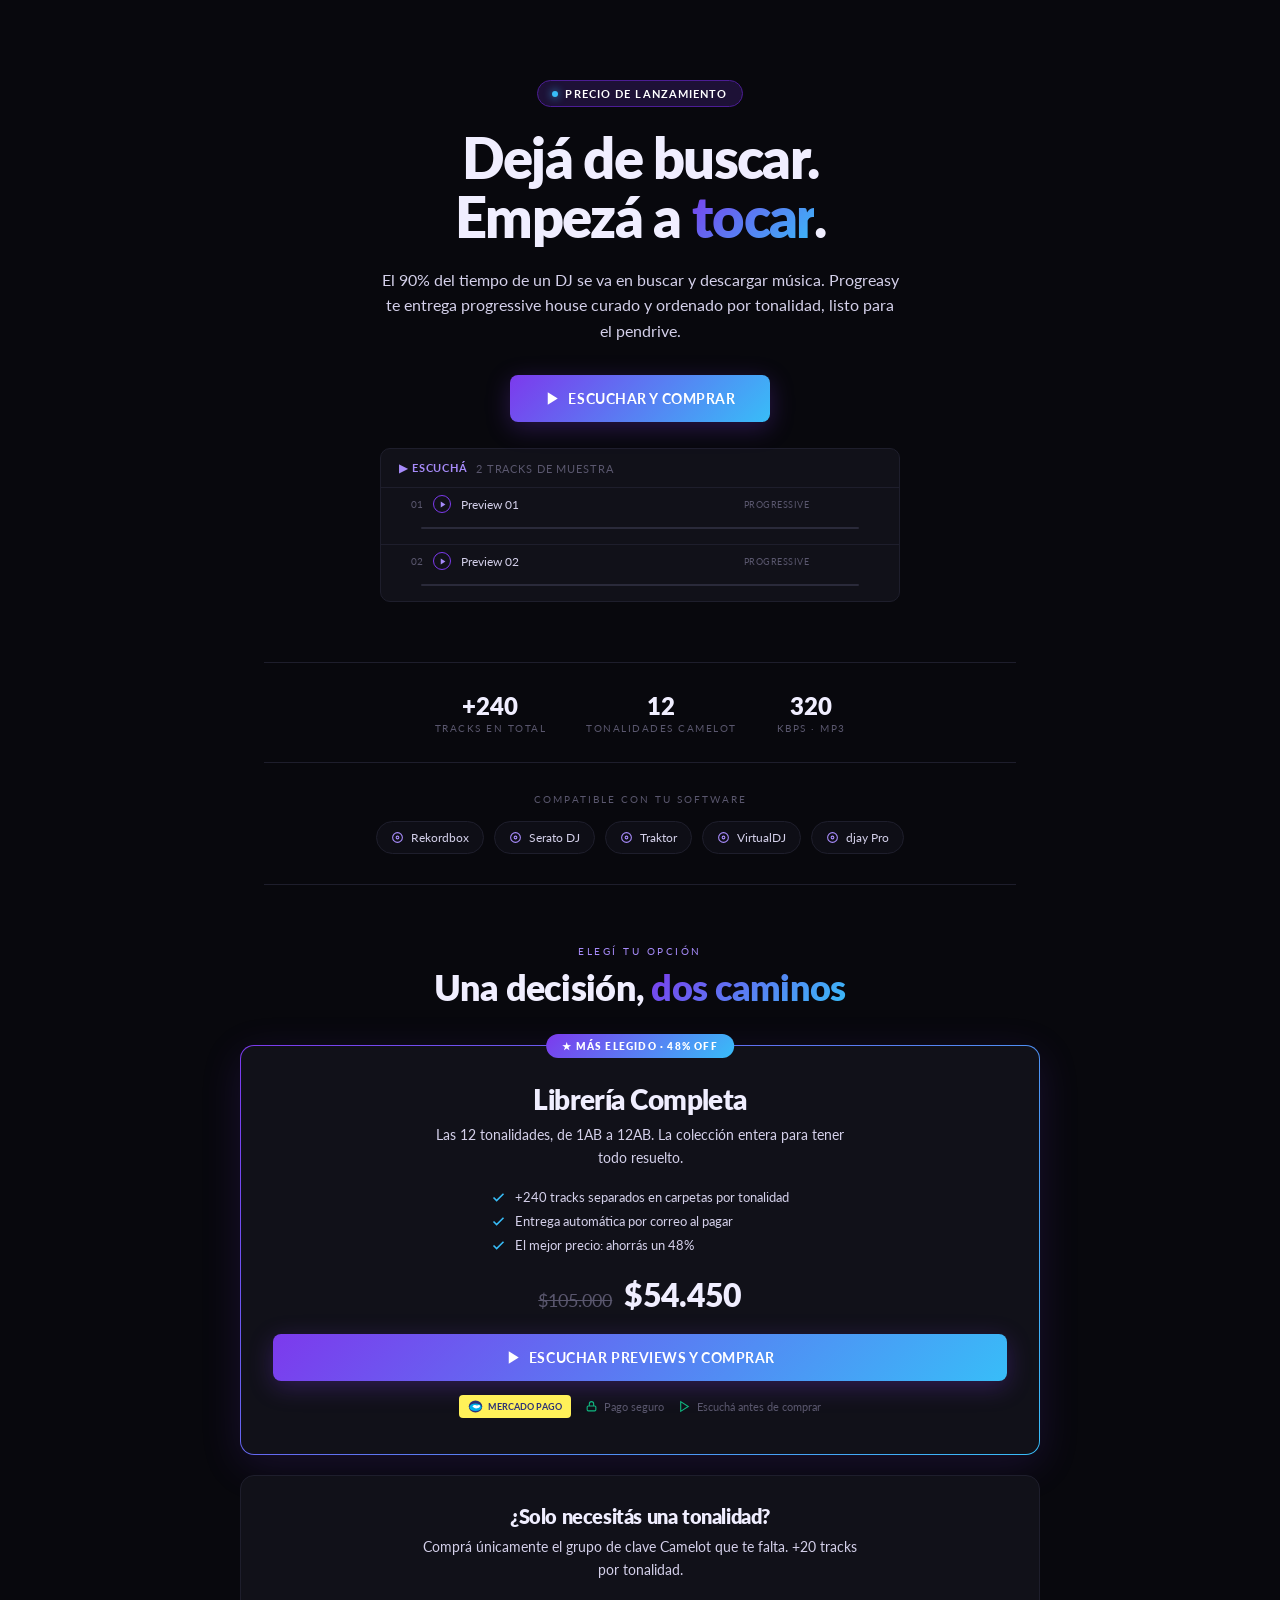
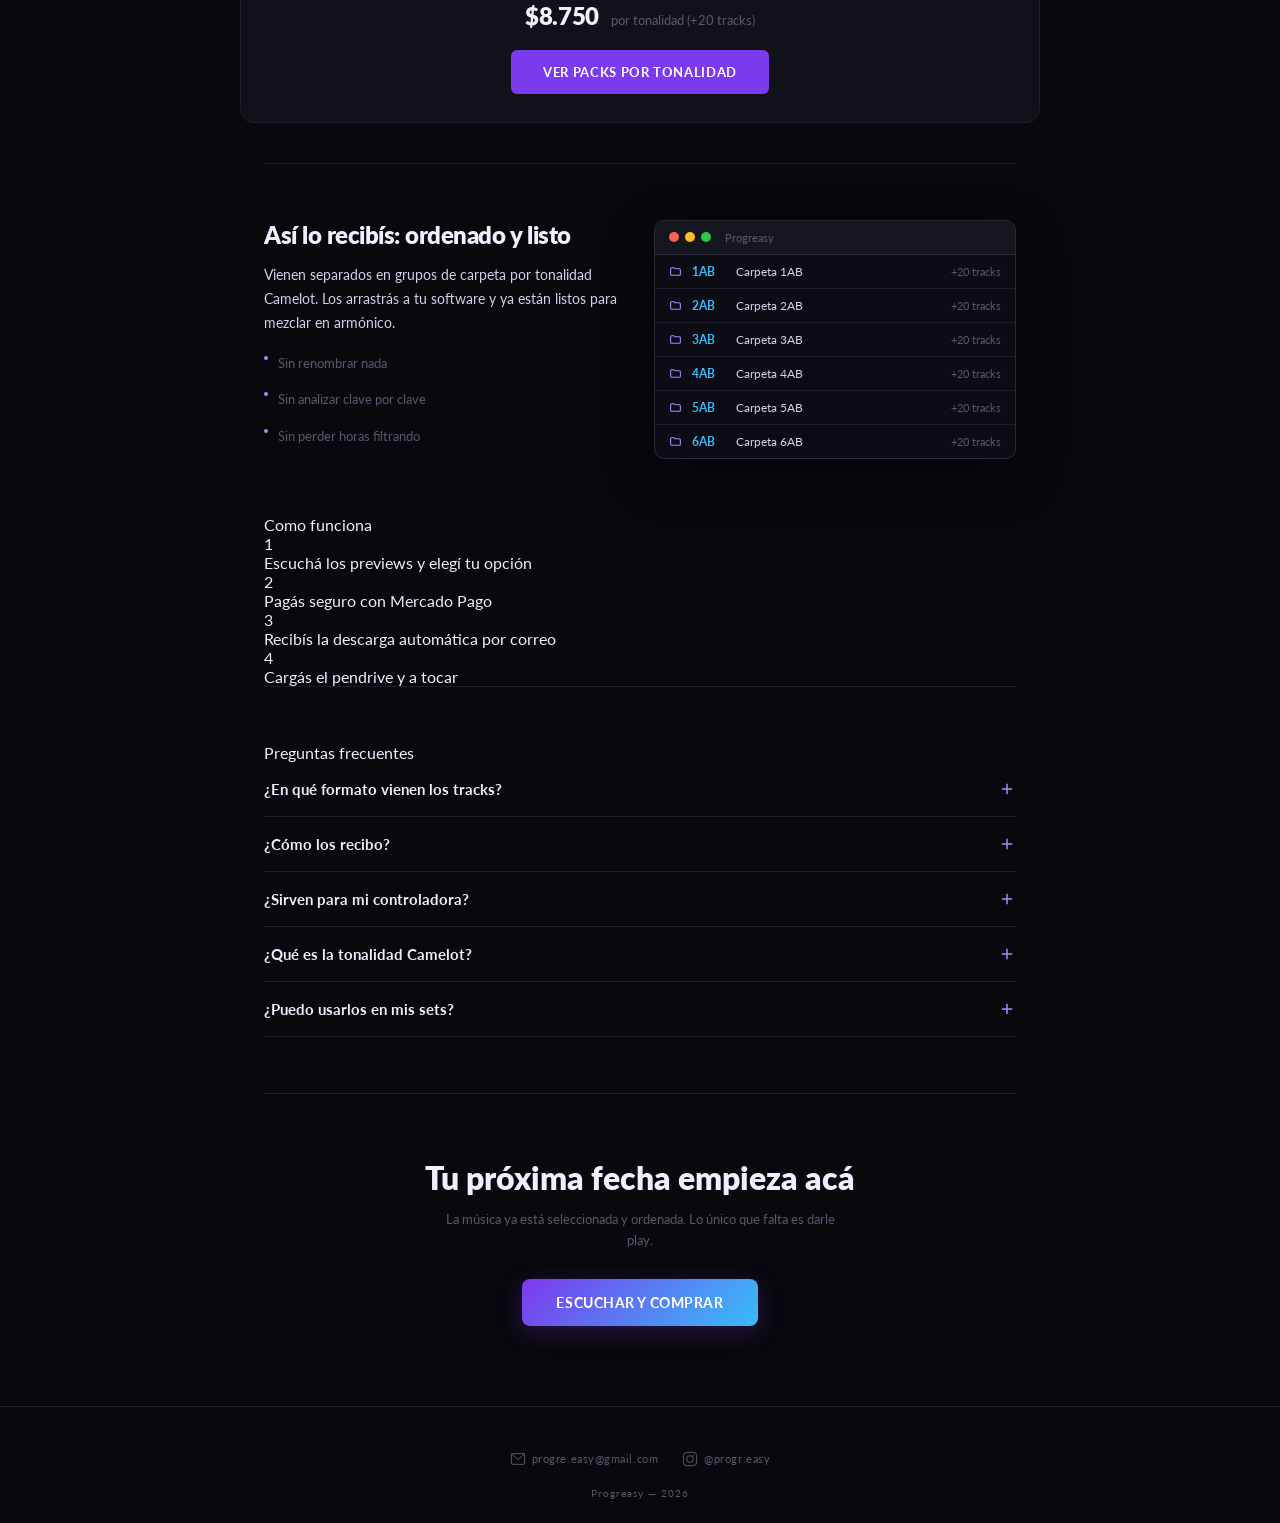
==== index.html @ 5d477d8e "Add files via upload" ====
<!DOCTYPE html>
<html lang="es">
<head>
<meta charset="UTF-8">
<meta name="viewport" content="width=device-width, initial-scale=1.0">
<title>Progreasy · Progressive House listo para tocar</title>
<meta name="description" content="Packs de progressive house curados y ordenados por tonalidad Camelot. Descargá, cargá el pendrive y tocá. Dejá de perder horas buscando música.">

<link rel="preconnect" href="https://fonts.googleapis.com">
<link rel="preconnect" href="https://fonts.gstatic.com" crossorigin>
<link rel="preconnect" href="https://w.soundcloud.com">
<link href="https://fonts.googleapis.com/css2?family=Lato:wght@300;400;700;900&display=swap" rel="stylesheet">
<link rel="stylesheet" href="styles.css">

<!-- Meta Pixel Code -->
<script>
!function(f,b,e,v,n,t,s)
{if(f.fbq)return;n=f.fbq=function(){n.callMethod?
n.callMethod.apply(n,arguments):n.queue.push(arguments)};
if(!f._fbq)f._fbq=n;n.push=n;n.loaded=!0;n.version='2.0';
n.queue=[];t=b.createElement(e);t.async=!0;
t.src=v;s=b.getElementsByTagName(e)[0];
s.parentNode.insertBefore(t,s)}(window, document,'script',
'https://connect.facebook.net/en_US/fbevents.js');
fbq('init', 'YOUR_PIXEL_ID');
fbq('track', 'PageView');
</script>
<noscript><img height="1" width="1" style="display:none"
src="https://www.facebook.com/tr?id=YOUR_PIXEL_ID&ev=PageView&noscript=1"/></noscript>
<!-- End Meta Pixel Code -->
</head>
<body>

<!-- STICKY BUY (mobile) -->
<div class="sticky-buy">
  <div class="sb-info">
    <div class="sb-label">Librería completa</div>
    <div class="sb-price">$54.450 <span class="sb-old">$105.000</span></div>
  </div>
  <a href="libreria.html" class="btn-primary" onclick="fbTrack('InitiateCheckout')">Escuchar y comprar</a>
</div>

<!-- HERO -->
<div class="inner">
  <div class="hero">
    <span class="badge-launch"><span class="dot"></span>Precio de lanzamiento</span>
    <h1>Dejá de buscar.<br>Empezá a <span class="grad">tocar</span>.</h1>
    <p class="hero-sub">El 90% del tiempo de un DJ se va en buscar y descargar música. Progreasy te entrega progressive house curado y ordenado por tonalidad, listo para el pendrive.</p>
    <div class="hero-cta">
      <a href="#oferta" class="btn-primary">
        <svg viewBox="0 0 12 12" fill="currentColor"><polygon points="3,1 11,6 3,11"/></svg>
        Escuchar y comprar
      </a>
    </div>
    <div class="hero-preview-card">
      <div class="hero-preview-head"><span class="lp">&#9654; Escuchá</span> 2 tracks de muestra</div>
      <div class="pack-tracks" id="hero-previews"></div>
    </div>
  </div>
</div>

<!-- TRUST -->
<div class="inner">
  <div class="trust-bar">
    <div class="trust-row">
      <div class="trust-item"><div class="trust-num">+240</div><div class="trust-label">Tracks en total</div></div>
      <div class="trust-item"><div class="trust-num">12</div><div class="trust-label">Tonalidades Camelot</div></div>
      <div class="trust-item"><div class="trust-num">320</div><div class="trust-label">kbps · MP3</div></div>
    </div>
  </div>
</div>

<!-- COMPATIBILIDAD -->
<div class="inner">
  <div class="compat">
    <div class="compat-title">Compatible con tu software</div>
    <div class="compat-row">
      <span class="compat-pill"><svg viewBox="0 0 24 24" fill="none" stroke="currentColor" stroke-width="2"><circle cx="12" cy="12" r="9"/><circle cx="12" cy="12" r="2.5"/></svg>Rekordbox</span>
      <span class="compat-pill"><svg viewBox="0 0 24 24" fill="none" stroke="currentColor" stroke-width="2"><circle cx="12" cy="12" r="9"/><circle cx="12" cy="12" r="2.5"/></svg>Serato DJ</span>
      <span class="compat-pill"><svg viewBox="0 0 24 24" fill="none" stroke="currentColor" stroke-width="2"><circle cx="12" cy="12" r="9"/><circle cx="12" cy="12" r="2.5"/></svg>Traktor</span>
      <span class="compat-pill"><svg viewBox="0 0 24 24" fill="none" stroke="currentColor" stroke-width="2"><circle cx="12" cy="12" r="9"/><circle cx="12" cy="12" r="2.5"/></svg>VirtualDJ</span>
      <span class="compat-pill"><svg viewBox="0 0 24 24" fill="none" stroke="currentColor" stroke-width="2"><circle cx="12" cy="12" r="9"/><circle cx="12" cy="12" r="2.5"/></svg>djay Pro</span>
    </div>
  </div>
</div>

<!-- OFERTA -->
<div class="inner offer" id="oferta">
  <div class="section-kicker">Elegí tu opción</div>
  <h2 class="section-title">Una decisión, <span class="grad">dos caminos</span></h2>

  <!-- Librería completa (recomendada) -->
  <div class="offer-card featured">
    <span class="offer-tag">★ Más elegido · 48% OFF</span>
    <h3>Librería Completa</h3>
    <p class="lead">Las 12 tonalidades, de 1AB a 12AB. La colección entera para tener todo resuelto.</p>
    <ul class="offer-feats">
      <li><svg viewBox="0 0 24 24" fill="none" stroke="currentColor" stroke-width="2.5"><path d="M20 6L9 17l-5-5"/></svg>+240 tracks separados en carpetas por tonalidad</li>
      <li><svg viewBox="0 0 24 24" fill="none" stroke="currentColor" stroke-width="2.5"><path d="M20 6L9 17l-5-5"/></svg>Entrega automática por correo al pagar</li>
      <li><svg viewBox="0 0 24 24" fill="none" stroke="currentColor" stroke-width="2.5"><path d="M20 6L9 17l-5-5"/></svg>El mejor precio: ahorrás un 48%</li>
    </ul>
    <div class="offer-price">
      <span class="price-old">$105.000</span>
      <span class="price-new">$54.450</span>
    </div>
    <a href="libreria.html" class="btn-primary btn-block" onclick="fbTrack('InitiateCheckout')">
      <svg viewBox="0 0 12 12" fill="currentColor"><polygon points="3,1 11,6 3,11"/></svg>
      Escuchar previews y comprar
    </a>
    <div class="secure-row">
      <span class="mp-pill">
        <svg viewBox="0 0 40 40" fill="none"><ellipse cx="20" cy="20" rx="18" ry="16" fill="#2d3277"/><ellipse cx="20" cy="22" rx="16" ry="10" fill="#00b1ea"/><path d="M12 20c2-3 4-4 7-4 2 0 3 1 5 1 2 0 4-1 5-1 2 0 3 1 3 3s-2 4-5 5c-2 1-4 1-5 1-2 0-4-1-6-2-2-1-4-2-4-3z" fill="white"/></svg>
        <span>Mercado Pago</span>
      </span>
      <span class="secure-item"><svg viewBox="0 0 24 24" fill="none" stroke="currentColor" stroke-width="2"><rect x="4" y="11" width="16" height="9" rx="2"/><path d="M8 11V7a4 4 0 0 1 8 0v4"/></svg>Pago seguro</span>
      <span class="secure-item"><svg viewBox="0 0 24 24" fill="none" stroke="currentColor" stroke-width="2"><polygon points="5,3 19,12 5,21"/></svg>Escuchá antes de comprar</span>
    </div>
  </div>

  <!-- Por tonalidad (secundaria) -->
  <div class="offer-card secondary">
    <h3>¿Solo necesitás una tonalidad?</h3>
    <p class="lead">Comprá únicamente el grupo de clave Camelot que te falta. +20 tracks por tonalidad.</p>
    <div class="offer-price">
      <span class="price-new" style="font-size:24px;">$8.750</span>
      <span style="font-size:13px;color:var(--muted);">por tonalidad (+20 tracks)</span>
    </div>
    <a href="tonalidades.html" class="cta" onclick="fbTrack('ViewContent')">Ver packs por tonalidad</a>
  </div>
</div>

<!-- MOSTRAR PRODUCTO -->
<div class="inner">
  <div class="product-show">
    <div class="show-grid">
      <div class="show-text">
        <h3>Así lo recibís: ordenado y listo</h3>
        <p>Vienen separados en grupos de carpeta por tonalidad Camelot. Los arrastrás a tu software y ya están listos para mezclar en armónico.</p>
        <div class="hero-hook">
          <div class="hook-line"><div class="hook-dot"></div>Sin renombrar nada</div>
          <div class="hook-line"><div class="hook-dot"></div>Sin analizar clave por clave</div>
          <div class="hook-line"><div class="hook-dot"></div>Sin perder horas filtrando</div>
        </div>
      </div>
      <div class="file-mock">
        <div class="file-mock-bar"><span class="d r"></span><span class="d y"></span><span class="d g"></span><span class="ttl">Progreasy</span></div>
        <div class="file-row"><svg viewBox="0 0 24 24" fill="none" stroke="currentColor" stroke-width="2"><path d="M3 7a2 2 0 0 1 2-2h4l2 2h8a2 2 0 0 1 2 2v8a2 2 0 0 1-2 2H5a2 2 0 0 1-2-2z"/></svg><span class="fkey">1AB</span><span class="fname">Carpeta 1AB</span><span class="fbpm">+20 tracks</span></div>
        <div class="file-row"><svg viewBox="0 0 24 24" fill="none" stroke="currentColor" stroke-width="2"><path d="M3 7a2 2 0 0 1 2-2h4l2 2h8a2 2 0 0 1 2 2v8a2 2 0 0 1-2 2H5a2 2 0 0 1-2-2z"/></svg><span class="fkey">2AB</span><span class="fname">Carpeta 2AB</span><span class="fbpm">+20 tracks</span></div>
        <div class="file-row"><svg viewBox="0 0 24 24" fill="none" stroke="currentColor" stroke-width="2"><path d="M3 7a2 2 0 0 1 2-2h4l2 2h8a2 2 0 0 1 2 2v8a2 2 0 0 1-2 2H5a2 2 0 0 1-2-2z"/></svg><span class="fkey">3AB</span><span class="fname">Carpeta 3AB</span><span class="fbpm">+20 tracks</span></div>
        <div class="file-row"><svg viewBox="0 0 24 24" fill="none" stroke="currentColor" stroke-width="2"><path d="M3 7a2 2 0 0 1 2-2h4l2 2h8a2 2 0 0 1 2 2v8a2 2 0 0 1-2 2H5a2 2 0 0 1-2-2z"/></svg><span class="fkey">4AB</span><span class="fname">Carpeta 4AB</span><span class="fbpm">+20 tracks</span></div>
        <div class="file-row"><svg viewBox="0 0 24 24" fill="none" stroke="currentColor" stroke-width="2"><path d="M3 7a2 2 0 0 1 2-2h4l2 2h8a2 2 0 0 1 2 2v8a2 2 0 0 1-2 2H5a2 2 0 0 1-2-2z"/></svg><span class="fkey">5AB</span><span class="fname">Carpeta 5AB</span><span class="fbpm">+20 tracks</span></div>
        <div class="file-row"><svg viewBox="0 0 24 24" fill="none" stroke="currentColor" stroke-width="2"><path d="M3 7a2 2 0 0 1 2-2h4l2 2h8a2 2 0 0 1 2 2v8a2 2 0 0 1-2 2H5a2 2 0 0 1-2-2z"/></svg><span class="fkey">6AB</span><span class="fname">Carpeta 6AB</span><span class="fbpm">+20 tracks</span></div>
      </div>
    </div>
  </div>
</div>

<!-- COMO FUNCIONA -->
<div class="inner">
  <div class="how">
    <div class="how-title">Como funciona</div>
    <div class="how-steps">
      <div class="step"><div class="step-n">1</div><div class="step-text">Escuchá los previews y elegí tu opción</div></div>
      <div class="step"><div class="step-n">2</div><div class="step-text">Pagás seguro con Mercado Pago</div></div>
      <div class="step"><div class="step-n">3</div><div class="step-text">Recibís la descarga automática por correo</div></div>
      <div class="step"><div class="step-n">4</div><div class="step-text">Cargás el pendrive y a tocar</div></div>
    </div>
  </div>
</div>

<!-- FAQ -->
<div class="inner">
  <div class="faq">
    <div class="how-title">Preguntas frecuentes</div>
    <details class="faq-item"><summary>¿En qué formato vienen los tracks?<svg class="ic" viewBox="0 0 24 24" fill="none" stroke="currentColor" stroke-width="2"><path d="M12 5v14M5 12h14"/></svg></summary><div class="faq-a">MP3 a 320 kbps, la máxima calidad del formato. Compatibles con cualquier software o controladora.</div></details>
    <details class="faq-item"><summary>¿Cómo los recibo?<svg class="ic" viewBox="0 0 24 24" fill="none" stroke="currentColor" stroke-width="2"><path d="M12 5v14M5 12h14"/></svg></summary><div class="faq-a">Apenas se confirma el pago, recibís un correo con el link de descarga de forma automática. No hay que esperar nada manual.</div></details>
    <details class="faq-item"><summary>¿Sirven para mi controladora?<svg class="ic" viewBox="0 0 24 24" fill="none" stroke="currentColor" stroke-width="2"><path d="M12 5v14M5 12h14"/></svg></summary><div class="faq-a">Sí. Son archivos MP3 estándar que funcionan en Rekordbox, Serato, Traktor, VirtualDJ, djay y cualquier reproductor o CDJ.</div></details>
    <details class="faq-item"><summary>¿Qué es la tonalidad Camelot?<svg class="ic" viewBox="0 0 24 24" fill="none" stroke="currentColor" stroke-width="2"><path d="M12 5v14M5 12h14"/></svg></summary><div class="faq-a">Es el sistema que usan los DJs para mezclar en armónico. Los tracks están separados en carpetas por tonalidad para que combines temas que suenan bien juntos sin esfuerzo.</div></details>
    <details class="faq-item"><summary>¿Puedo usarlos en mis sets?<svg class="ic" viewBox="0 0 24 24" fill="none" stroke="currentColor" stroke-width="2"><path d="M12 5v14M5 12h14"/></svg></summary><div class="faq-a">Sí, son para que los toques en tus sets y eventos. La selección está pensada para pista de progressive house.</div></details>
  </div>
</div>

<!-- BOTTOM CTA -->
<div class="inner">
  <div class="bottom-cta">
    <h2>Tu próxima fecha empieza acá</h2>
    <p>La música ya está seleccionada y ordenada. Lo único que falta es darle play.</p>
    <a href="libreria.html" class="btn-primary" onclick="fbTrack('InitiateCheckout')">Escuchar y comprar</a>
  </div>
</div>

<footer>
  <div class="inner">
    <div class="contact-bar">
      <a href="mailto:progre.easy@gmail.com" class="contact-link">
        <svg viewBox="0 0 24 24" fill="none" stroke="currentColor" stroke-width="1.5"><rect x="2" y="4" width="20" height="16" rx="2"/><path d="M22 4L12 13 2 4"/></svg>
        progre.easy@gmail.com
      </a>
      <a href="https://www.instagram.com/progr.easy/" target="_blank" class="contact-link">
        <svg viewBox="0 0 24 24" fill="none" stroke="currentColor" stroke-width="1.5"><rect x="2" y="2" width="20" height="20" rx="5"/><circle cx="12" cy="12" r="5"/><circle cx="17.5" cy="6.5" r="1" fill="currentColor" stroke="none"/></svg>
        @progr.easy
      </a>
    </div>
    <p>Progreasy &mdash; 2026</p>
  </div>
</footer>

<script src="https://w.soundcloud.com/player/api.js"></script>
<script src="player.js"></script>
<script>
function fbTrack(ev){ try { if (window.fbq) fbq('track', ev); } catch(e){} }

// Previews reproducibles en el hero
const HERO_PREVIEWS = [
  { name: "Preview 01", sc: "https://soundcloud.com/progreasy/5a-alexis-ludd-vivid-dreams" },
  { name: "Preview 02", sc: "https://soundcloud.com/progreasy/9a-chris-cargo-chemical-dreams" },
];
const hp = document.getElementById('hero-previews');
HERO_PREVIEWS.forEach((t, i) => hp.appendChild(createTrack(t, i + 1, 'hero-' + i)));
</script>
</body>
</html>
---- styles.css ----
*, *::before, *::after { box-sizing: border-box; margin: 0; padding: 0; }

:root {
  --bg: #08080d;
  --bg2: #0e0e16;
  --bg3: #16161f;
  --bg-card: #111119;
  --violet: #7c3aed;
  --violet-light: #a78bfa;
  --violet-dim: #4c1d95;
  --violet-glow: rgba(124, 58, 237, 0.08);
  --green: #10b981;
  --green-hover: #059669;
  --white: #f0eeff;
  --white2: #d4d0ea;
  --muted: #5a576e;
  --border: #1e1e2c;
  --border2: #2a2a3a;
}

body {
  background: var(--bg);
  color: var(--white);
  font-family: 'Lato', sans-serif;
  font-weight: 400;
  min-height: 100vh;
  -webkit-font-smoothing: antialiased;
}

.inner { max-width: 800px; margin: 0 auto; padding: 0 24px; }

a { color: inherit; }

/* ---- TOP NAV (paginas internas) ---- */
.topnav {
  display: flex;
  align-items: center;
  justify-content: space-between;
  padding: 22px 0;
  border-bottom: 1px solid var(--border);
}

.back-link {
  display: inline-flex;
  align-items: center;
  gap: 7px;
  color: var(--muted);
  text-decoration: none;
  font-size: 12px;
  letter-spacing: 0.05em;
  transition: color 0.15s;
}

.back-link:hover { color: var(--violet-light); }
.back-link svg { width: 14px; height: 14px; }

.brand {
  font-weight: 800;
  font-size: 18px;
  letter-spacing: -0.02em;
  color: var(--white);
  text-decoration: none;
}

.brand em { font-style: normal; color: var(--violet-light); }

/* ---- HERO ---- */
.hero {
  padding: 80px 0 60px;
  border-bottom: 1px solid var(--border);
  text-align: center;
}

.hero h1 {
  font-weight: 800;
  font-size: clamp(32px, 6vw, 56px);
  letter-spacing: -0.03em;
  color: var(--white);
  line-height: 1.05;
  margin-bottom: 20px;
}

.hero h1 em { font-style: normal; color: var(--violet-light); }

.hero-sub {
  font-size: 16px;
  color: var(--white2);
  line-height: 1.6;
  max-width: 520px;
  margin: 0 auto 32px;
}

.hero-hook {
  font-size: 12px;
  color: var(--muted);
  line-height: 2.2;
  text-align: left;
  max-width: 520px;
  margin: 0 auto;
}

.hero-hook .hook-line { display: flex; align-items: flex-start; gap: 10px; }

.hook-dot {
  width: 4px; height: 4px; min-width: 4px;
  border-radius: 50%;
  background: var(--violet-light);
  margin-top: 7px;
}

/* ---- CONTACT ---- */
.contact-bar {
  display: flex;
  justify-content: center;
  align-items: center;
  gap: 24px;
  padding: 20px 0;
}

.contact-link {
  display: flex;
  align-items: center;
  gap: 6px;
  color: var(--muted);
  text-decoration: none;
  font-size: 11px;
  letter-spacing: 0.05em;
  transition: color 0.15s;
}

.contact-link:hover { color: var(--violet-light); }
.contact-link svg { width: 16px; height: 16px; flex-shrink: 0; }

/* ---- TRUST BAR ---- */
.trust-bar { border-bottom: 1px solid var(--border); padding: 28px 0; }
.trust-row { display: flex; justify-content: center; gap: 40px; flex-wrap: wrap; }
.trust-item { text-align: center; }
.trust-num { font-weight: 800; font-size: 24px; color: var(--white); }
.trust-label { font-size: 10px; letter-spacing: 0.15em; text-transform: uppercase; color: var(--muted); margin-top: 2px; }

/* ---- PROMO CARDS (pagina 1) ---- */
.promos { padding: 56px 0 20px; }

.promo-section-title {
  font-size: 10px;
  letter-spacing: 0.25em;
  text-transform: uppercase;
  color: var(--muted);
  text-align: center;
  margin-bottom: 8px;
}

.promo {
  position: relative;
  margin-top: 24px;
  background: var(--bg-card);
  border: 1px solid var(--border);
  border-radius: 12px;
  padding: 36px 32px;
  text-align: center;
  overflow: hidden;
}

.promo.featured { border-color: var(--violet-dim); background: linear-gradient(180deg, rgba(124,58,237,0.06), var(--bg-card)); }

.promo-badge {
  display: inline-block;
  font-size: 10px;
  font-weight: 700;
  letter-spacing: 0.12em;
  text-transform: uppercase;
  color: #fff;
  background: var(--violet);
  padding: 5px 12px;
  border-radius: 20px;
  margin-bottom: 16px;
}

.promo h3 {
  font-weight: 800;
  font-size: clamp(22px, 4vw, 30px);
  letter-spacing: -0.02em;
  color: var(--white);
  margin-bottom: 12px;
}

.promo p {
  font-size: 14px;
  color: var(--white2);
  line-height: 1.6;
  max-width: 460px;
  margin: 0 auto 24px;
}

.promo-price {
  display: flex;
  align-items: baseline;
  justify-content: center;
  gap: 12px;
  margin-bottom: 24px;
}

.price-old {
  text-decoration: line-through;
  color: var(--muted);
  font-size: 18px;
}

.price-new {
  font-weight: 800;
  font-size: 32px;
  color: var(--white);
  letter-spacing: -0.02em;
}

.price-tag {
  font-weight: 800;
  font-size: 28px;
  color: var(--white);
  letter-spacing: -0.02em;
  margin-bottom: 24px;
}

.cta {
  display: inline-flex;
  align-items: center;
  gap: 8px;
  font-size: 13px;
  font-weight: 700;
  letter-spacing: 0.05em;
  text-transform: uppercase;
  color: #fff;
  background: var(--violet);
  border: none;
  border-radius: 6px;
  padding: 14px 32px;
  cursor: pointer;
  text-decoration: none;
  transition: background 0.15s, transform 0.1s;
}

.cta:hover { background: #6d28d9; }
.cta:active { transform: scale(0.98); }
.cta svg { width: 14px; height: 14px; }

.cta.buy { background: var(--green); }
.cta.buy:hover { background: var(--green-hover); }

/* ---- PAGE HEAD (paginas 2 y 3) ---- */
.page-head { padding: 48px 0 8px; text-align: center; }

.page-head h1 {
  font-weight: 800;
  font-size: clamp(26px, 5vw, 40px);
  letter-spacing: -0.02em;
  color: var(--white);
  line-height: 1.1;
  margin-bottom: 14px;
}

.page-head h1 em { font-style: normal; color: var(--violet-light); }

.page-head p {
  font-size: 14px;
  color: var(--white2);
  line-height: 1.6;
  max-width: 480px;
  margin: 0 auto;
}

/* ---- PACK / GROUP CARD ---- */
.packs { padding: 32px 0 40px; }

.pack {
  margin-top: 24px;
  background: var(--bg-card);
  border: 1px solid var(--border);
  border-radius: 8px;
  overflow: hidden;
}

.pack-header {
  display: flex;
  align-items: center;
  justify-content: space-between;
  padding: 16px 20px;
  border-bottom: 1px solid var(--border);
}

.pack-left { display: flex; align-items: center; gap: 12px; }
.pack-label { font-weight: 700; font-size: 16px; color: var(--white); }

.pack-count {
  font-size: 10px;
  color: var(--muted);
  letter-spacing: 0.08em;
  background: var(--bg3);
  padding: 3px 8px;
  border-radius: 3px;
}

.pack-right { display: flex; align-items: center; gap: 12px; }
.pack-price { font-size: 13px; color: var(--white2); font-weight: 700; }

.buy-btn {
  font-size: 11px;
  font-weight: 700;
  letter-spacing: 0.08em;
  text-transform: uppercase;
  color: #fff;
  background: var(--green);
  border: none;
  border-radius: 4px;
  padding: 8px 18px;
  cursor: pointer;
  white-space: nowrap;
  transition: background 0.15s, transform 0.1s;
}

.buy-btn:hover { background: var(--green-hover); }
.buy-btn:active { transform: scale(0.97); }

/* ---- TRACKS ---- */
.pack-tracks { padding: 0; }

.track { border-bottom: 1px solid var(--border); padding: 0 20px; transition: background 0.15s; }
.track:last-child { border-bottom: none; }
.track.has-audio { cursor: pointer; }
.track.has-audio:hover { background: var(--violet-glow); }
.track.playing { background: var(--violet-glow); }
.track.locked { opacity: 0.45; }

.track-row { display: flex; align-items: center; gap: 10px; height: 32px; }

.track-num {
  font-size: 10px;
  color: var(--muted);
  width: 22px;
  text-align: right;
  flex-shrink: 0;
}

.play-btn {
  width: 18px; height: 18px;
  border-radius: 50%;
  border: 1px solid var(--violet);
  background: transparent;
  color: var(--violet-light);
  cursor: pointer;
  display: flex; align-items: center; justify-content: center;
  flex-shrink: 0;
  transition: background 0.15s, color 0.15s;
  padding: 0;
}

.play-btn:hover, .track.playing .play-btn { background: var(--violet); color: var(--white); }
.play-btn svg { width: 7px; height: 7px; }

.track-name { font-size: 12px; color: var(--white2); flex: 1; }

.track-genre {
  font-size: 9px;
  color: var(--muted);
  letter-spacing: 0.05em;
  text-transform: uppercase;
  flex-shrink: 0;
}

.track-status {
  font-size: 9px;
  color: var(--muted);
  flex-shrink: 0;
  min-width: 60px;
  text-align: right;
}

.track.playing .track-status { color: var(--violet-light); }

.lock-btn {
  width: 18px; height: 18px;
  border-radius: 50%;
  border: 1px solid var(--border2);
  background: transparent;
  display: flex; align-items: center; justify-content: center;
  flex-shrink: 0;
}

.lock-btn svg { width: 8px; height: 8px; color: var(--muted); }

.more-row {
  text-align: center;
  padding: 14px;
  color: var(--violet-light);
  font-size: 12px;
  font-weight: 700;
  letter-spacing: 0.05em;
  background: var(--bg2);
}

/* ---- PROGRESS BAR ---- */
.progress-row { padding: 0 20px 8px; }

.progress-wrap {
  width: 100%; height: 16px;
  background: transparent;
  cursor: pointer;
  position: relative;
  display: flex;
  align-items: center;
}

.progress-track {
  width: 100%; height: 2px;
  background: var(--border2);
  border-radius: 2px;
  position: relative;
  overflow: visible;
}

.progress-bar {
  height: 100%; width: 0%;
  background: var(--violet-light);
  border-radius: 2px;
  pointer-events: none;
  position: relative;
}

.progress-thumb {
  position: absolute;
  right: -5px; top: 50%;
  transform: translateY(-50%);
  width: 10px; height: 10px;
  border-radius: 50%;
  background: var(--violet-light);
  opacity: 0;
  transition: opacity 0.15s;
  pointer-events: none;
}

.progress-wrap:hover .progress-thumb,
.progress-wrap.dragging .progress-thumb { opacity: 1; }
.progress-wrap:hover .progress-track,
.progress-wrap.dragging .progress-track { height: 3px; }

.sc-iframe {
  position: absolute;
  width: 1px; height: 1px;
  opacity: 0;
  pointer-events: none;
  top: -9999px;
}

/* ---- BUY BLOCK (paginas 2 y 3) ---- */
.buy-block {
  margin-top: 40px;
  background: linear-gradient(180deg, rgba(124,58,237,0.08), var(--bg-card));
  border: 1px solid var(--violet-dim);
  border-radius: 12px;
  padding: 32px;
  text-align: center;
}

.buy-block h3 {
  font-weight: 800;
  font-size: 22px;
  color: var(--white);
  margin-bottom: 8px;
}

.buy-block p { font-size: 13px; color: var(--muted); margin-bottom: 20px; }

/* ---- BOTTOM CTA ---- */
.bottom-cta { text-align: center; padding: 64px 0 80px; border-top: 1px solid var(--border); }
.bottom-cta h2 { font-weight: 800; font-size: clamp(20px, 4vw, 32px); color: var(--white); margin-bottom: 12px; }
.bottom-cta p { font-size: 13px; color: var(--muted); max-width: 400px; margin: 0 auto 28px; line-height: 1.6; }

/* ---- FOOTER ---- */
footer { border-top: 1px solid var(--border); padding: 24px 0; text-align: center; }
footer p { font-size: 10px; color: var(--muted); letter-spacing: 0.1em; }

/* ---- RESPONSIVE ---- */
@media (max-width: 640px) {
  .inner { padding: 0 16px; }
  .hero { padding: 44px 0 36px; }
  .hero-sub { font-size: 14px; }
  .hero-hook { font-size: 12px; line-height: 1.6; }
  .hero-hook .hook-line { margin-bottom: 10px; }
  .contact-bar { flex-direction: column; gap: 12px; }
  .contact-link { font-size: 12px; }
  .trust-row { gap: 20px; }
  .trust-num { font-size: 20px; }
  .promo { padding: 28px 20px; }
  .pack-header { flex-direction: column; gap: 12px; align-items: flex-start; }
  .pack-right { width: 100%; justify-content: space-between; }
  .track-genre { display: none; }
  .track-row { gap: 8px; }
  .track-name { font-size: 11px; }
  .track-num { width: 18px; }
  .buy-block { padding: 24px 18px; }
}

/* ============================================================
   CRO LANDING — componentes nuevos
   ============================================================ */

:root {
  --blue: #38bdf8;
  --grad: linear-gradient(135deg, #7c3aed 0%, #38bdf8 100%);
  --grad-soft: linear-gradient(135deg, rgba(124,58,237,0.14), rgba(56,189,248,0.10));
}

/* Badge de lanzamiento / urgencia */
.badge-launch {
  display: inline-flex;
  align-items: center;
  gap: 7px;
  font-size: 11px;
  font-weight: 700;
  letter-spacing: 0.1em;
  text-transform: uppercase;
  color: #fff;
  background: rgba(124,58,237,0.18);
  border: 1px solid var(--violet-dim);
  padding: 6px 14px;
  border-radius: 30px;
  margin-bottom: 22px;
}
.badge-launch .dot {
  width: 6px; height: 6px; border-radius: 50%;
  background: var(--blue);
  box-shadow: 0 0 8px var(--blue);
  animation: pulse 1.6s infinite;
}
@keyframes pulse { 0%,100%{opacity:1;} 50%{opacity:.35;} }

/* Botones primarios con gradiente */
.btn-primary {
  display: inline-flex;
  align-items: center;
  justify-content: center;
  gap: 9px;
  font-family: 'Lato', sans-serif;
  font-size: 14px;
  font-weight: 700;
  letter-spacing: 0.04em;
  text-transform: uppercase;
  color: #fff;
  background: var(--grad);
  border: none;
  border-radius: 8px;
  padding: 15px 34px;
  cursor: pointer;
  text-decoration: none;
  transition: transform 0.12s, box-shadow 0.2s, filter 0.15s;
  box-shadow: 0 6px 24px rgba(124,58,237,0.28);
}
.btn-primary:hover { transform: translateY(-1px); filter: brightness(1.06); box-shadow: 0 10px 30px rgba(56,189,248,0.3); }
.btn-primary:active { transform: scale(0.98); }
.btn-primary svg { width: 15px; height: 15px; }
.btn-block { display: flex; width: 100%; }

/* Hero rework */
.hero h1 .grad {
  background: var(--grad);
  -webkit-background-clip: text; background-clip: text;
  -webkit-text-fill-color: transparent;
}
.hero-cta { margin: 4px 0 26px; }

/* Preview card en hero */
.hero-preview-card {
  max-width: 520px;
  margin: 0 auto;
  background: var(--bg-card);
  border: 1px solid var(--border);
  border-radius: 10px;
  overflow: hidden;
  text-align: left;
}
.hero-preview-head {
  display: flex; align-items: center; gap: 8px;
  padding: 12px 18px;
  border-bottom: 1px solid var(--border);
  font-size: 11px; letter-spacing: 0.08em; text-transform: uppercase; color: var(--muted);
}
.hero-preview-head .lp { color: var(--violet-light); font-weight: 700; }

/* Ecualizador animado (cuando suena) */
.eq { display: none; align-items: flex-end; gap: 2px; height: 12px; margin-left: 4px; flex-shrink: 0; }
.track.playing .eq { display: inline-flex; }
.eq i { width: 2px; background: var(--violet-light); border-radius: 1px; animation: eqbar 0.9s ease-in-out infinite; }
.eq i:nth-child(1){ animation-delay: 0s; } .eq i:nth-child(2){ animation-delay: .2s; } .eq i:nth-child(3){ animation-delay: .4s; } .eq i:nth-child(4){ animation-delay: .15s; }
@keyframes eqbar { 0%,100%{ height: 3px; } 50%{ height: 12px; } }

/* Compatibilidad */
.compat { padding: 30px 0; border-bottom: 1px solid var(--border); text-align: center; }
.compat-title { font-size: 10px; letter-spacing: 0.2em; text-transform: uppercase; color: var(--muted); margin-bottom: 16px; }
.compat-row { display: flex; flex-wrap: wrap; justify-content: center; gap: 10px; }
.compat-pill {
  display: inline-flex; align-items: center; gap: 7px;
  font-size: 12px; color: var(--white2);
  background: var(--bg2); border: 1px solid var(--border);
  padding: 8px 14px; border-radius: 30px;
}
.compat-pill svg { width: 13px; height: 13px; color: var(--violet-light); }

/* OFERTA */
.offer { padding: 60px 0 20px; }
.section-kicker { font-size: 10px; letter-spacing: 0.25em; text-transform: uppercase; color: var(--violet-light); text-align: center; margin-bottom: 8px; }
.section-title { font-weight: 800; font-size: clamp(24px, 4.5vw, 36px); letter-spacing: -0.02em; color: var(--white); text-align: center; margin-bottom: 36px; }
.section-title em { font-style: normal; }
.section-title .grad { background: var(--grad); -webkit-background-clip: text; background-clip: text; -webkit-text-fill-color: transparent; }

.offer-card {
  position: relative;
  background: var(--bg-card);
  border: 1px solid var(--border);
  border-radius: 14px;
  padding: 36px 32px;
  text-align: center;
  margin-bottom: 20px;
}
.offer-card.featured {
  border: 1.5px solid transparent;
  background:
    linear-gradient(var(--bg-card), var(--bg-card)) padding-box,
    var(--grad) border-box;
  box-shadow: 0 10px 40px rgba(124,58,237,0.15);
}
.offer-tag {
  position: absolute; top: -12px; left: 50%; transform: translateX(-50%);
  font-size: 10px; font-weight: 800; letter-spacing: 0.12em; text-transform: uppercase;
  color: #fff; background: var(--grad); padding: 6px 16px; border-radius: 20px;
  white-space: nowrap;
}
.offer-card h3 { font-weight: 800; font-size: clamp(22px, 4vw, 28px); letter-spacing: -0.02em; margin-bottom: 8px; }
.offer-card .lead { font-size: 14px; color: var(--white2); line-height: 1.6; max-width: 440px; margin: 0 auto 20px; }
.offer-feats { list-style: none; display: inline-flex; flex-direction: column; gap: 8px; text-align: left; margin: 0 auto 22px; }
.offer-feats li { display: flex; align-items: flex-start; gap: 9px; font-size: 13px; color: var(--white2); }
.offer-feats svg { width: 15px; height: 15px; color: var(--blue); flex-shrink: 0; margin-top: 1px; }
.offer-price { display: flex; align-items: baseline; justify-content: center; gap: 12px; margin-bottom: 20px; }
.offer-card.secondary { padding: 28px; }
.offer-card.secondary h3 { font-size: 20px; }

.secure-row { display: flex; align-items: center; justify-content: center; gap: 14px; margin-top: 14px; flex-wrap: wrap; }
.secure-item { display: inline-flex; align-items: center; gap: 6px; font-size: 11px; color: var(--muted); }
.secure-item svg { width: 13px; height: 13px; color: var(--green); }
.mp-pill { display: inline-flex; align-items: center; gap: 5px; background: #fff159; border-radius: 4px; padding: 4px 9px; }
.mp-pill svg { width: 15px; height: 15px; }
.mp-pill span { font-size: 9px; font-weight: 700; color: #2d3277; text-transform: uppercase; line-height: 1; }

/* MOSTRAR PRODUCTO */
.product-show { padding: 56px 0; border-top: 1px solid var(--border); }
.show-grid { display: grid; grid-template-columns: 1fr 1fr; gap: 28px; align-items: center; }
.show-text h3 { font-weight: 800; font-size: 24px; letter-spacing: -0.02em; margin-bottom: 14px; }
.show-text p { font-size: 14px; color: var(--white2); line-height: 1.7; margin-bottom: 14px; }
.show-text .hook-line { font-size: 13px; margin-bottom: 8px; }

.file-mock {
  background: #0c0c14; border: 1px solid var(--border2); border-radius: 10px; overflow: hidden;
  font-family: 'Lato', sans-serif;
  box-shadow: 0 16px 50px rgba(0,0,0,0.4);
}
.file-mock-bar { display: flex; align-items: center; gap: 6px; padding: 10px 14px; background: var(--bg3); border-bottom: 1px solid var(--border2); }
.file-mock-bar .d { width: 10px; height: 10px; border-radius: 50%; }
.file-mock-bar .d.r{background:#ff5f57;} .file-mock-bar .d.y{background:#febc2e;} .file-mock-bar .d.g{background:#28c840;}
.file-mock-bar .ttl { margin-left: 8px; font-size: 11px; color: var(--muted); }
.file-row { display: flex; align-items: center; gap: 10px; padding: 9px 14px; border-bottom: 1px solid var(--border); font-size: 12px; }
.file-row:last-child { border-bottom: none; }
.file-row svg { width: 13px; height: 13px; color: var(--violet-light); flex-shrink: 0; }
.file-row .fkey { color: var(--blue); font-weight: 700; min-width: 34px; }
.file-row .fname { color: var(--white2); flex: 1; }
.file-row .fbpm { color: var(--muted); font-size: 11px; }

/* TESTIMONIOS */
.testimonials { padding: 56px 0; border-top: 1px solid var(--border); }
.tgrid { display: grid; grid-template-columns: repeat(3, 1fr); gap: 16px; }
.tcard { background: var(--bg-card); border: 1px solid var(--border); border-radius: 10px; padding: 22px; }
.stars { display: flex; gap: 2px; margin-bottom: 12px; }
.stars svg { width: 14px; height: 14px; color: #fbbf24; }
.tcard p { font-size: 13px; color: var(--white2); line-height: 1.6; margin-bottom: 14px; }
.tcard-who { display: flex; align-items: center; gap: 10px; }
.tcard-av { width: 30px; height: 30px; border-radius: 50%; background: var(--grad); display: flex; align-items: center; justify-content: center; font-weight: 800; font-size: 12px; color: #fff; flex-shrink: 0; }
.tcard-name { font-size: 12px; font-weight: 700; color: var(--white); }
.tcard-role { font-size: 10px; color: var(--muted); text-transform: uppercase; letter-spacing: 0.08em; }

/* FAQ */
.faq { padding: 56px 0; border-top: 1px solid var(--border); }
.faq-item { border-bottom: 1px solid var(--border); }
.faq-item summary {
  list-style: none; cursor: pointer; padding: 18px 0;
  display: flex; align-items: center; justify-content: space-between; gap: 16px;
  font-size: 15px; font-weight: 700; color: var(--white);
}
.faq-item summary::-webkit-details-marker { display: none; }
.faq-item summary .ic { width: 18px; height: 18px; flex-shrink: 0; color: var(--violet-light); transition: transform 0.2s; }
.faq-item[open] summary .ic { transform: rotate(45deg); }
.faq-item .faq-a { font-size: 13px; color: var(--white2); line-height: 1.7; padding: 0 0 18px; max-width: 640px; }

/* STICKY BUY (mobile) */
.sticky-buy {
  display: none;
  position: fixed; bottom: 0; left: 0; right: 0; z-index: 50;
  background: rgba(10,10,15,0.95);
  backdrop-filter: blur(10px);
  border-top: 1px solid var(--border2);
  padding: 10px 16px;
  align-items: center; justify-content: space-between; gap: 12px;
}
.sticky-buy .sb-info { line-height: 1.1; }
.sticky-buy .sb-label { font-size: 10px; color: var(--muted); text-transform: uppercase; letter-spacing: 0.06em; }
.sticky-buy .sb-price { font-size: 16px; font-weight: 800; color: var(--white); }
.sticky-buy .sb-old { font-size: 11px; color: var(--muted); text-decoration: line-through; margin-left: 5px; }
.sticky-buy .btn-primary { padding: 12px 22px; font-size: 12px; box-shadow: none; }

@media (max-width: 640px) {
  .show-grid { grid-template-columns: 1fr; gap: 20px; }
  .tgrid { grid-template-columns: 1fr; }
  .sticky-buy { display: flex; }
  body { padding-bottom: 68px; }
}
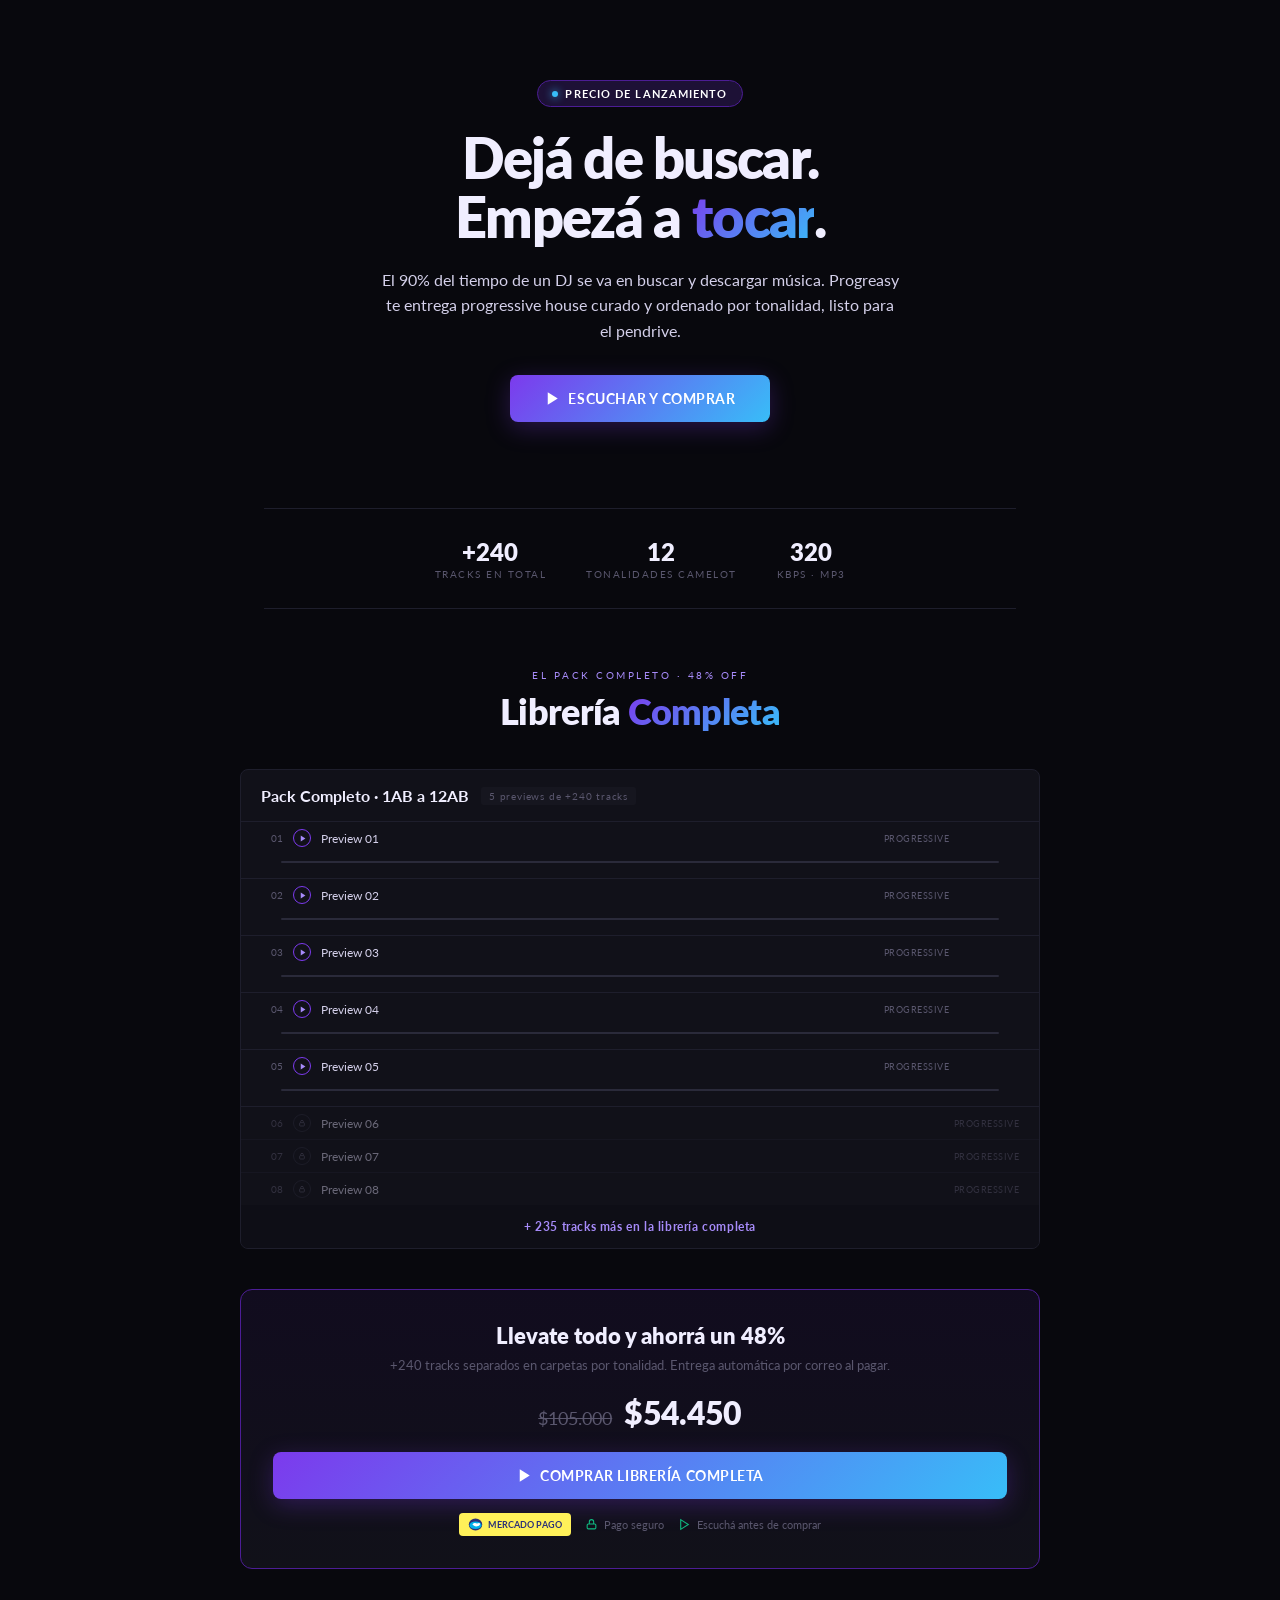
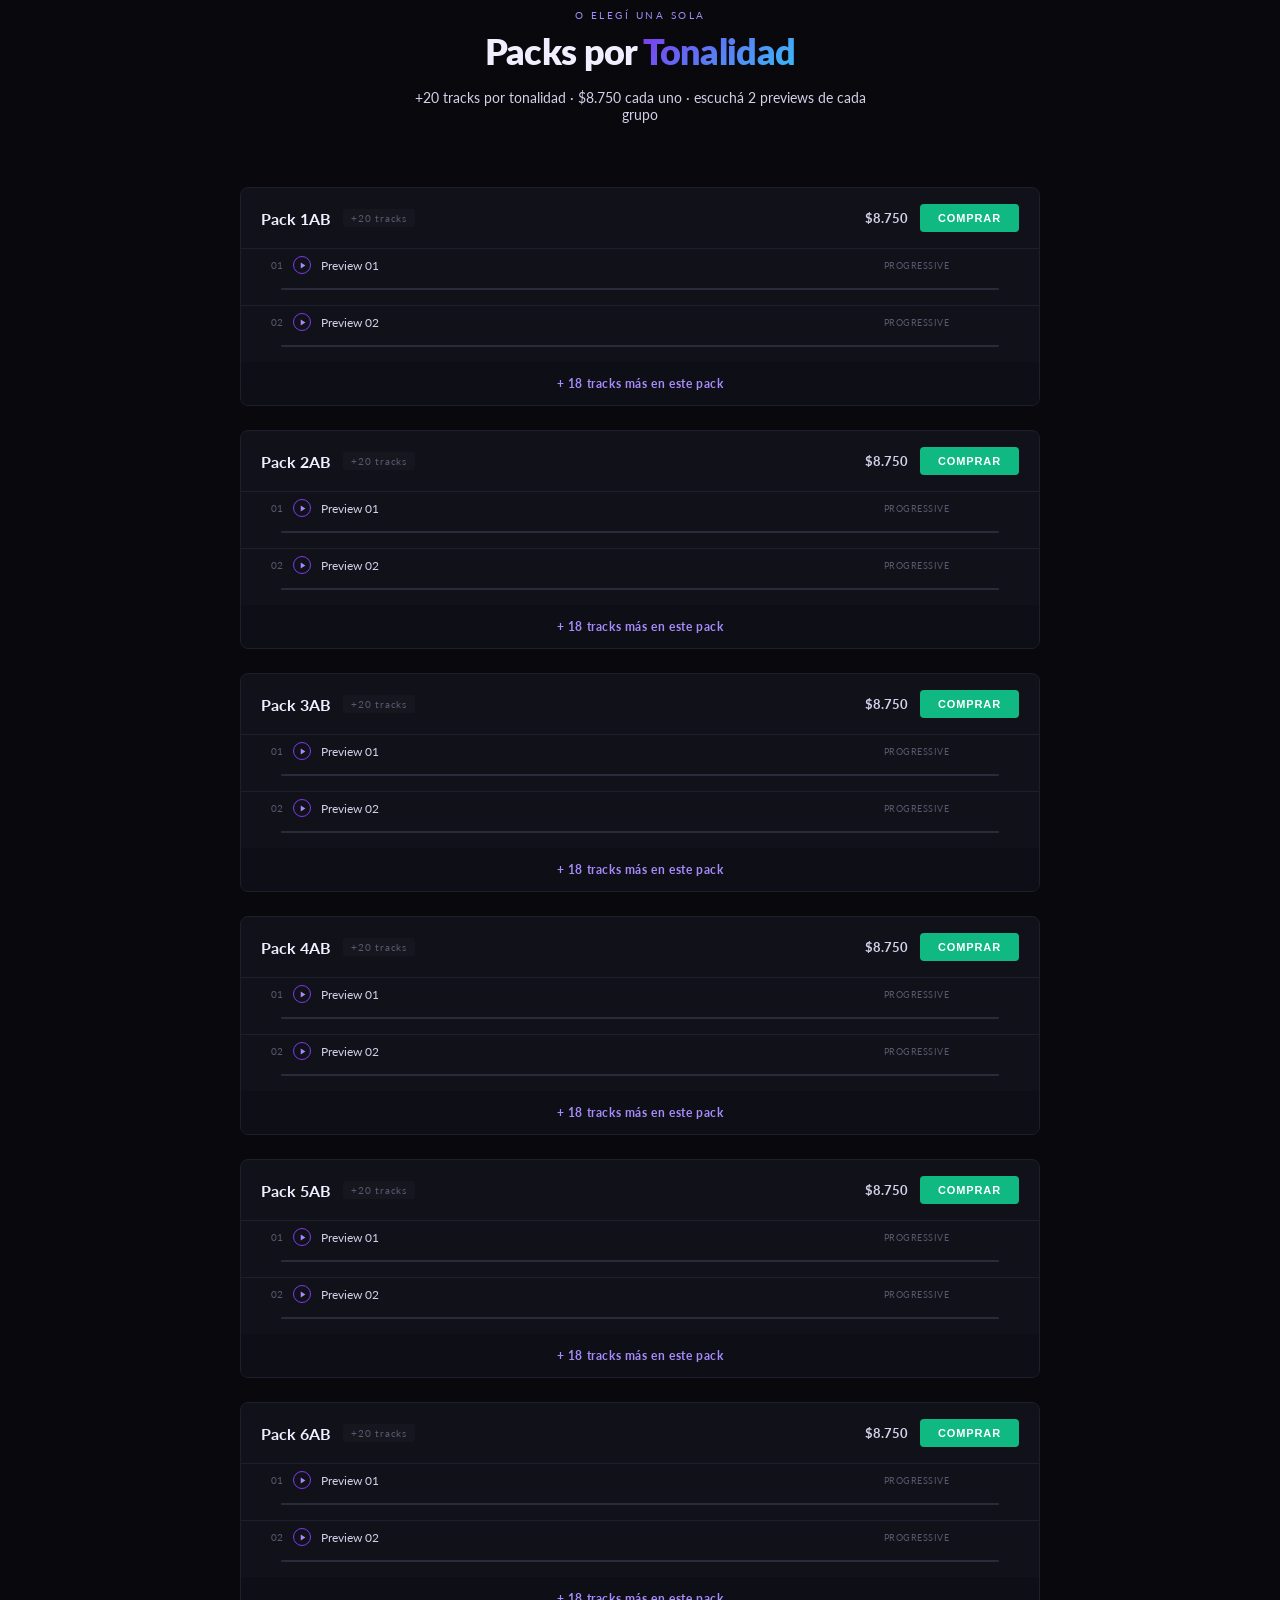
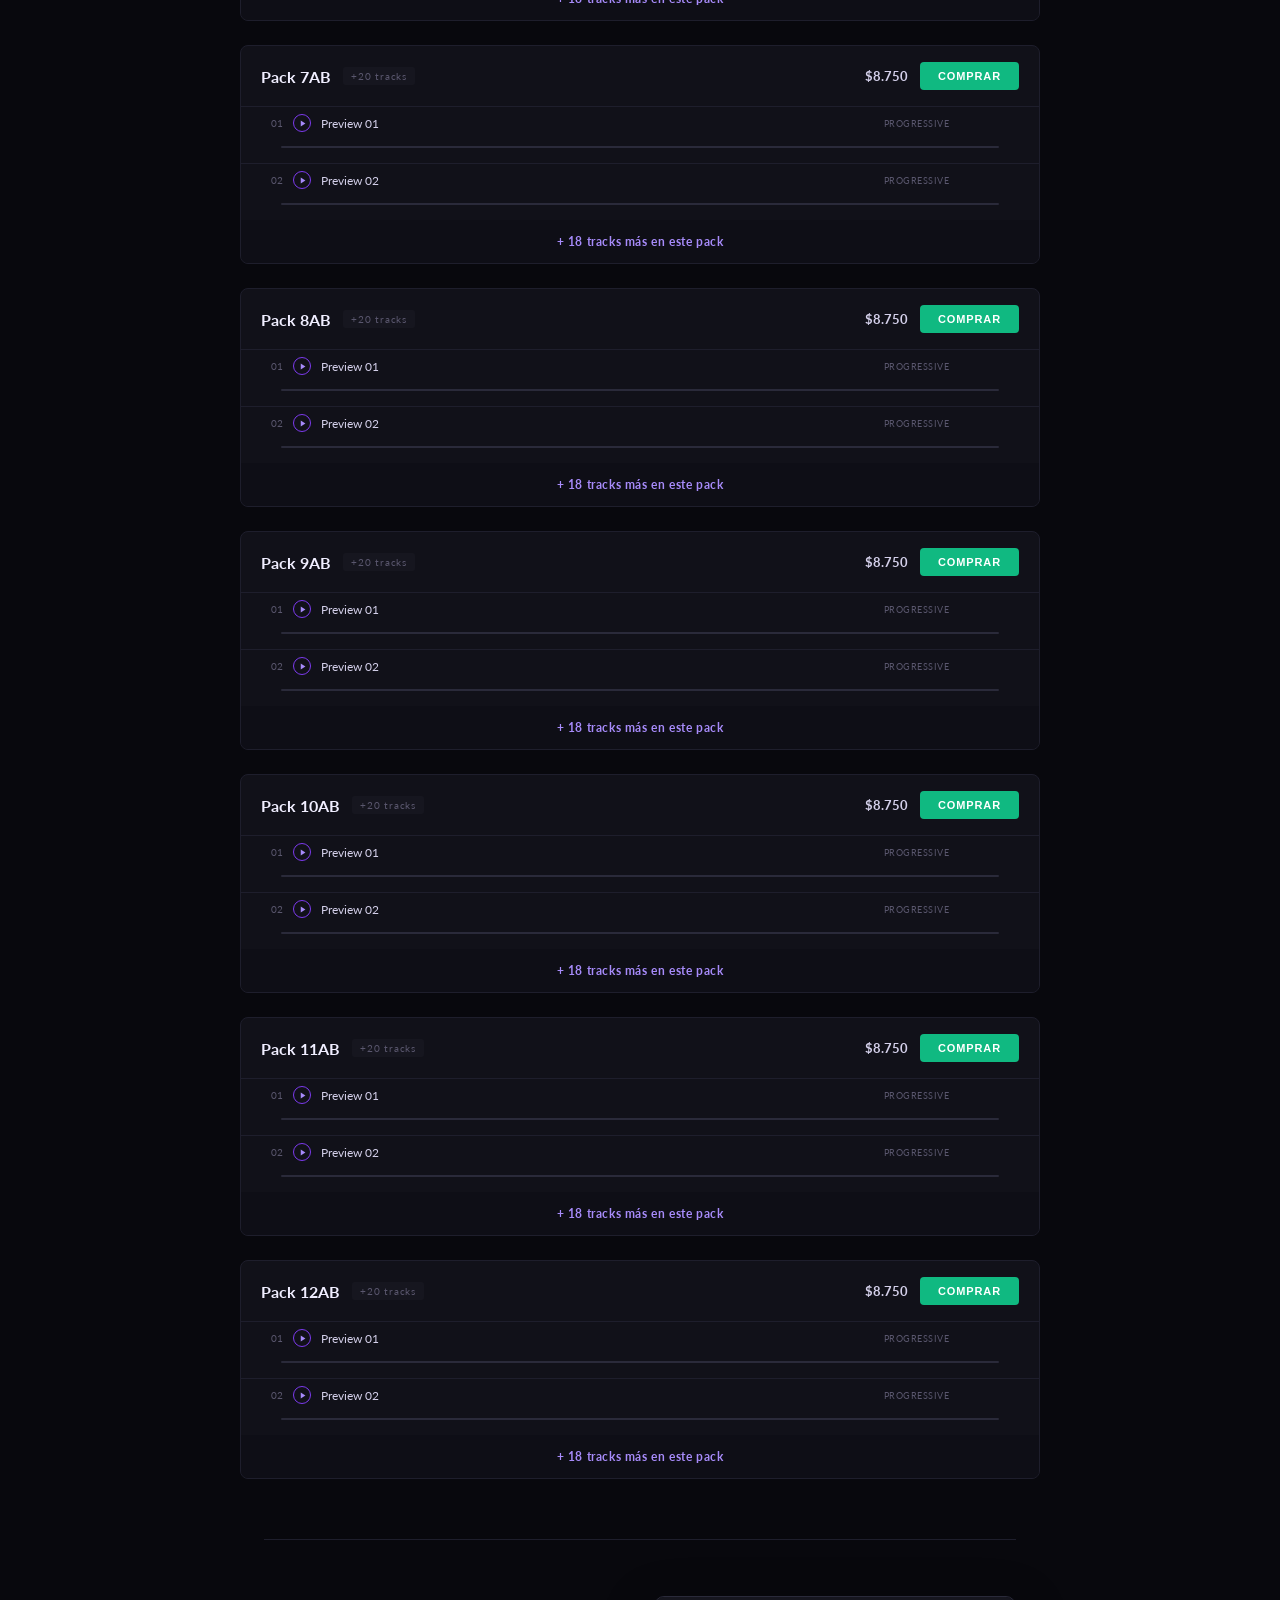
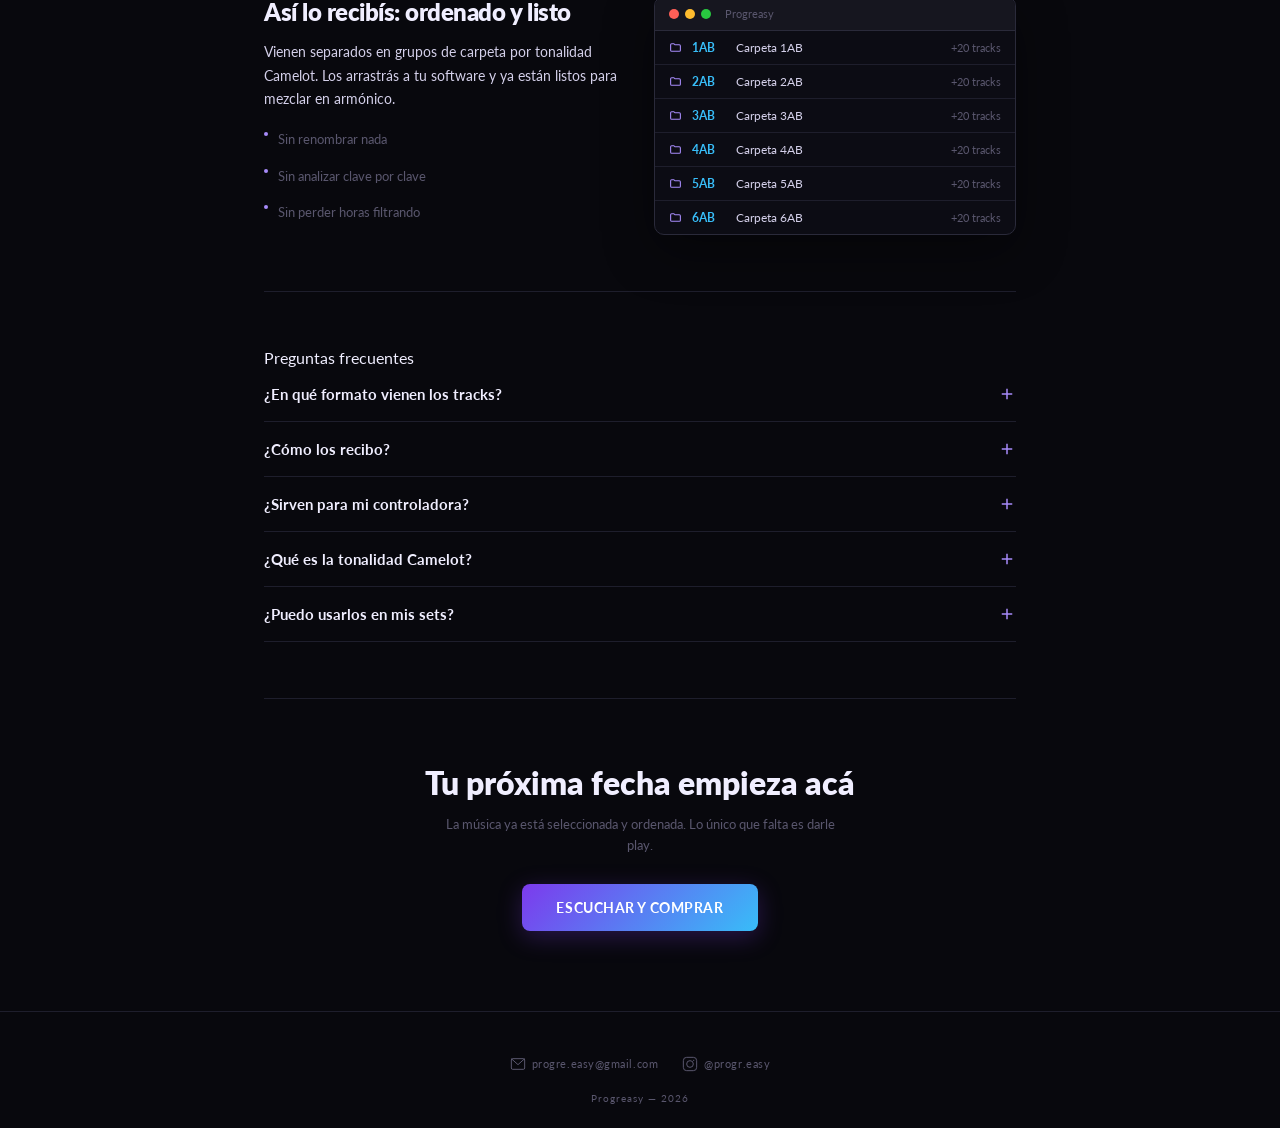
==== commit 0a15a753: "Add files via upload" ====
--- a/index.html
+++ b/index.html
@@ -37,7 +37,7 @@
     <div class="sb-label">Librería completa</div>
     <div class="sb-price">$54.450 <span class="sb-old">$105.000</span></div>
   </div>
-  <a href="libreria.html" class="btn-primary" onclick="fbTrack('InitiateCheckout')">Escuchar y comprar</a>
+  <a href="#pack-completo" class="btn-primary">Ver y comprar</a>
 </div>
 
 <!-- HERO -->
@@ -47,14 +47,10 @@
     <h1>Dejá de buscar.<br>Empezá a <span class="grad">tocar</span>.</h1>
     <p class="hero-sub">El 90% del tiempo de un DJ se va en buscar y descargar música. Progreasy te entrega progressive house curado y ordenado por tonalidad, listo para el pendrive.</p>
     <div class="hero-cta">
-      <a href="#oferta" class="btn-primary">
+      <a href="#pack-completo" class="btn-primary">
         <svg viewBox="0 0 12 12" fill="currentColor"><polygon points="3,1 11,6 3,11"/></svg>
         Escuchar y comprar
       </a>
-    </div>
-    <div class="hero-preview-card">
-      <div class="hero-preview-head"><span class="lp">&#9654; Escuchá</span> 2 tracks de muestra</div>
-      <div class="pack-tracks" id="hero-previews"></div>
     </div>
   </div>
 </div>
@@ -70,42 +66,32 @@
   </div>
 </div>
 
-<!-- COMPATIBILIDAD -->
-<div class="inner">
-  <div class="compat">
-    <div class="compat-title">Compatible con tu software</div>
-    <div class="compat-row">
-      <span class="compat-pill"><svg viewBox="0 0 24 24" fill="none" stroke="currentColor" stroke-width="2"><circle cx="12" cy="12" r="9"/><circle cx="12" cy="12" r="2.5"/></svg>Rekordbox</span>
-      <span class="compat-pill"><svg viewBox="0 0 24 24" fill="none" stroke="currentColor" stroke-width="2"><circle cx="12" cy="12" r="9"/><circle cx="12" cy="12" r="2.5"/></svg>Serato DJ</span>
-      <span class="compat-pill"><svg viewBox="0 0 24 24" fill="none" stroke="currentColor" stroke-width="2"><circle cx="12" cy="12" r="9"/><circle cx="12" cy="12" r="2.5"/></svg>Traktor</span>
-      <span class="compat-pill"><svg viewBox="0 0 24 24" fill="none" stroke="currentColor" stroke-width="2"><circle cx="12" cy="12" r="9"/><circle cx="12" cy="12" r="2.5"/></svg>VirtualDJ</span>
-      <span class="compat-pill"><svg viewBox="0 0 24 24" fill="none" stroke="currentColor" stroke-width="2"><circle cx="12" cy="12" r="9"/><circle cx="12" cy="12" r="2.5"/></svg>djay Pro</span>
-    </div>
-  </div>
-</div>
-
-<!-- OFERTA -->
-<div class="inner offer" id="oferta">
-  <div class="section-kicker">Elegí tu opción</div>
-  <h2 class="section-title">Una decisión, <span class="grad">dos caminos</span></h2>
-
-  <!-- Librería completa (recomendada) -->
-  <div class="offer-card featured">
-    <span class="offer-tag">★ Más elegido · 48% OFF</span>
-    <h3>Librería Completa</h3>
-    <p class="lead">Las 12 tonalidades, de 1AB a 12AB. La colección entera para tener todo resuelto.</p>
-    <ul class="offer-feats">
-      <li><svg viewBox="0 0 24 24" fill="none" stroke="currentColor" stroke-width="2.5"><path d="M20 6L9 17l-5-5"/></svg>+240 tracks separados en carpetas por tonalidad</li>
-      <li><svg viewBox="0 0 24 24" fill="none" stroke="currentColor" stroke-width="2.5"><path d="M20 6L9 17l-5-5"/></svg>Entrega automática por correo al pagar</li>
-      <li><svg viewBox="0 0 24 24" fill="none" stroke="currentColor" stroke-width="2.5"><path d="M20 6L9 17l-5-5"/></svg>El mejor precio: ahorrás un 48%</li>
-    </ul>
+<!-- PACK COMPLETO -->
+<div class="inner offer" id="pack-completo">
+  <div class="section-kicker">El pack completo · 48% OFF</div>
+  <h2 class="section-title">Librería <span class="grad">Completa</span></h2>
+
+  <div class="pack">
+    <div class="pack-header">
+      <div class="pack-left">
+        <span class="pack-label">Pack Completo · 1AB a 12AB</span>
+        <span class="pack-count">5 previews de +240 tracks</span>
+      </div>
+    </div>
+    <div class="pack-tracks" id="full-previews"></div>
+    <div class="more-row" id="full-more"></div>
+  </div>
+
+  <div class="buy-block">
+    <h3>Llevate todo y ahorrá un 48%</h3>
+    <p>+240 tracks separados en carpetas por tonalidad. Entrega automática por correo al pagar.</p>
     <div class="offer-price">
       <span class="price-old">$105.000</span>
       <span class="price-new">$54.450</span>
     </div>
-    <a href="libreria.html" class="btn-primary btn-block" onclick="fbTrack('InitiateCheckout')">
+    <a href="https://progreasy.myshopify.com/" target="_blank" class="btn-primary btn-block" onclick="fbTrack('InitiateCheckout')">
       <svg viewBox="0 0 12 12" fill="currentColor"><polygon points="3,1 11,6 3,11"/></svg>
-      Escuchar previews y comprar
+      Comprar librería completa
     </a>
     <div class="secure-row">
       <span class="mp-pill">
@@ -116,17 +102,14 @@
       <span class="secure-item"><svg viewBox="0 0 24 24" fill="none" stroke="currentColor" stroke-width="2"><polygon points="5,3 19,12 5,21"/></svg>Escuchá antes de comprar</span>
     </div>
   </div>
-
-  <!-- Por tonalidad (secundaria) -->
-  <div class="offer-card secondary">
-    <h3>¿Solo necesitás una tonalidad?</h3>
-    <p class="lead">Comprá únicamente el grupo de clave Camelot que te falta. +20 tracks por tonalidad.</p>
-    <div class="offer-price">
-      <span class="price-new" style="font-size:24px;">$8.750</span>
-      <span style="font-size:13px;color:var(--muted);">por tonalidad (+20 tracks)</span>
-    </div>
-    <a href="tonalidades.html" class="cta" onclick="fbTrack('ViewContent')">Ver packs por tonalidad</a>
-  </div>
+</div>
+
+<!-- PACKS POR TONALIDAD -->
+<div class="inner offer" id="tonalidades" style="padding-top:20px;">
+  <div class="section-kicker">O elegí una sola</div>
+  <h2 class="section-title">Packs por <span class="grad">Tonalidad</span></h2>
+  <p style="text-align:center;font-size:14px;color:var(--white2);max-width:480px;margin:-20px auto 8px;">+20 tracks por tonalidad · $8.750 cada uno · escuchá 2 previews de cada grupo</p>
+  <div class="packs" id="tonalidades-container"></div>
 </div>
 
 <!-- MOSTRAR PRODUCTO -->
@@ -155,19 +138,6 @@
   </div>
 </div>
 
-<!-- COMO FUNCIONA -->
-<div class="inner">
-  <div class="how">
-    <div class="how-title">Como funciona</div>
-    <div class="how-steps">
-      <div class="step"><div class="step-n">1</div><div class="step-text">Escuchá los previews y elegí tu opción</div></div>
-      <div class="step"><div class="step-n">2</div><div class="step-text">Pagás seguro con Mercado Pago</div></div>
-      <div class="step"><div class="step-n">3</div><div class="step-text">Recibís la descarga automática por correo</div></div>
-      <div class="step"><div class="step-n">4</div><div class="step-text">Cargás el pendrive y a tocar</div></div>
-    </div>
-  </div>
-</div>
-
 <!-- FAQ -->
 <div class="inner">
   <div class="faq">
@@ -185,7 +155,7 @@
   <div class="bottom-cta">
     <h2>Tu próxima fecha empieza acá</h2>
     <p>La música ya está seleccionada y ordenada. Lo único que falta es darle play.</p>
-    <a href="libreria.html" class="btn-primary" onclick="fbTrack('InitiateCheckout')">Escuchar y comprar</a>
+    <a href="#pack-completo" class="btn-primary">Escuchar y comprar</a>
   </div>
 </div>
 
@@ -210,13 +180,112 @@
 <script>
 function fbTrack(ev){ try { if (window.fbq) fbq('track', ev); } catch(e){} }
 
-// Previews reproducibles en el hero
-const HERO_PREVIEWS = [
-  { name: "Preview 01", sc: "https://soundcloud.com/progreasy/5a-alexis-ludd-vivid-dreams" },
-  { name: "Preview 02", sc: "https://soundcloud.com/progreasy/9a-chris-cargo-chemical-dreams" },
+const SHOPIFY_URL = 'https://progreasy.myshopify.com/';
+const PRICE = '$8.750';
+
+// ---- Pack completo: 5 previews + bloqueados ----
+const FULL_PREVIEWS = [
+  { name: "Preview 01", sc: "https://soundcloud.com/progreasy/4a-siaah-ava-irandoost-now-is" },
+  { name: "Preview 02", sc: "https://soundcloud.com/progreasy/5a-alexis-ludd-vivid-dreams" },
+  { name: "Preview 03", sc: "https://soundcloud.com/progreasy/10a-dmitry-molosh-color" },
+  { name: "Preview 04", sc: "https://soundcloud.com/progreasy/8a-golan-zocher-intervals" },
+  { name: "Preview 05", sc: "https://soundcloud.com/progreasy/9a-chris-cargo-chemical-dreams" },
 ];
-const hp = document.getElementById('hero-previews');
-HERO_PREVIEWS.forEach((t, i) => hp.appendChild(createTrack(t, i + 1, 'hero-' + i)));
+const FULL_LOCKED = [
+  { name: "Preview 06", locked: true },
+  { name: "Preview 07", locked: true },
+  { name: "Preview 08", locked: true },
+];
+(function(){
+  const c = document.getElementById('full-previews');
+  let n = 1;
+  FULL_PREVIEWS.forEach((t, i) => c.appendChild(createTrack(t, n++, 'full-' + i)));
+  FULL_LOCKED.forEach((t, i) => c.appendChild(createTrack(t, n++, 'full-locked-' + i)));
+  document.getElementById('full-more').textContent = '+ 235 tracks más en la librería completa';
+})();
+
+// ---- Packs por tonalidad: 12 grupos ----
+const TONALIDADES = [
+  { key: "1AB",  previews: [
+      { name: "Preview 01", sc: "https://soundcloud.com/progreasy/1a-low-era-kebin-van-reeken" },
+      { name: "Preview 02", sc: "https://soundcloud.com/progreasy/1a-122-togni-veda-haft" },
+  ]},
+  { key: "2AB",  previews: [
+      { name: "Preview 01", sc: "https://soundcloud.com/progreasy/2a-kenan-savrun-subtle" },
+      { name: "Preview 02", sc: "https://soundcloud.com/progreasy/2a-dj-zombi-guy-maayan" },
+  ]},
+  { key: "3AB",  previews: [
+      { name: "Preview 01", sc: "https://soundcloud.com/progreasy/3a-digital-mess-astral-base" },
+      { name: "Preview 02", sc: "https://soundcloud.com/progreasy/3a-elemental-original-mix" },
+  ]},
+  { key: "4AB",  previews: [
+      { name: "Preview 01", sc: "https://soundcloud.com/progreasy/4a-haft-driftor-original-mix" },
+      { name: "Preview 02", sc: "https://soundcloud.com/progreasy/4a-siaah-ava-irandoost-now-is" },
+  ]},
+  { key: "5AB",  previews: [
+      { name: "Preview 01", sc: "https://soundcloud.com/progreasy/5a-alexis-ludd-vivid-dreams" },
+      { name: "Preview 02", sc: "https://soundcloud.com/progreasy/5a-jp-mantero-shallow-original" },
+  ]},
+  { key: "6AB",  previews: [
+      { name: "Preview 01", sc: "https://soundcloud.com/progreasy/6a-gmj-matter-apex-original" },
+      { name: "Preview 02", sc: "https://soundcloud.com/progreasy/6a-gowzer-sand-of-time" },
+  ]},
+  { key: "7AB",  previews: [
+      { name: "Preview 01", sc: "https://soundcloud.com/progreasy/7a-golan-zocher-frequencies" },
+      { name: "Preview 02", sc: "https://soundcloud.com/progreasy/7a-jamie-stevens-meeting-molly" },
+  ]},
+  { key: "8AB",  previews: [
+      { name: "Preview 01", sc: "https://soundcloud.com/progreasy/8a-golan-zocher-intervals" },
+      { name: "Preview 02", sc: "https://soundcloud.com/progreasy/8a-gai-barone-fractals-haft" },
+  ]},
+  { key: "9AB",  previews: [
+      { name: "Preview 01", sc: "https://soundcloud.com/progreasy/9a-haft-magenta-extended-mix" },
+      { name: "Preview 02", sc: "https://soundcloud.com/progreasy/9a-chris-cargo-chemical-dreams" },
+  ]},
+  { key: "10AB", previews: [
+      { name: "Preview 01", sc: "https://soundcloud.com/progreasy/10a-dmitry-molosh-color" },
+      { name: "Preview 02", sc: "https://soundcloud.com/progreasy/10a-1-03-space-keys-haft-remix" },
+  ]},
+  { key: "11AB", previews: [
+      { name: "Preview 01", sc: "https://soundcloud.com/progreasy/11a-agustin-pietrocola-wild-uv" },
+      { name: "Preview 02", sc: "https://soundcloud.com/progreasy/11a-andrey-djackonda-do-you" },
+  ]},
+  { key: "12AB", previews: [
+      { name: "Preview 01", sc: "https://soundcloud.com/progreasy/12a-maze-28-deceptions-emphi" },
+      { name: "Preview 02", sc: "https://soundcloud.com/progreasy/12a-molac-vanta-black-original" },
+  ]},
+];
+
+(function(){
+  const container = document.getElementById('tonalidades-container');
+  TONALIDADES.forEach((g, gi) => {
+    const pack = document.createElement('div');
+    pack.className = 'pack';
+    const header = document.createElement('div');
+    header.className = 'pack-header';
+    header.innerHTML = `
+      <div class="pack-left">
+        <span class="pack-label">Pack ${g.key}</span>
+        <span class="pack-count">+20 tracks</span>
+      </div>
+      <div class="pack-right">
+        <span class="pack-price">${PRICE}</span>
+        <button class="buy-btn" onclick="fbTrack('InitiateCheckout');window.open(SHOPIFY_URL, '_blank')">Comprar</button>
+      </div>
+    `;
+    pack.appendChild(header);
+    const tracksDiv = document.createElement('div');
+    tracksDiv.className = 'pack-tracks';
+    let n = 1;
+    g.previews.forEach((t, ti) => tracksDiv.appendChild(createTrack(t, n++, `g${gi}-t${ti}`)));
+    pack.appendChild(tracksDiv);
+    const more = document.createElement('div');
+    more.className = 'more-row';
+    more.textContent = '+ 18 tracks más en este pack';
+    pack.appendChild(more);
+    container.appendChild(pack);
+  });
+})();
 </script>
 </body>
 </html>
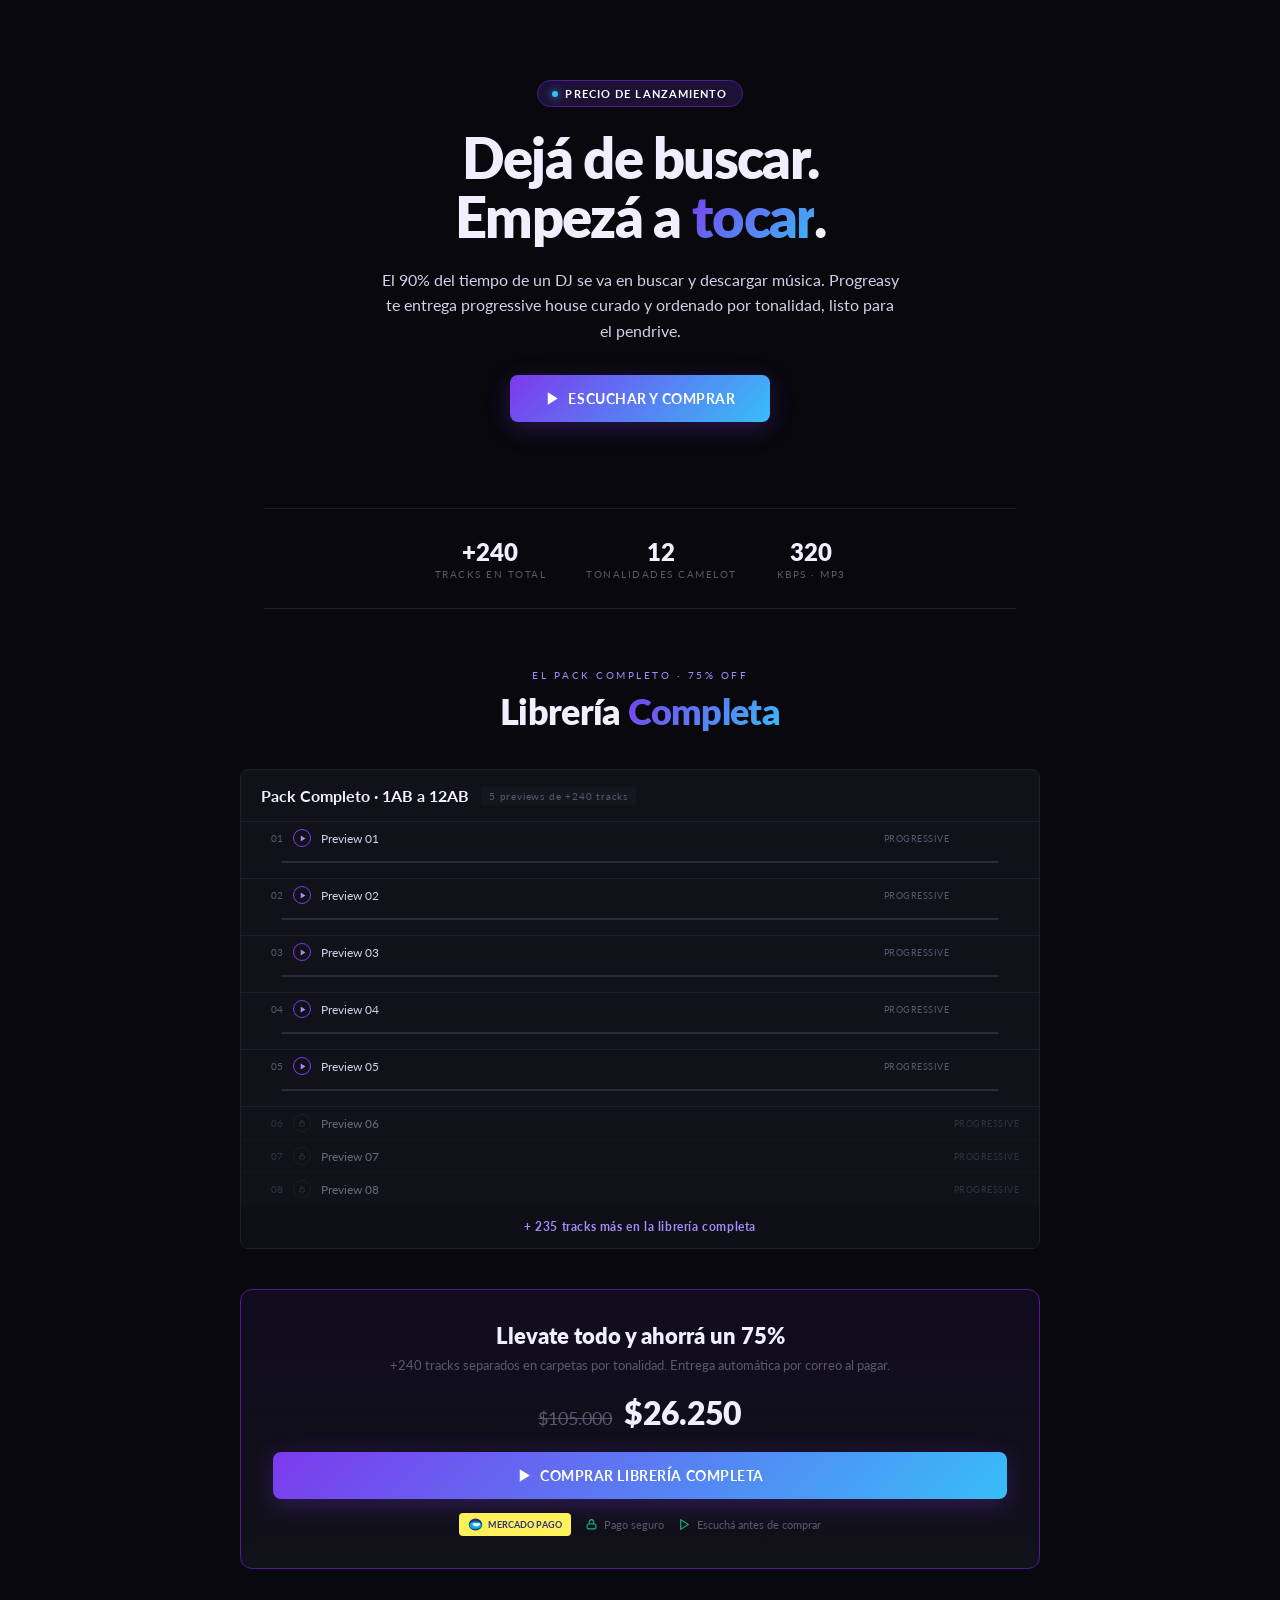
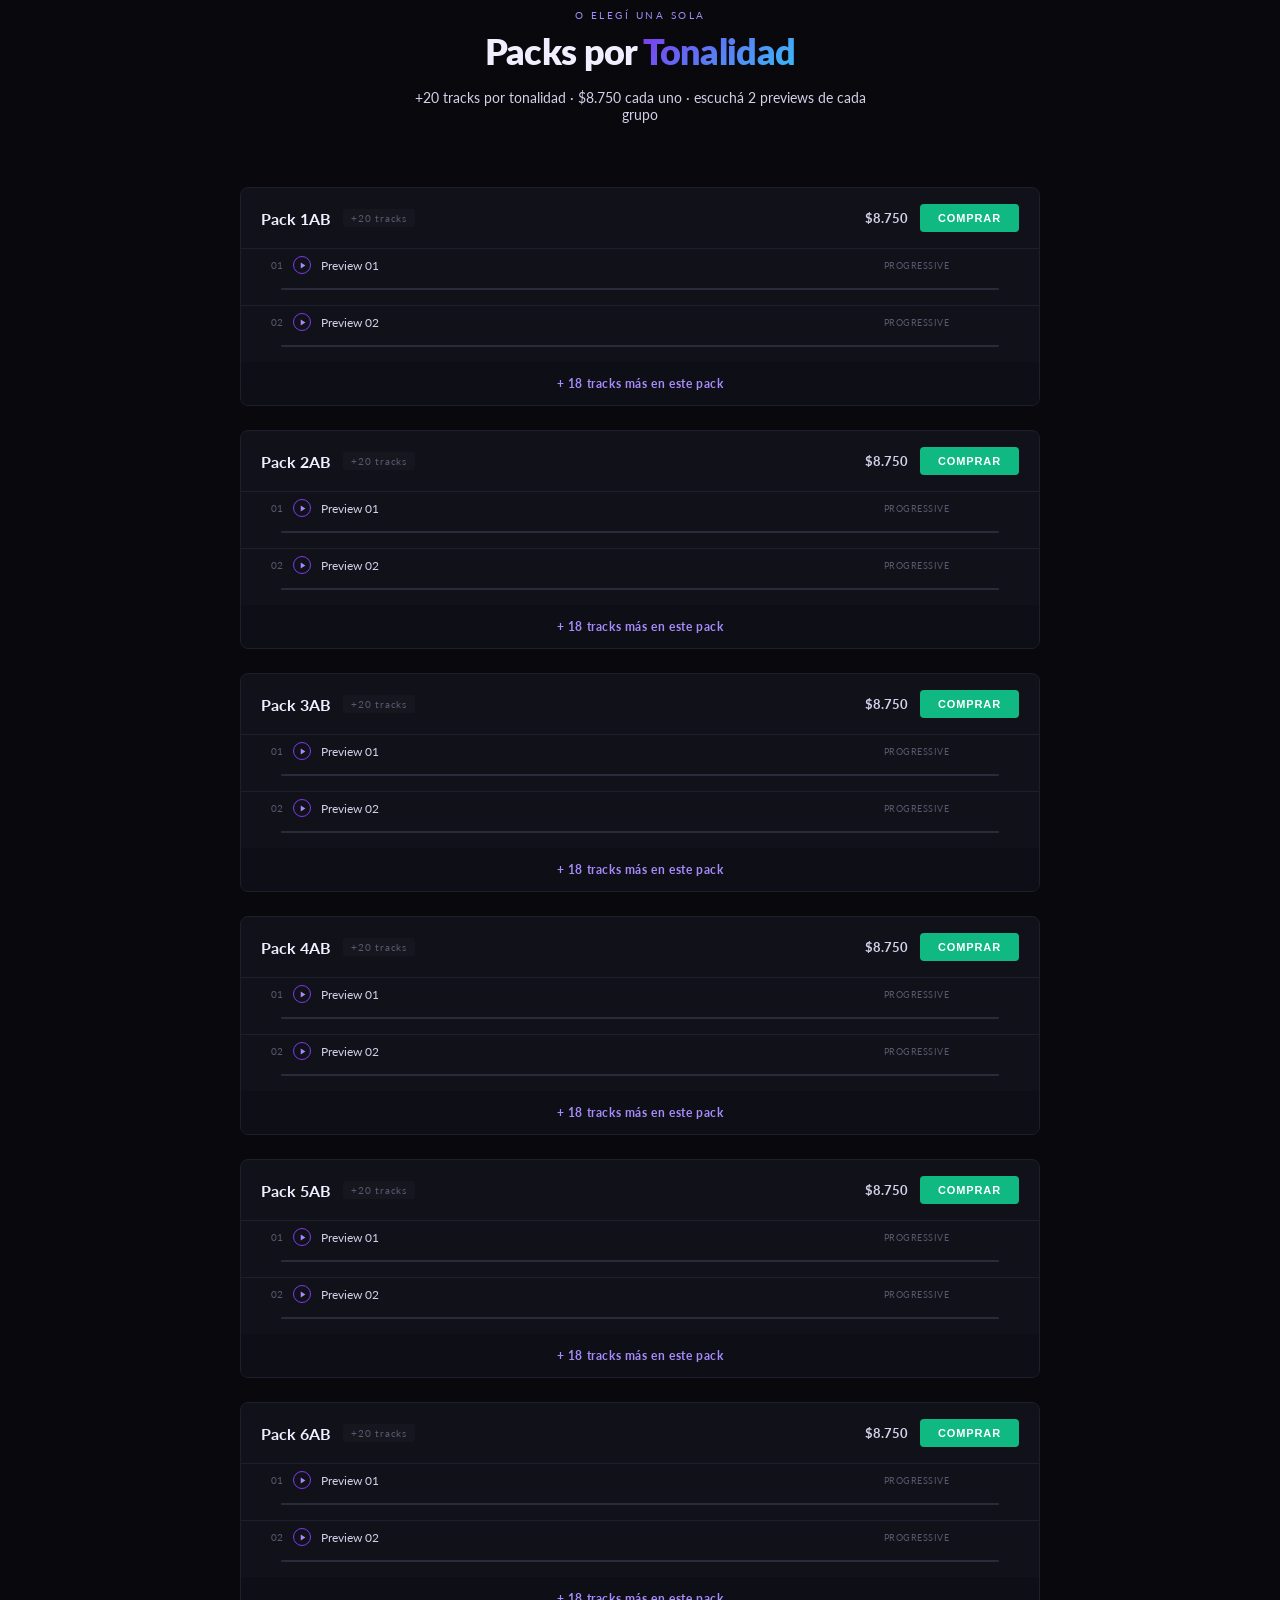
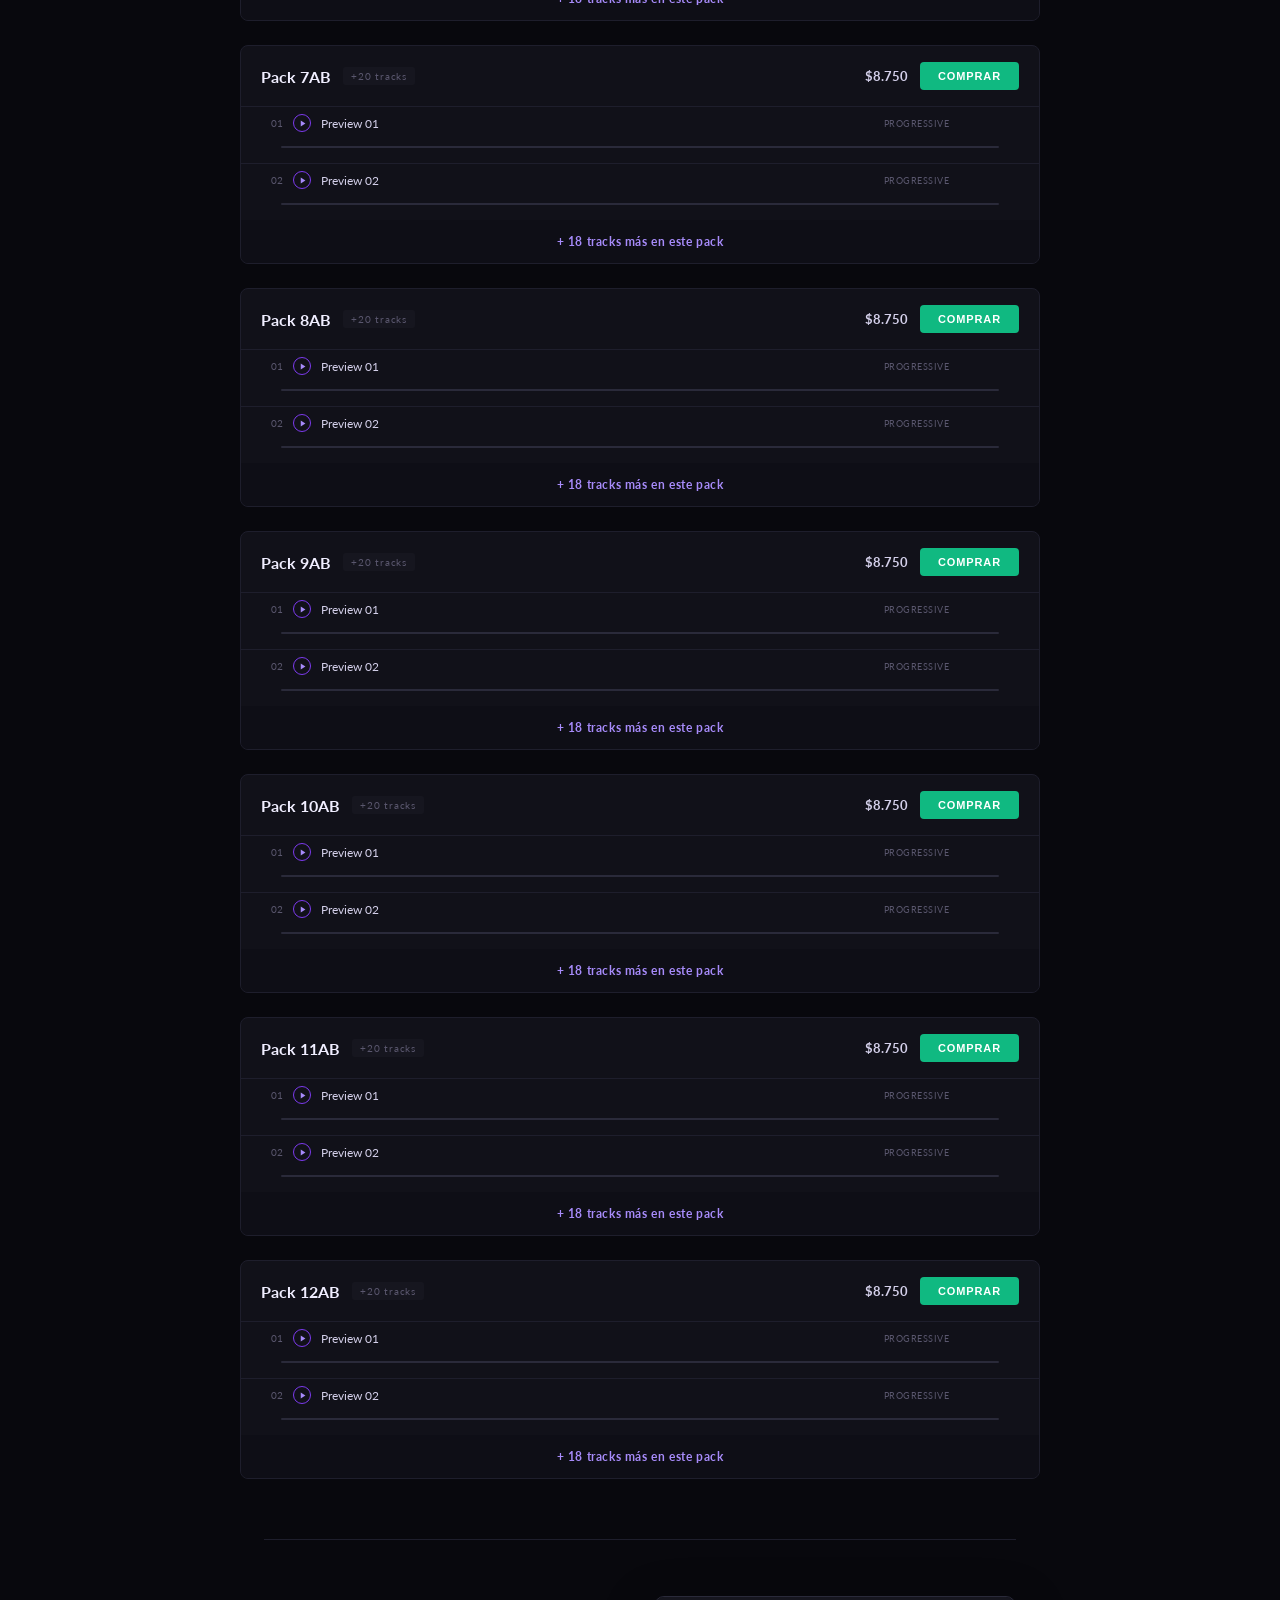
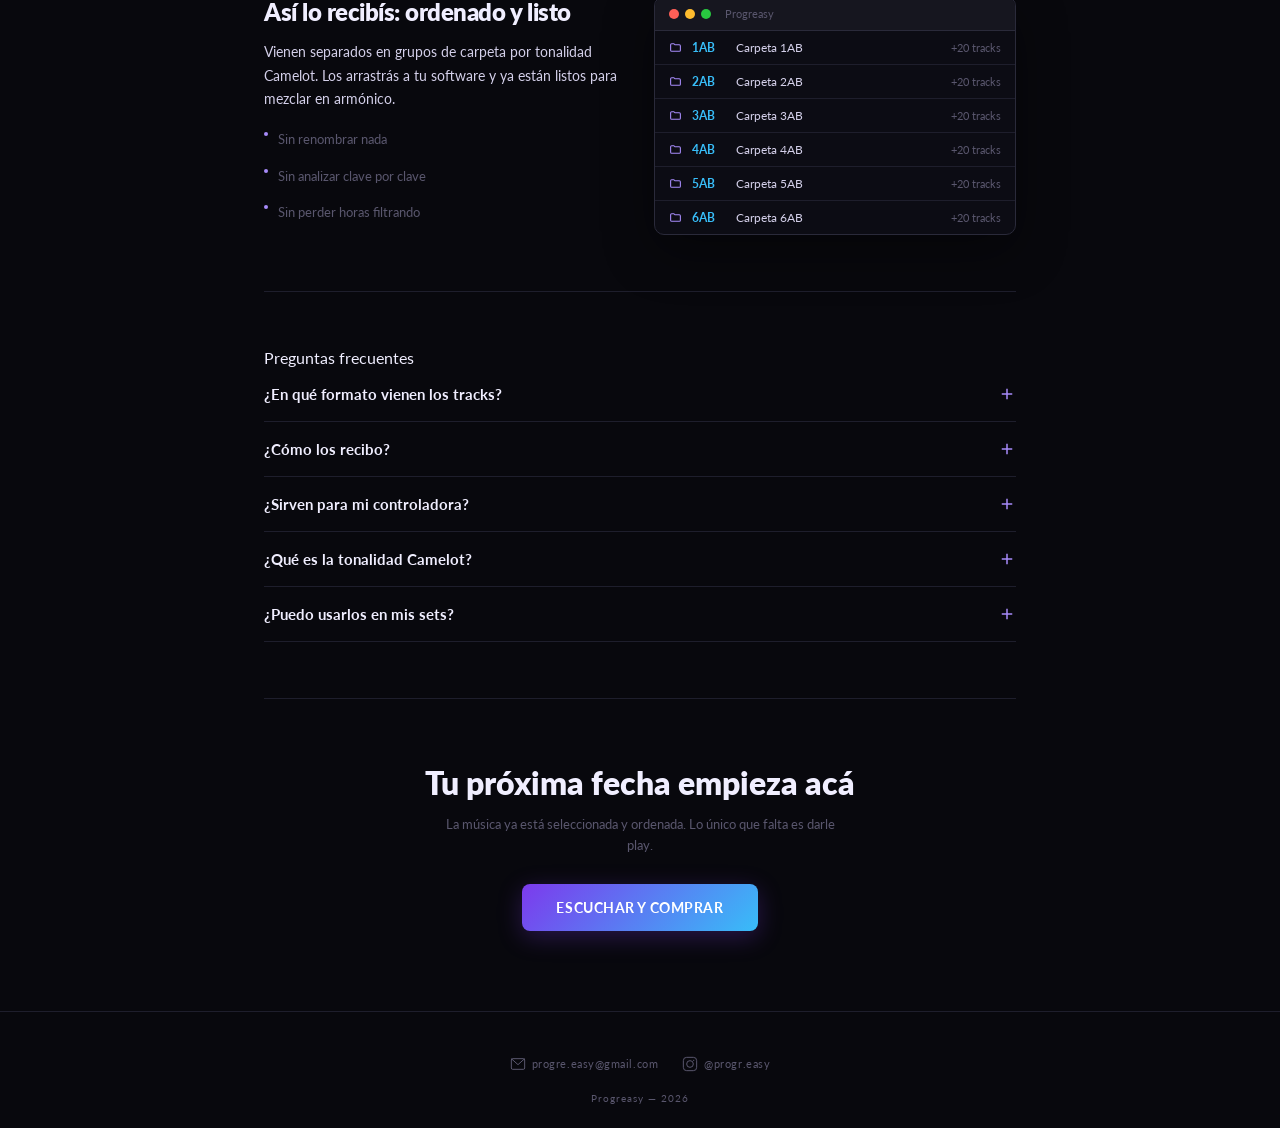
==== commit d509a0ac: "Add files via upload" ====
--- a/index.html
+++ b/index.html
@@ -35,7 +35,7 @@
 <div class="sticky-buy">
   <div class="sb-info">
     <div class="sb-label">Librería completa</div>
-    <div class="sb-price">$54.450 <span class="sb-old">$105.000</span></div>
+    <div class="sb-price">$26.250 <span class="sb-old">$105.000</span></div>
   </div>
   <a href="#pack-completo" class="btn-primary">Ver y comprar</a>
 </div>
@@ -68,7 +68,7 @@
 
 <!-- PACK COMPLETO -->
 <div class="inner offer" id="pack-completo">
-  <div class="section-kicker">El pack completo · 48% OFF</div>
+  <div class="section-kicker">El pack completo · 75% OFF</div>
   <h2 class="section-title">Librería <span class="grad">Completa</span></h2>
 
   <div class="pack">
@@ -83,13 +83,13 @@
   </div>
 
   <div class="buy-block">
-    <h3>Llevate todo y ahorrá un 48%</h3>
+    <h3>Llevate todo y ahorrá un 75%</h3>
     <p>+240 tracks separados en carpetas por tonalidad. Entrega automática por correo al pagar.</p>
     <div class="offer-price">
       <span class="price-old">$105.000</span>
-      <span class="price-new">$54.450</span>
-    </div>
-    <a href="https://progreasy.myshopify.com/" target="_blank" class="btn-primary btn-block" onclick="fbTrack('InitiateCheckout')">
+      <span class="price-new">$26.250</span>
+    </div>
+    <a href="https://progreasy.com/" target="_blank" class="btn-primary btn-block" onclick="fbTrack('InitiateCheckout')">
       <svg viewBox="0 0 12 12" fill="currentColor"><polygon points="3,1 11,6 3,11"/></svg>
       Comprar librería completa
     </a>
@@ -180,7 +180,7 @@
 <script>
 function fbTrack(ev){ try { if (window.fbq) fbq('track', ev); } catch(e){} }
 
-const SHOPIFY_URL = 'https://progreasy.myshopify.com/';
+const SHOPIFY_URL = 'https://progreasy.com/';
 const PRICE = '$8.750';
 
 // ---- Pack completo: 5 previews + bloqueados ----
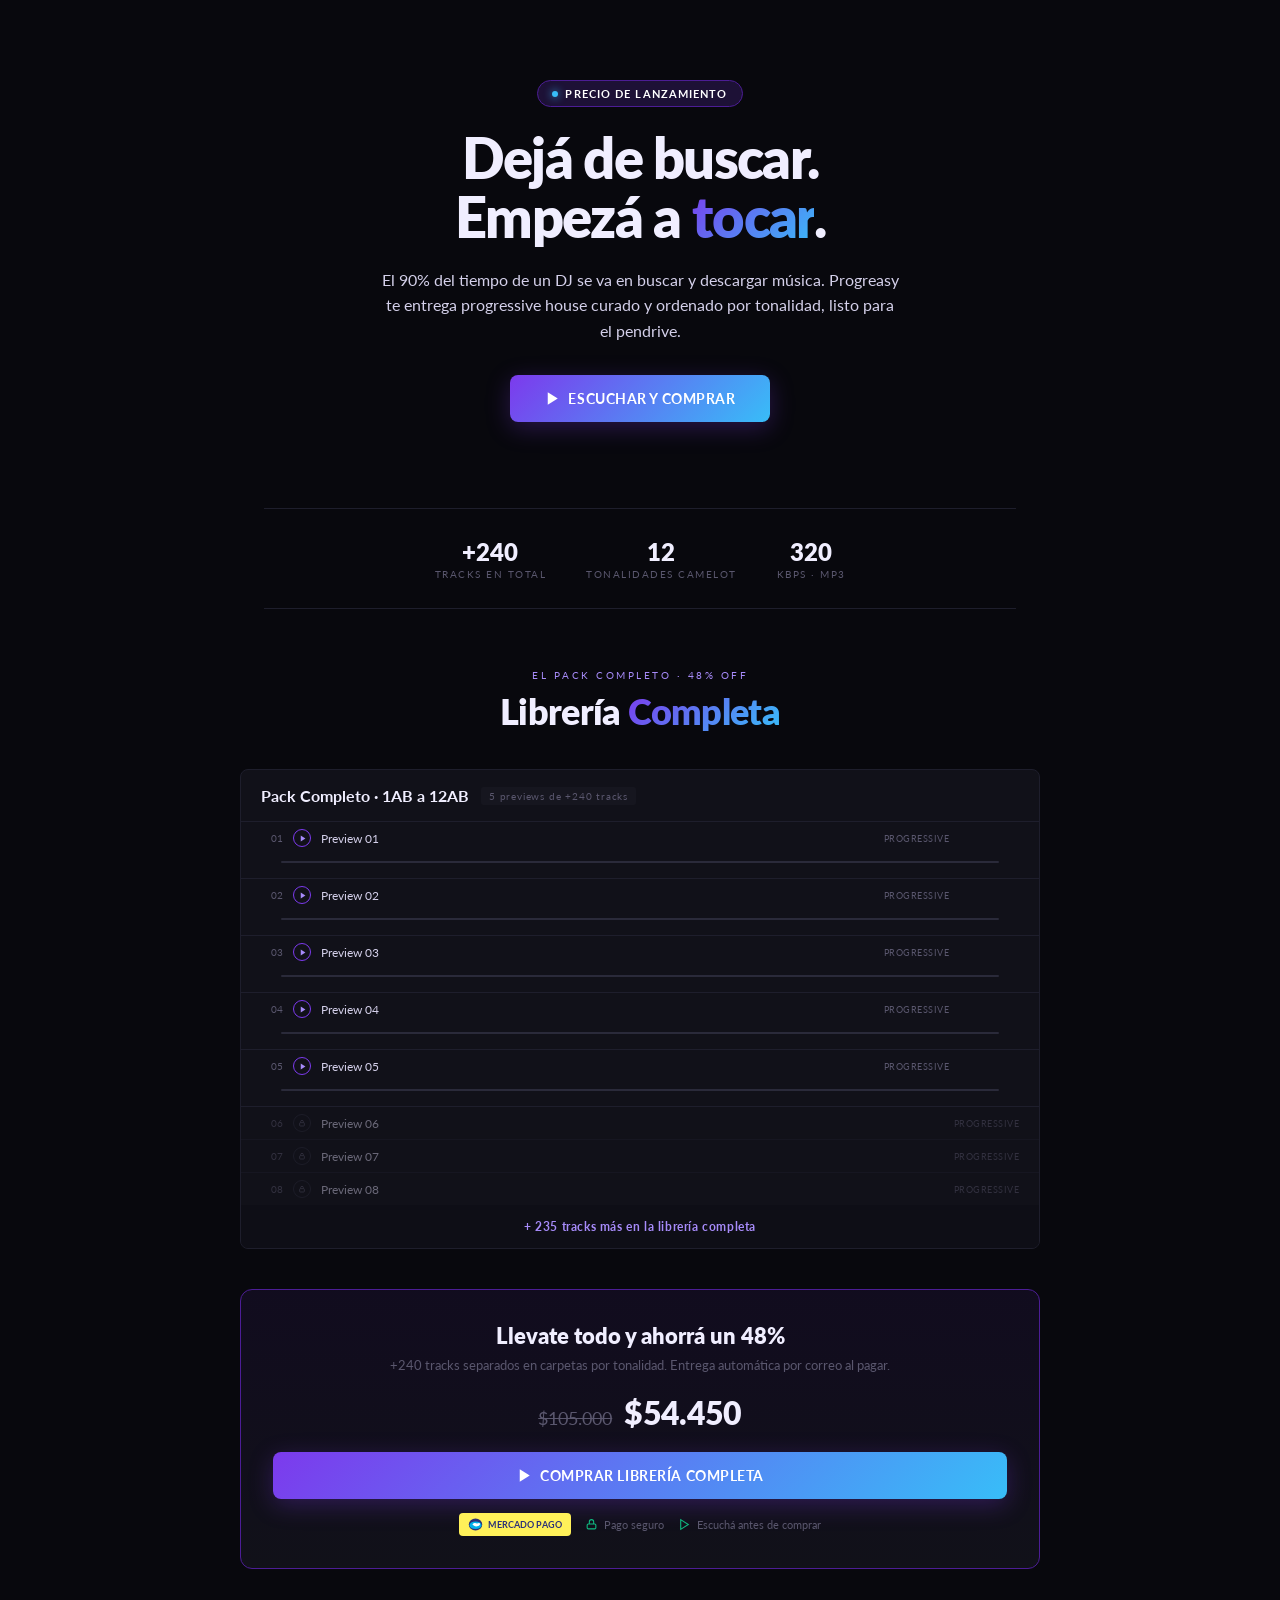
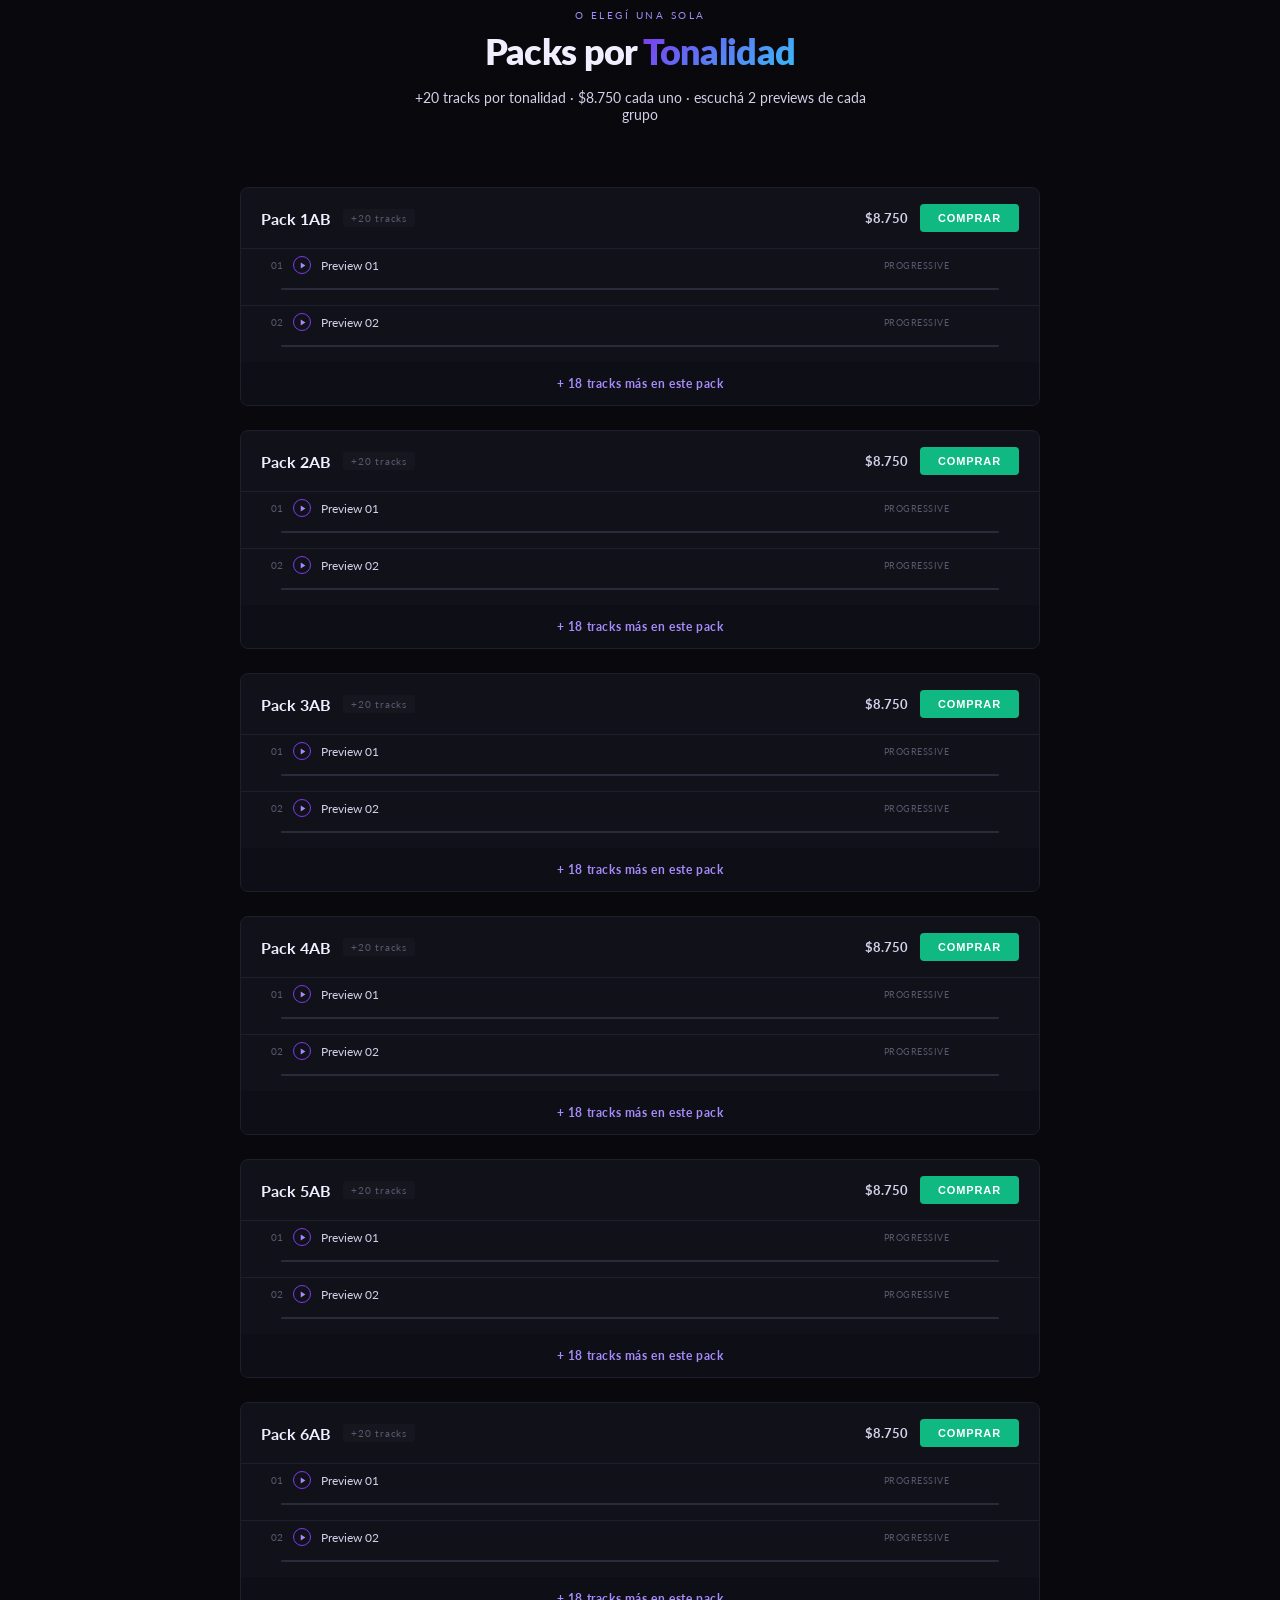
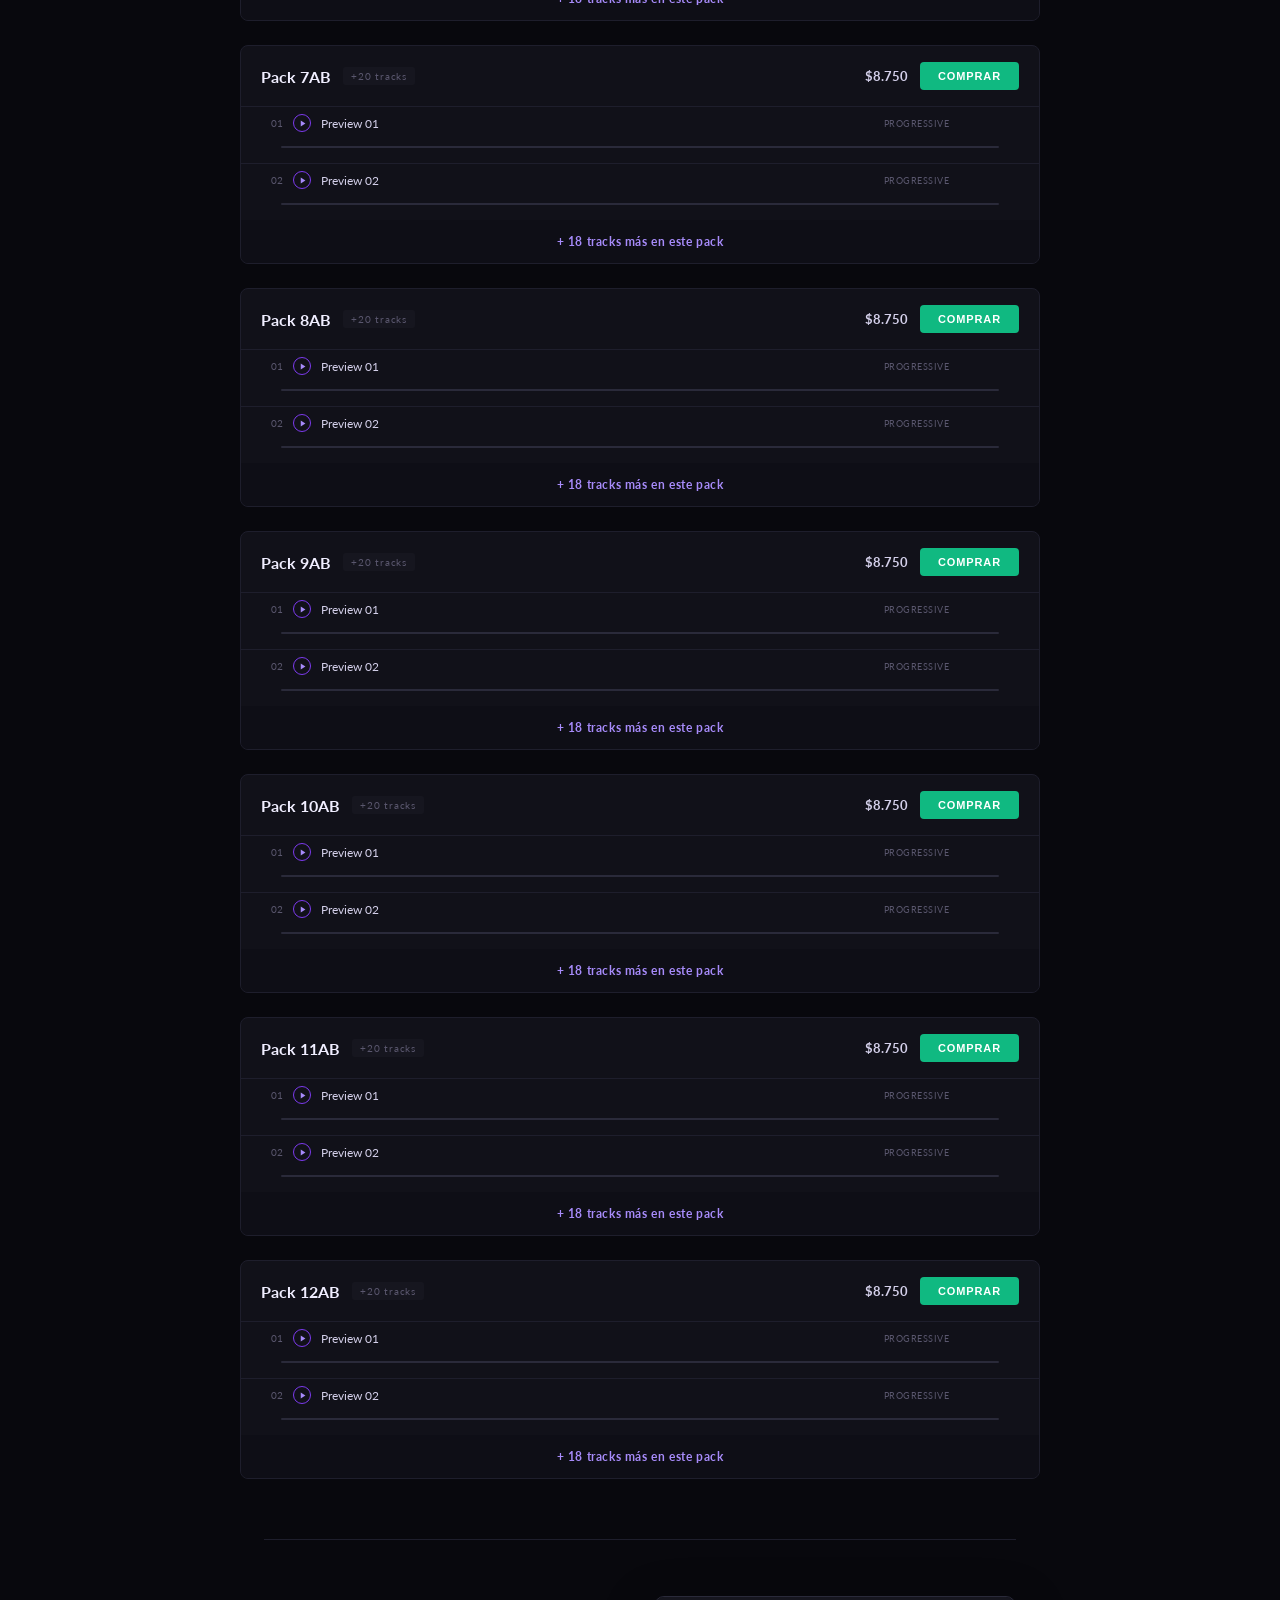
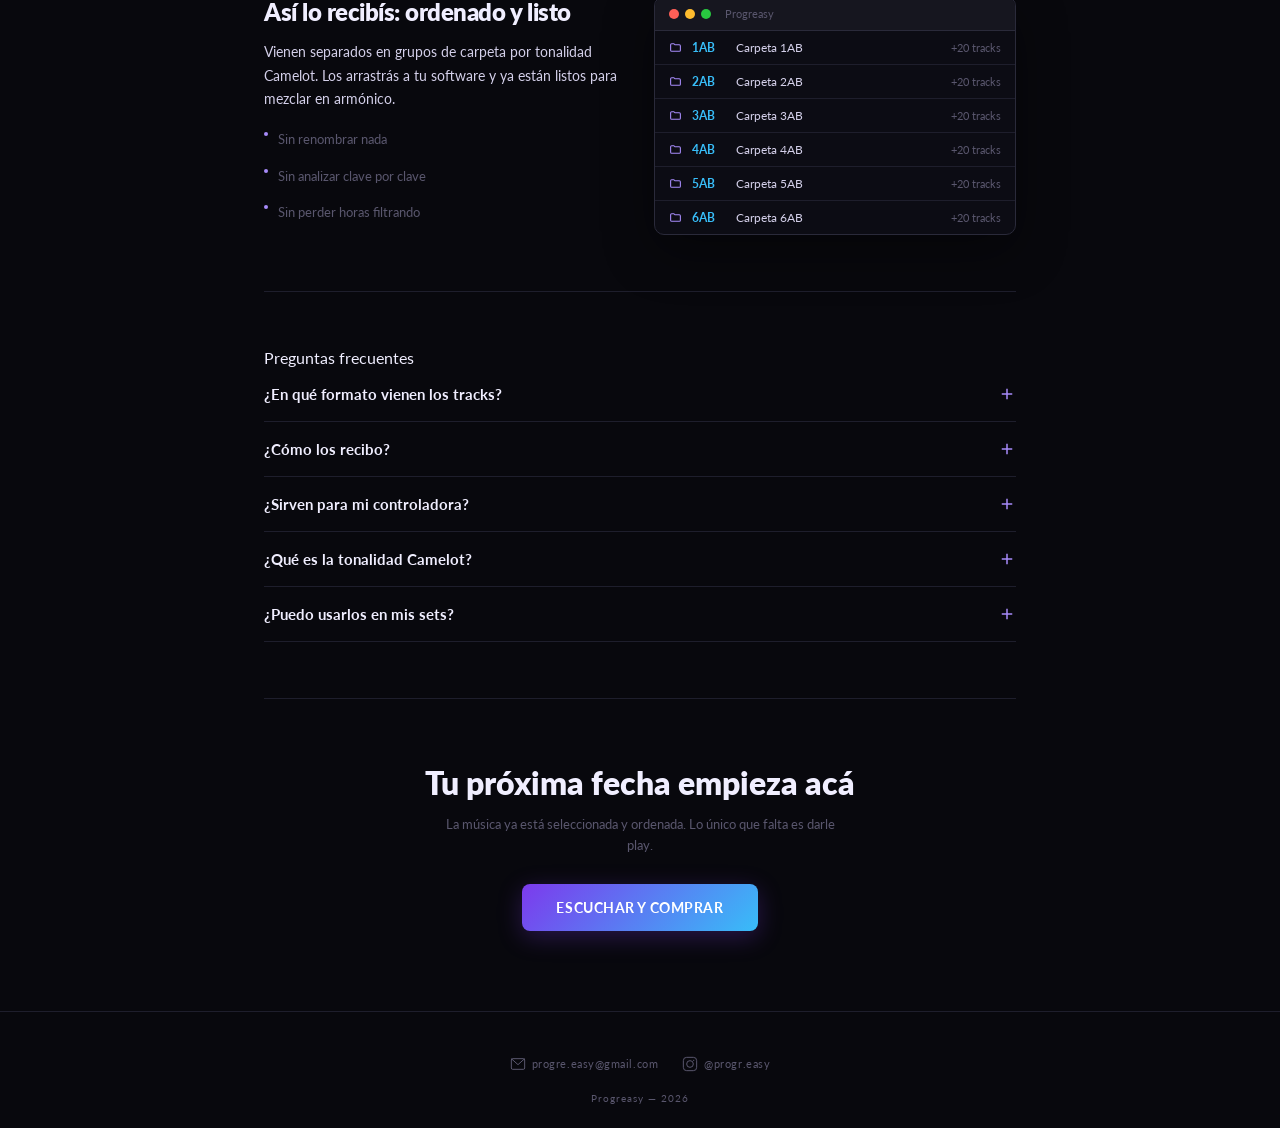
==== commit fad2bd9d: "Add files via upload" ====
--- a/index.html
+++ b/index.html
@@ -35,7 +35,7 @@
 <div class="sticky-buy">
   <div class="sb-info">
     <div class="sb-label">Librería completa</div>
-    <div class="sb-price">$26.250 <span class="sb-old">$105.000</span></div>
+    <div class="sb-price">$54.450 <span class="sb-old">$105.000</span></div>
   </div>
   <a href="#pack-completo" class="btn-primary">Ver y comprar</a>
 </div>
@@ -68,7 +68,7 @@
 
 <!-- PACK COMPLETO -->
 <div class="inner offer" id="pack-completo">
-  <div class="section-kicker">El pack completo · 75% OFF</div>
+  <div class="section-kicker">El pack completo · 48% OFF</div>
   <h2 class="section-title">Librería <span class="grad">Completa</span></h2>
 
   <div class="pack">
@@ -83,11 +83,11 @@
   </div>
 
   <div class="buy-block">
-    <h3>Llevate todo y ahorrá un 75%</h3>
+    <h3>Llevate todo y ahorrá un 48%</h3>
     <p>+240 tracks separados en carpetas por tonalidad. Entrega automática por correo al pagar.</p>
     <div class="offer-price">
       <span class="price-old">$105.000</span>
-      <span class="price-new">$26.250</span>
+      <span class="price-new">$54.450</span>
     </div>
     <a href="https://progreasy.com/" target="_blank" class="btn-primary btn-block" onclick="fbTrack('InitiateCheckout')">
       <svg viewBox="0 0 12 12" fill="currentColor"><polygon points="3,1 11,6 3,11"/></svg>
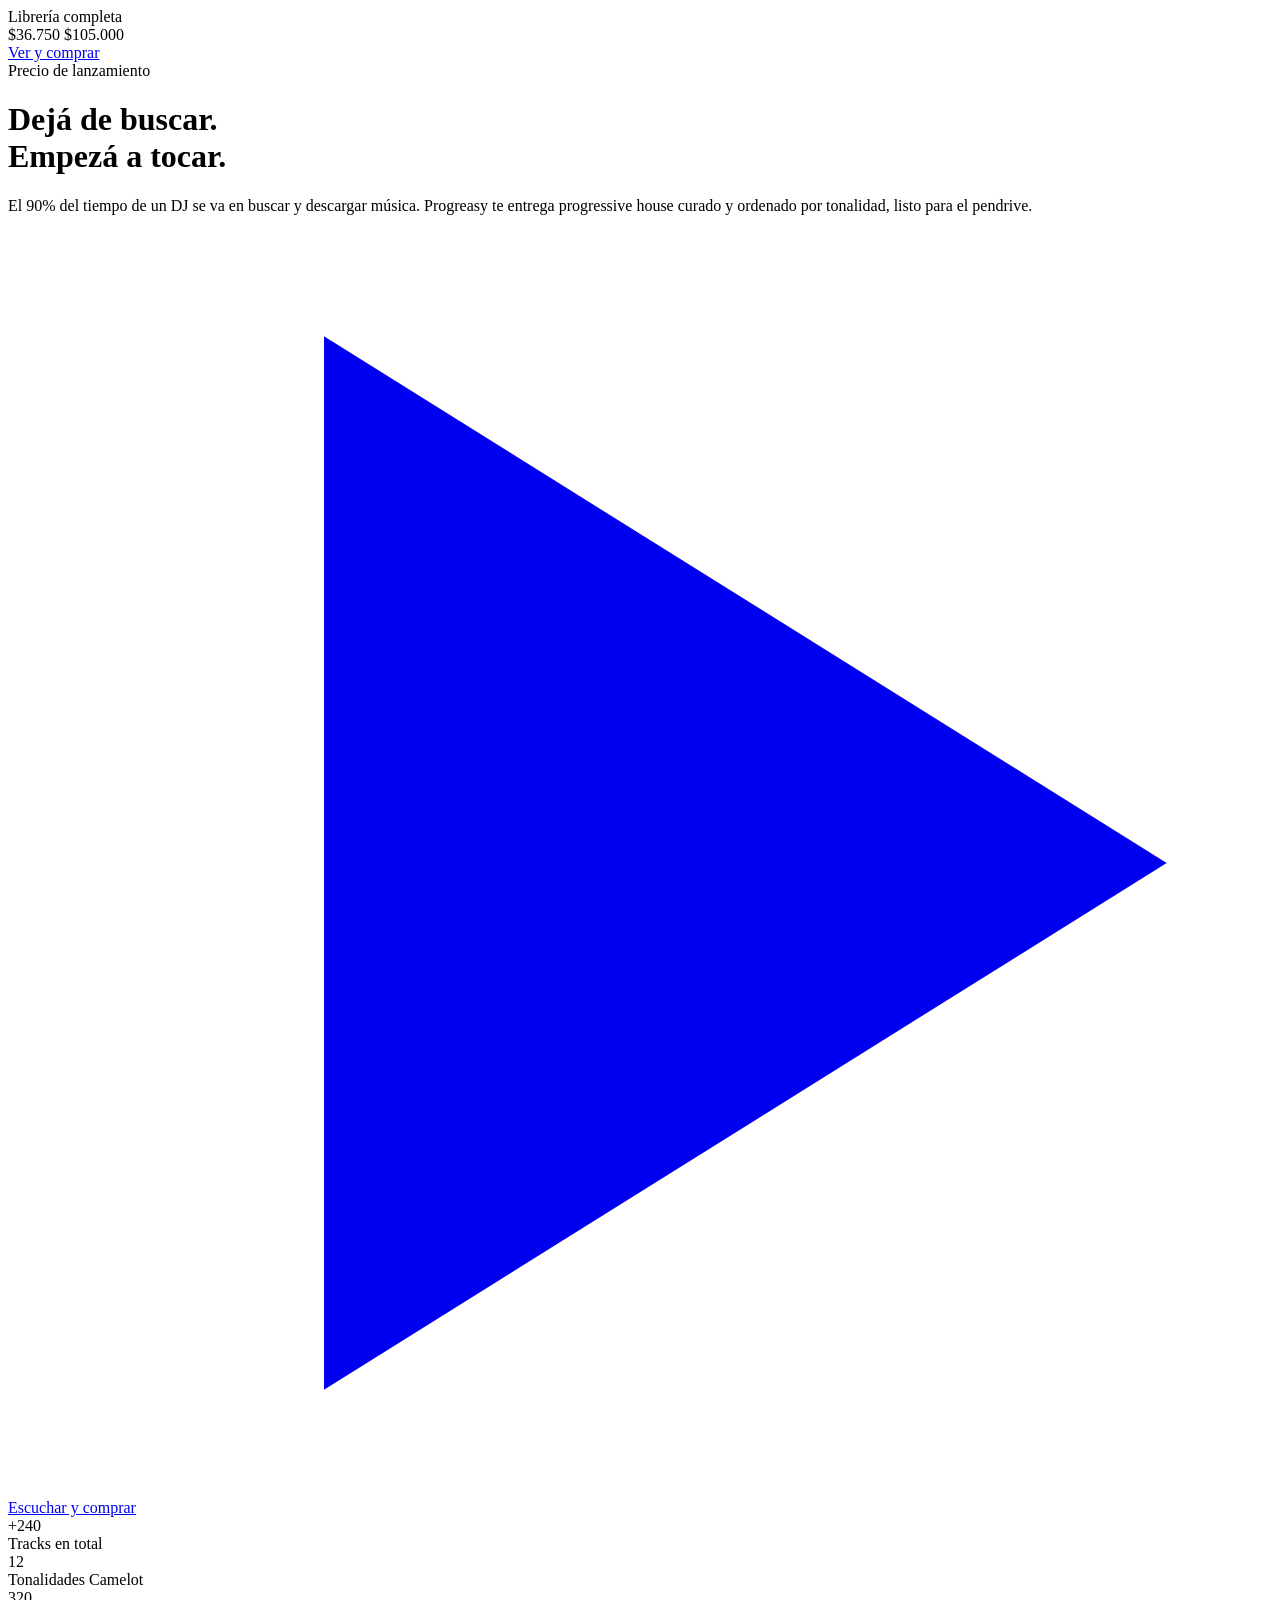
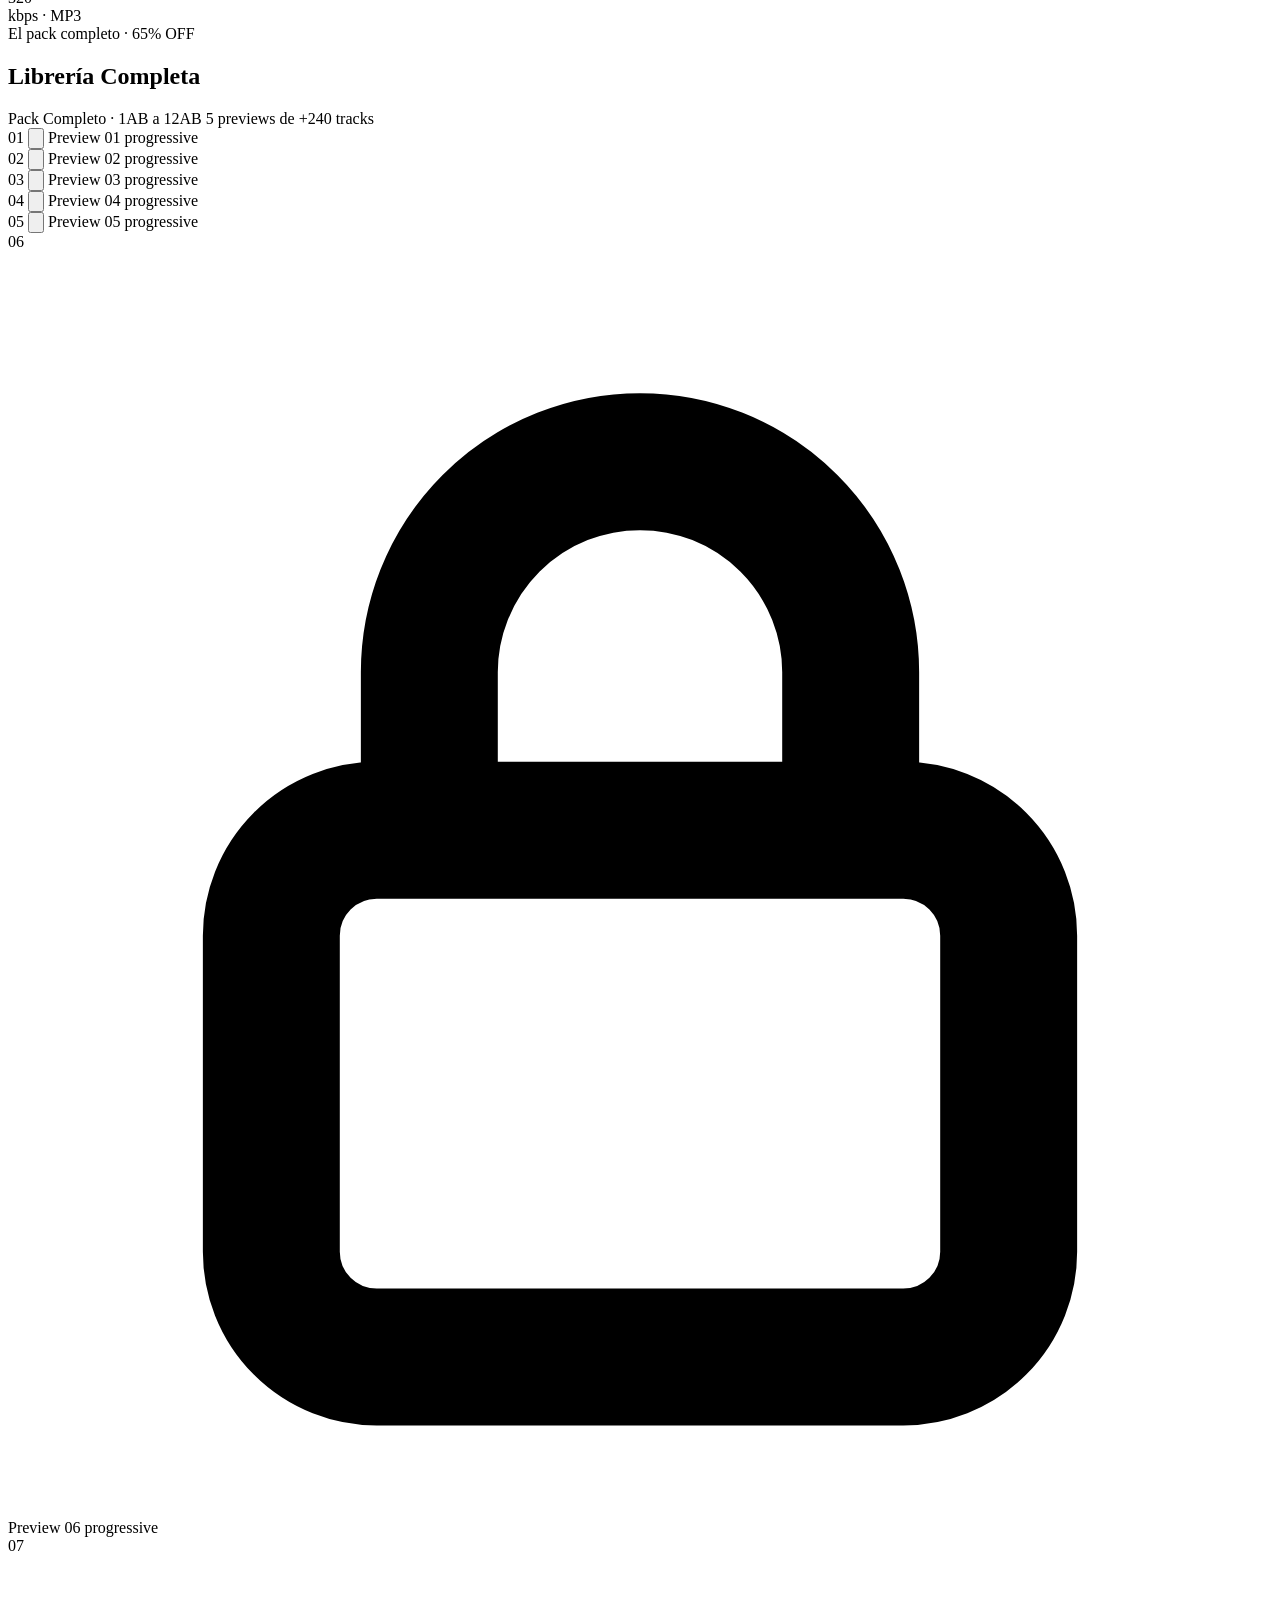
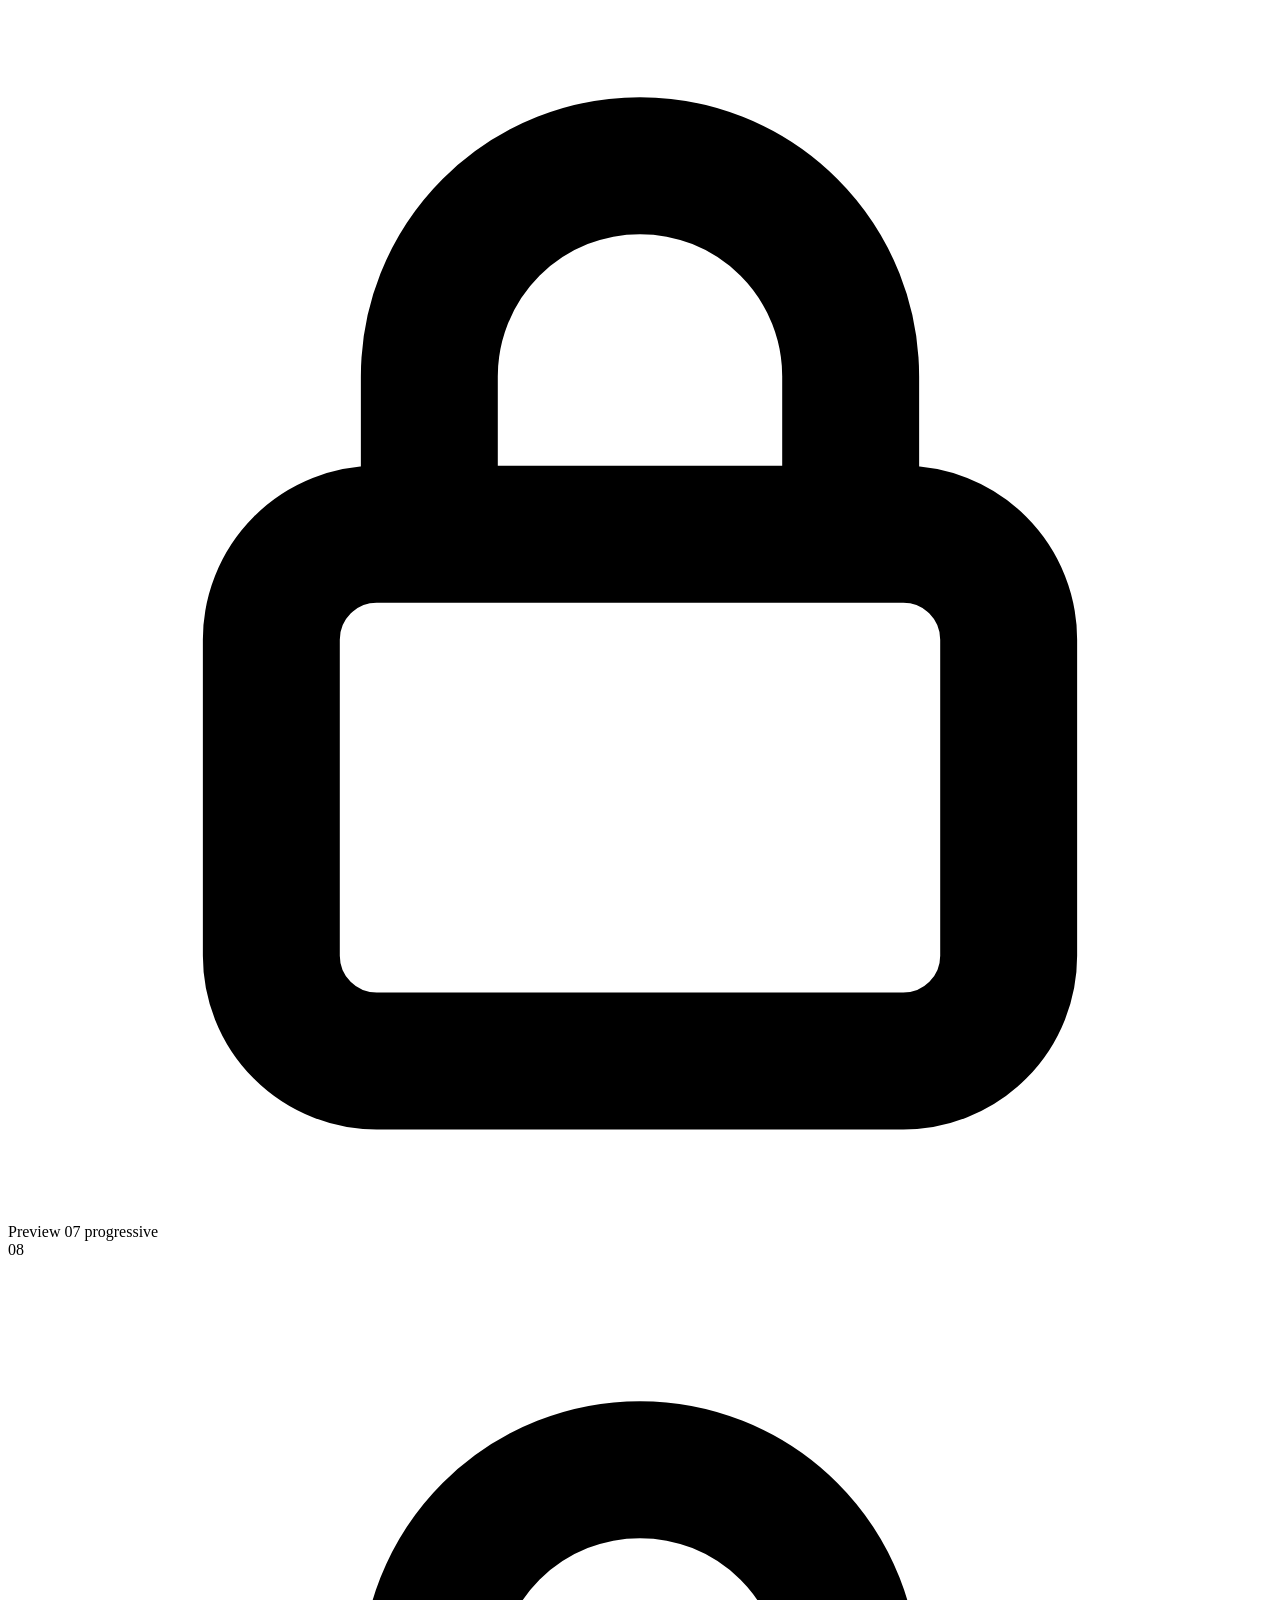
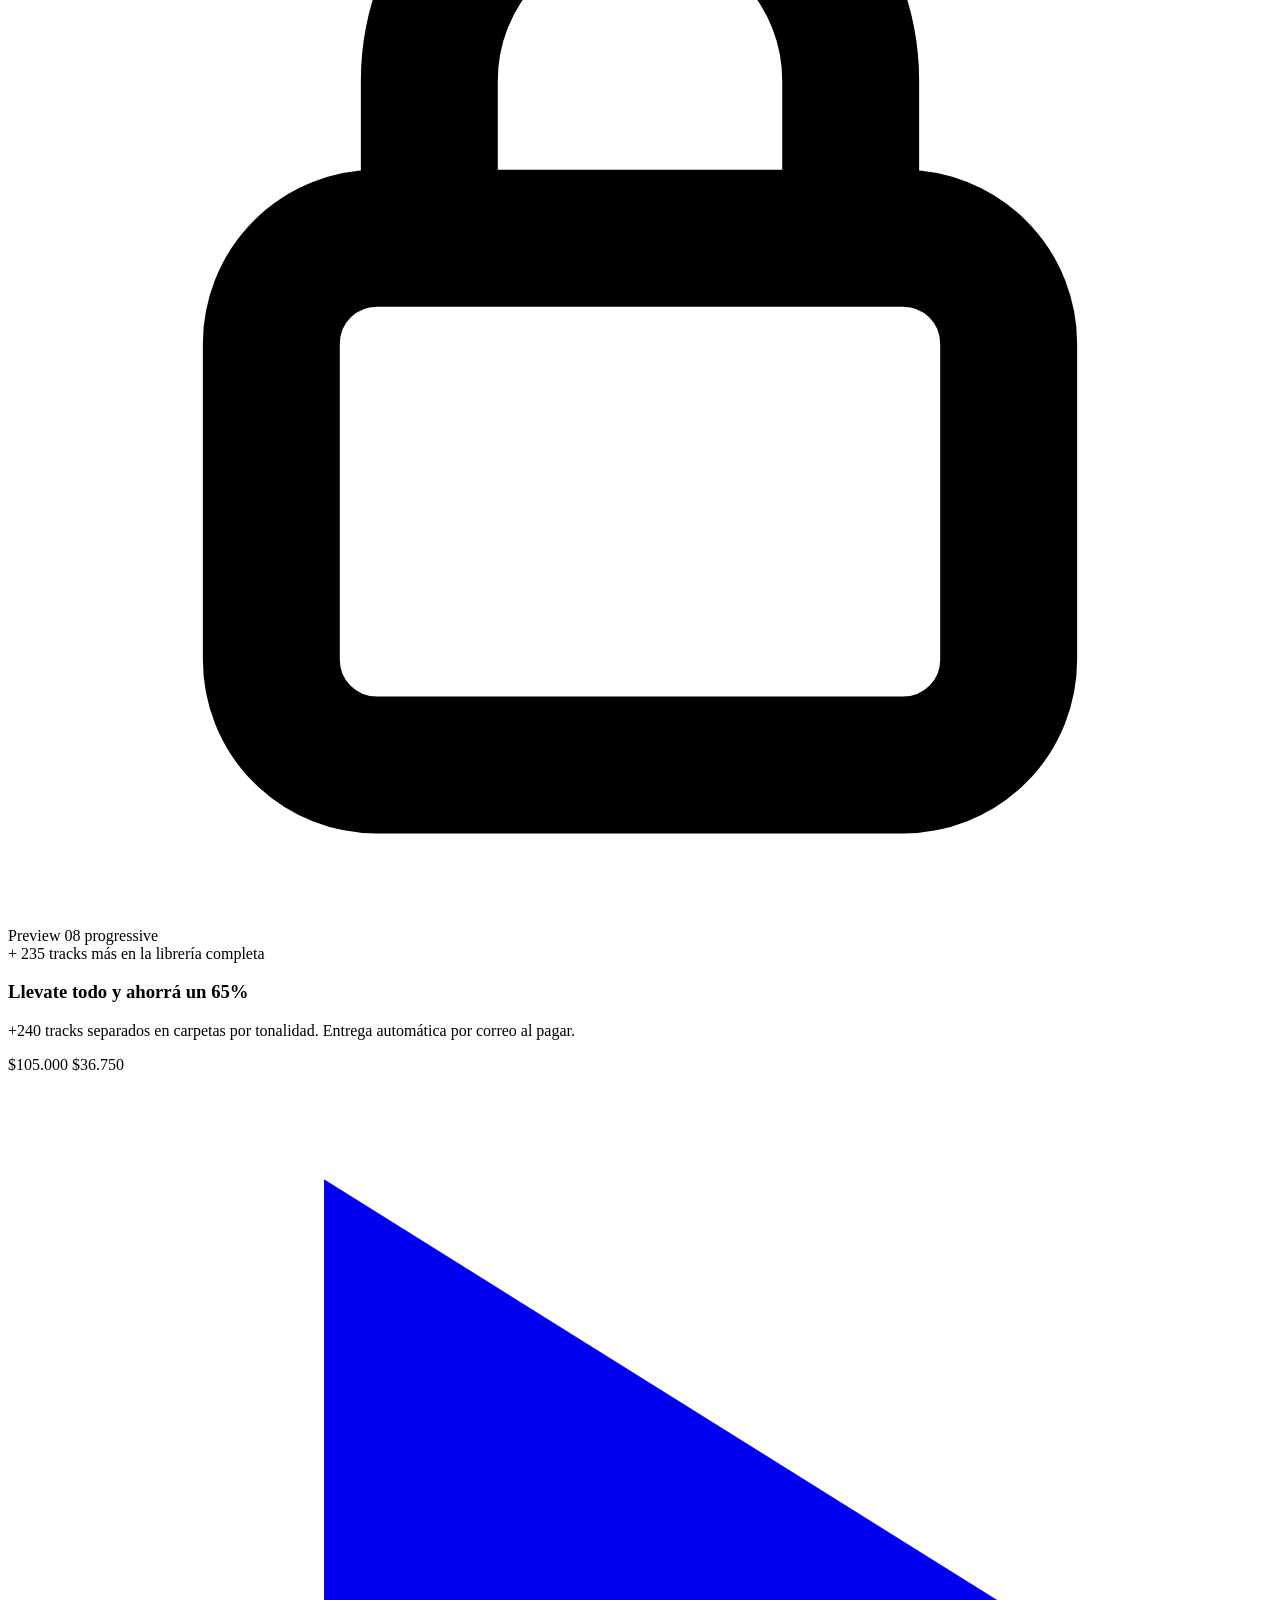
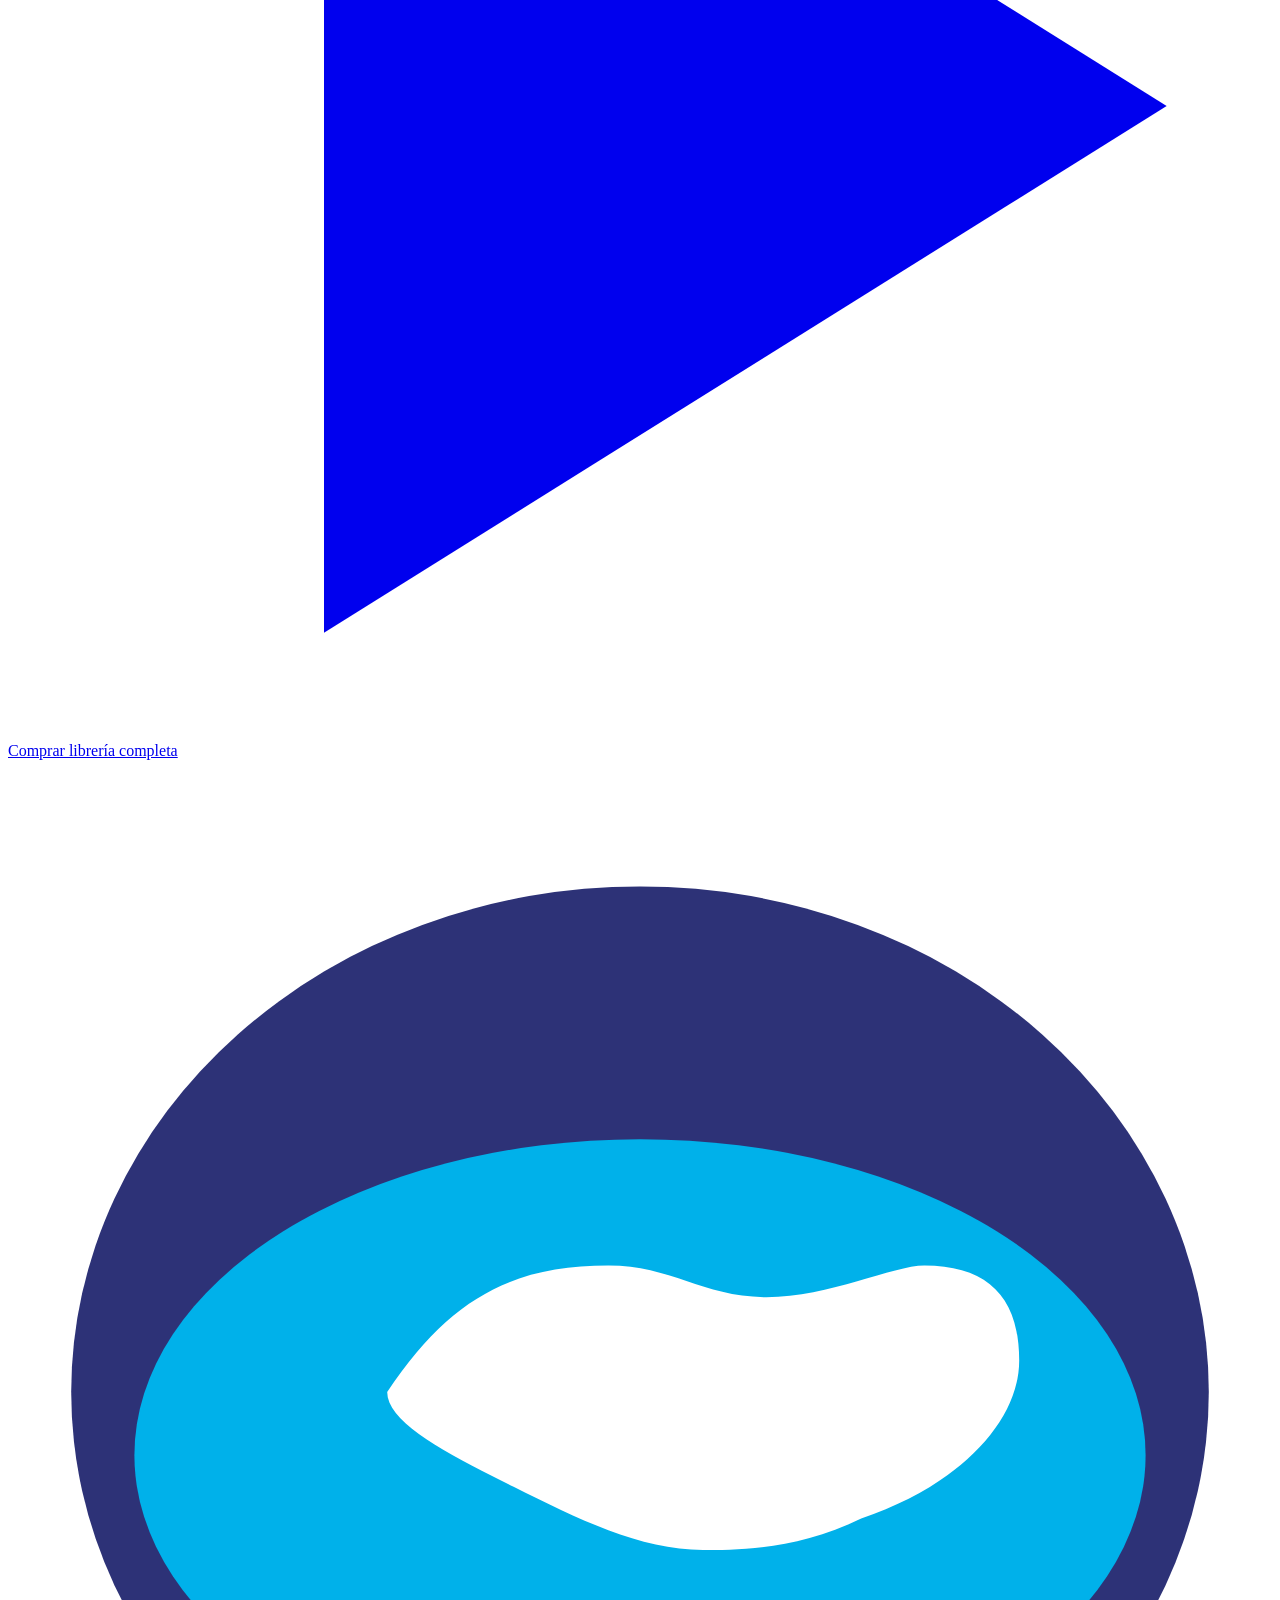
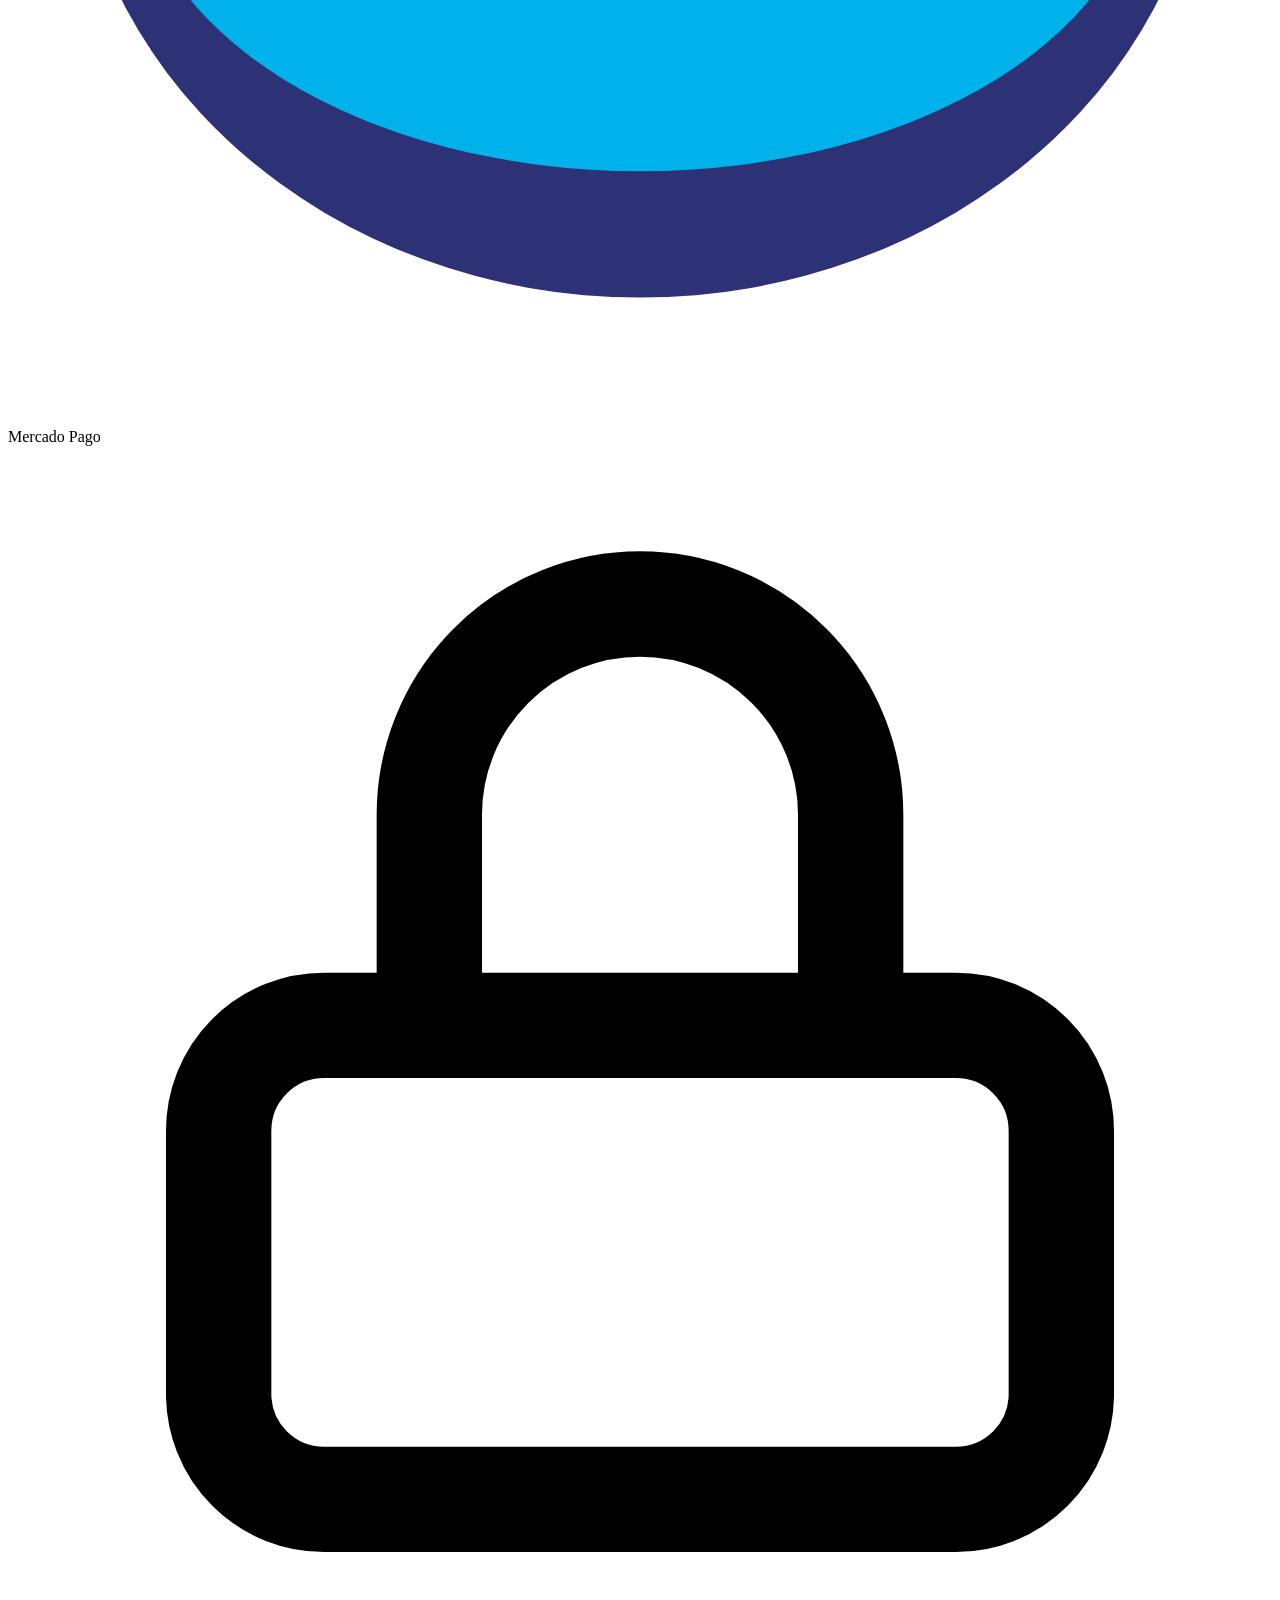
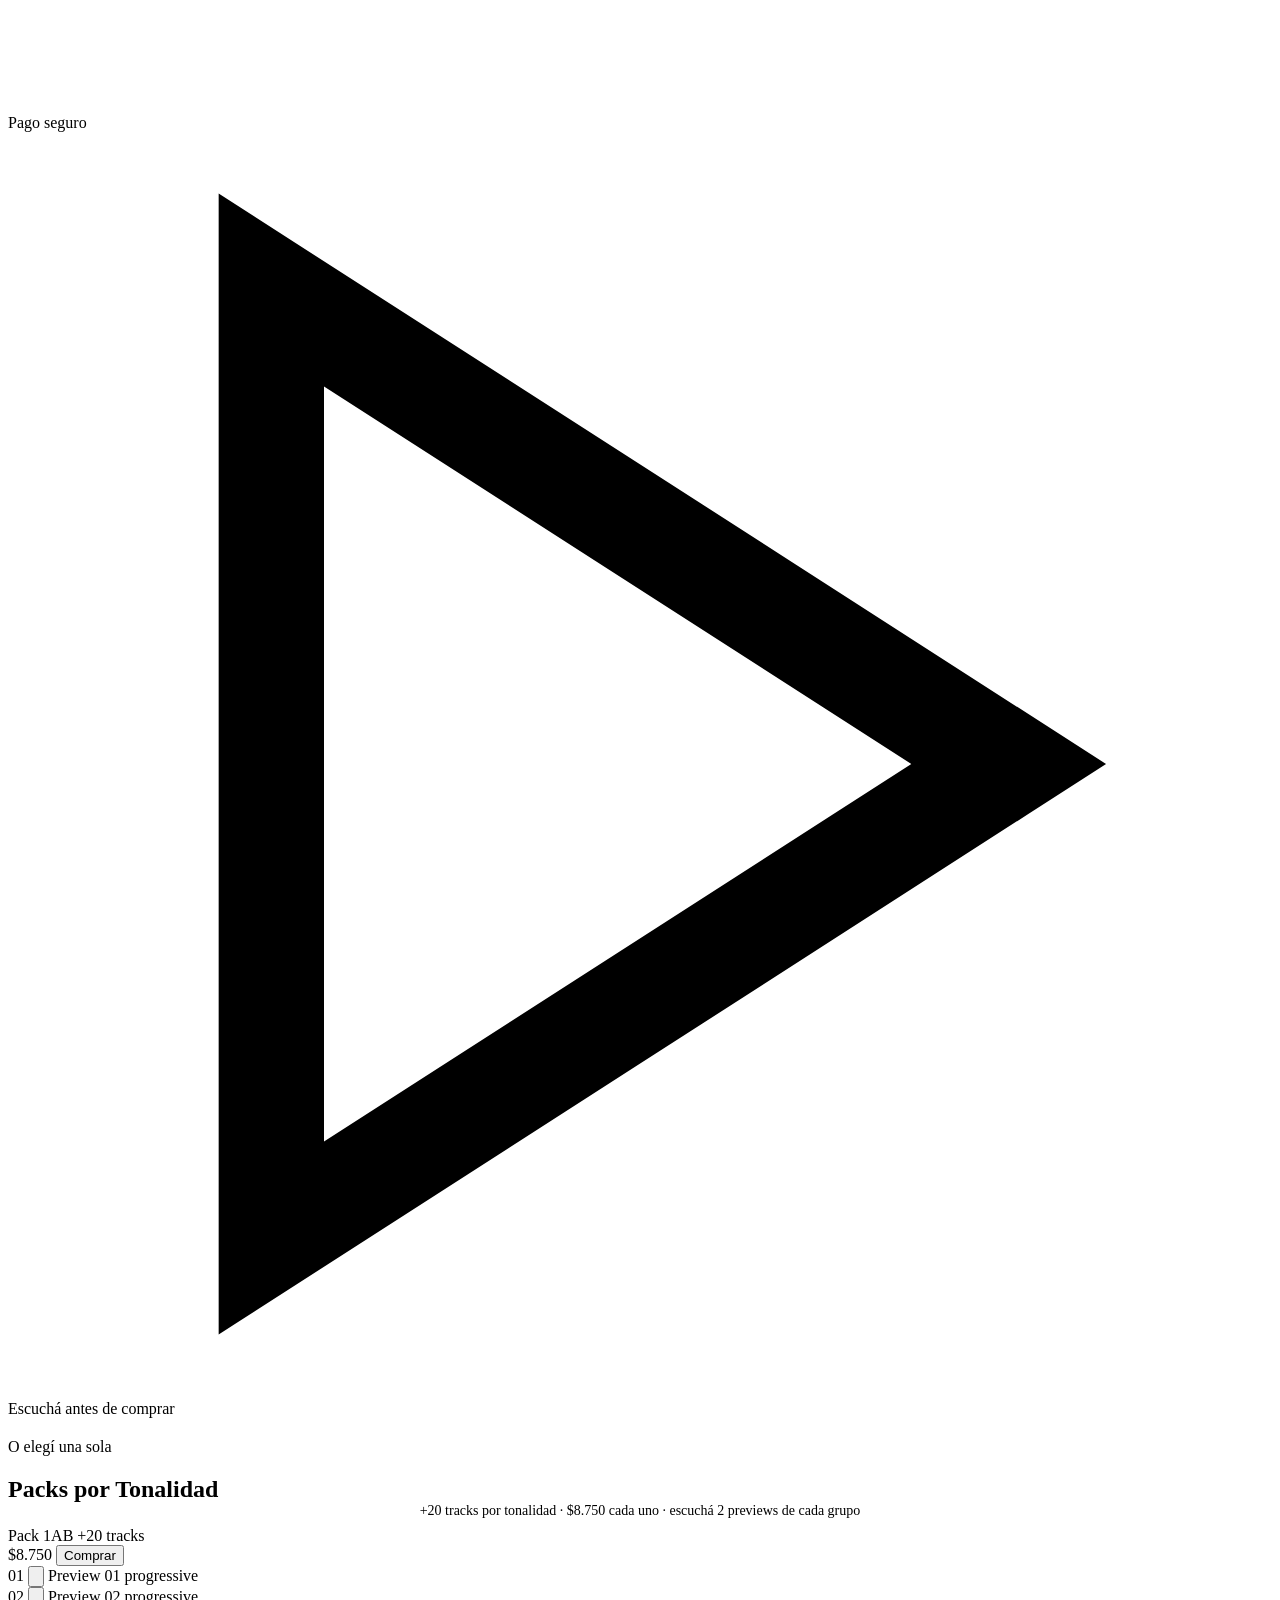
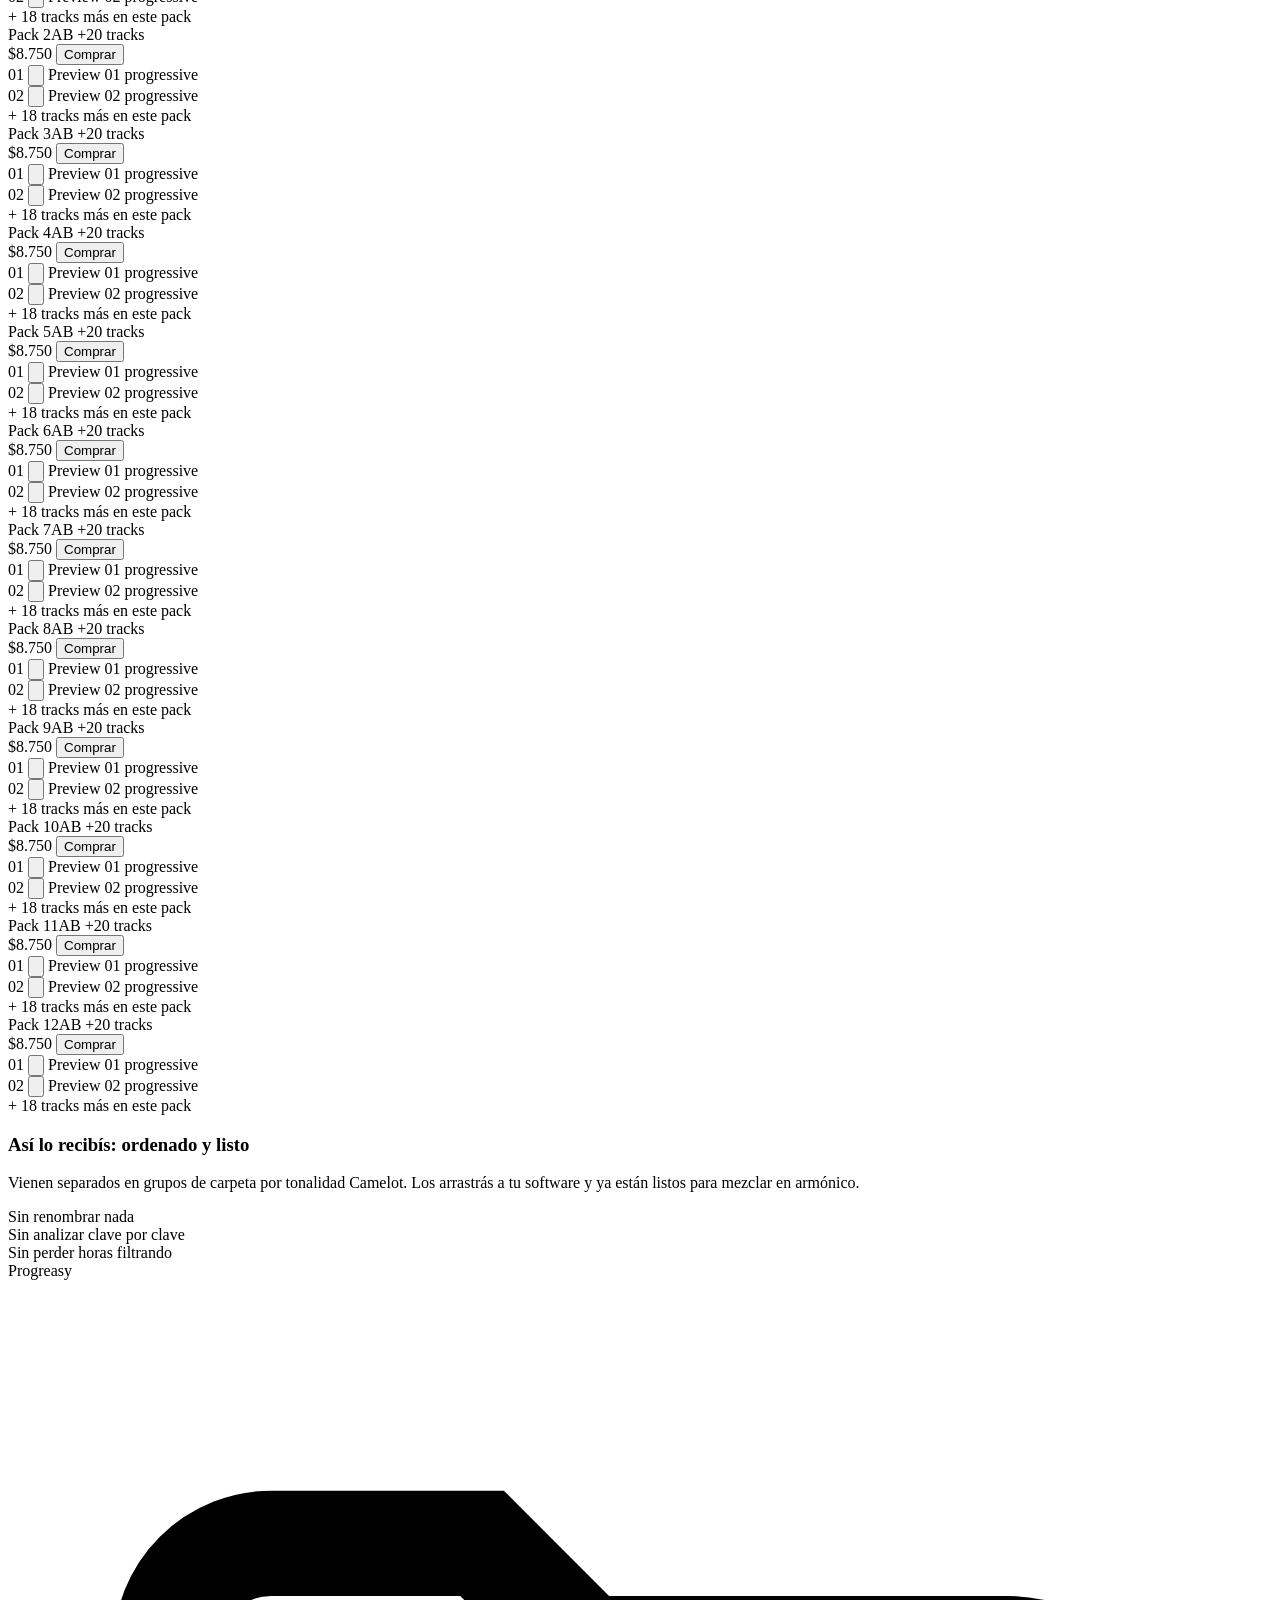
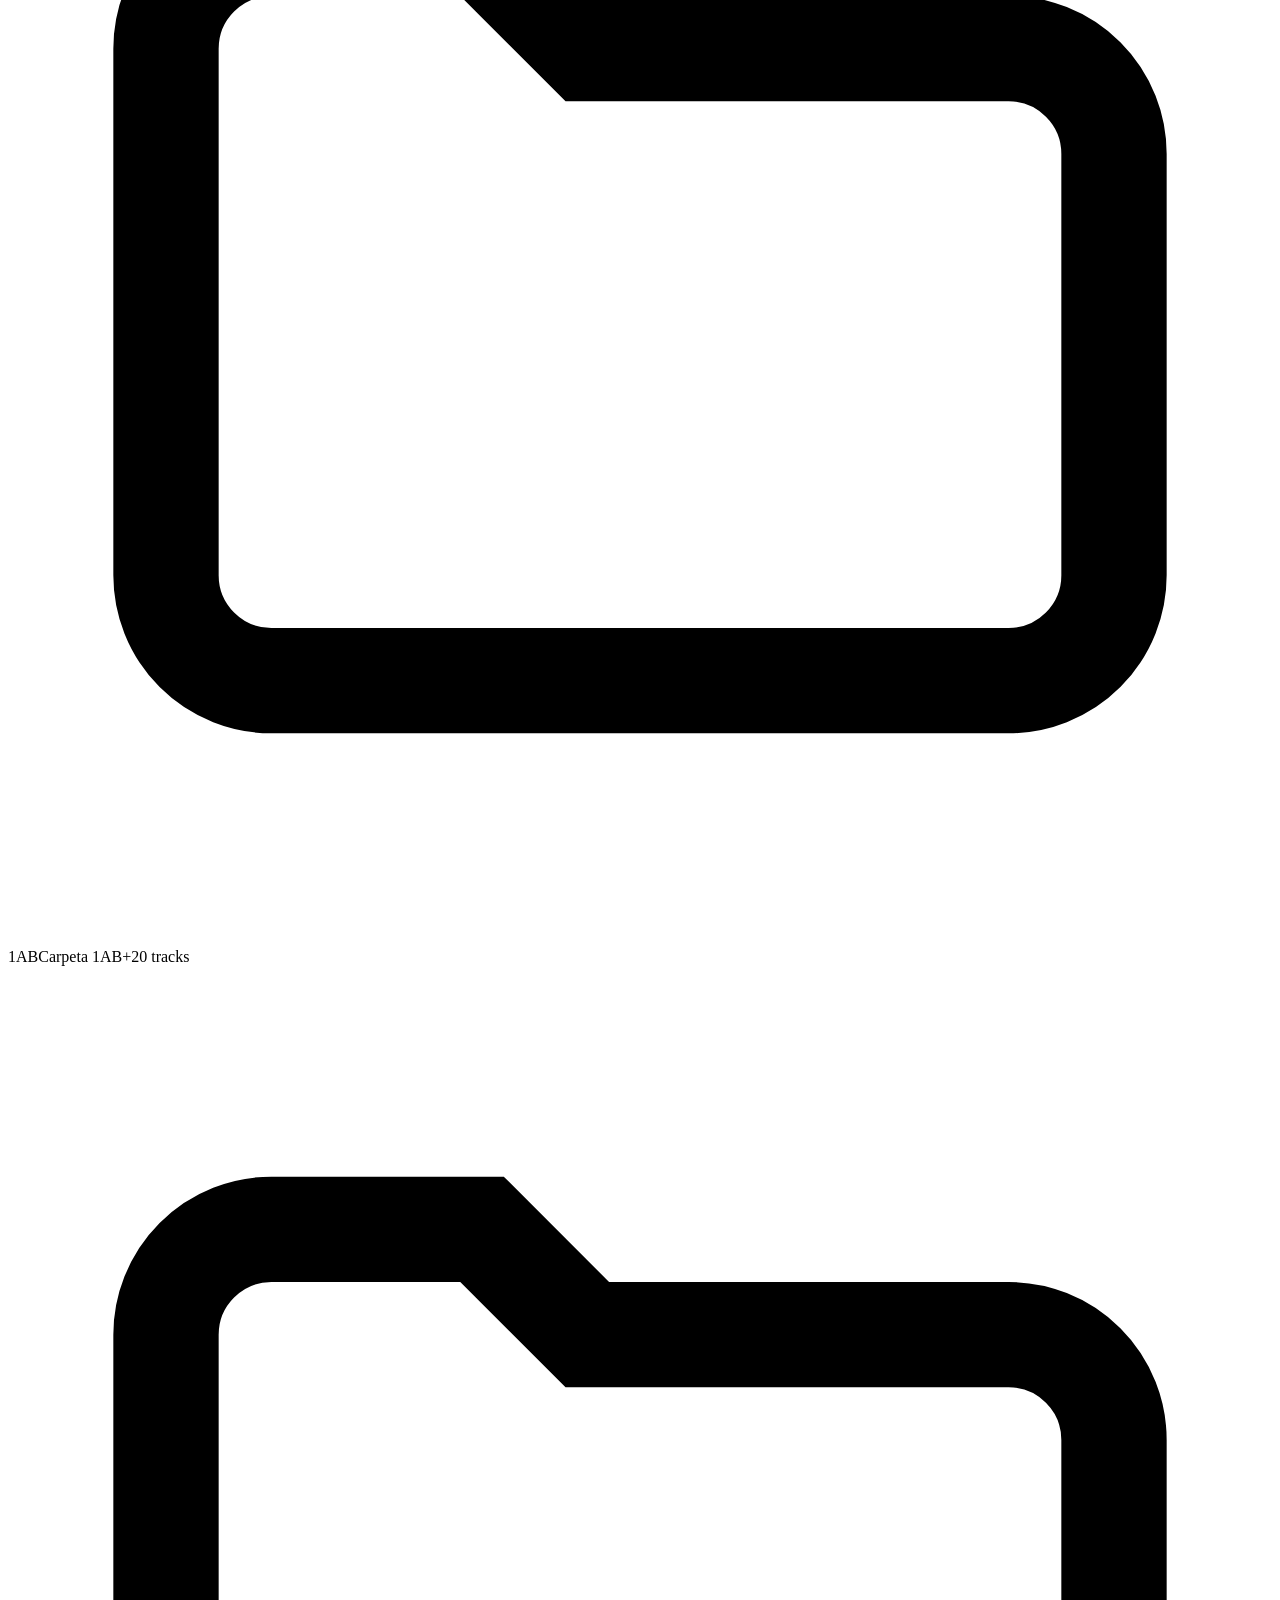
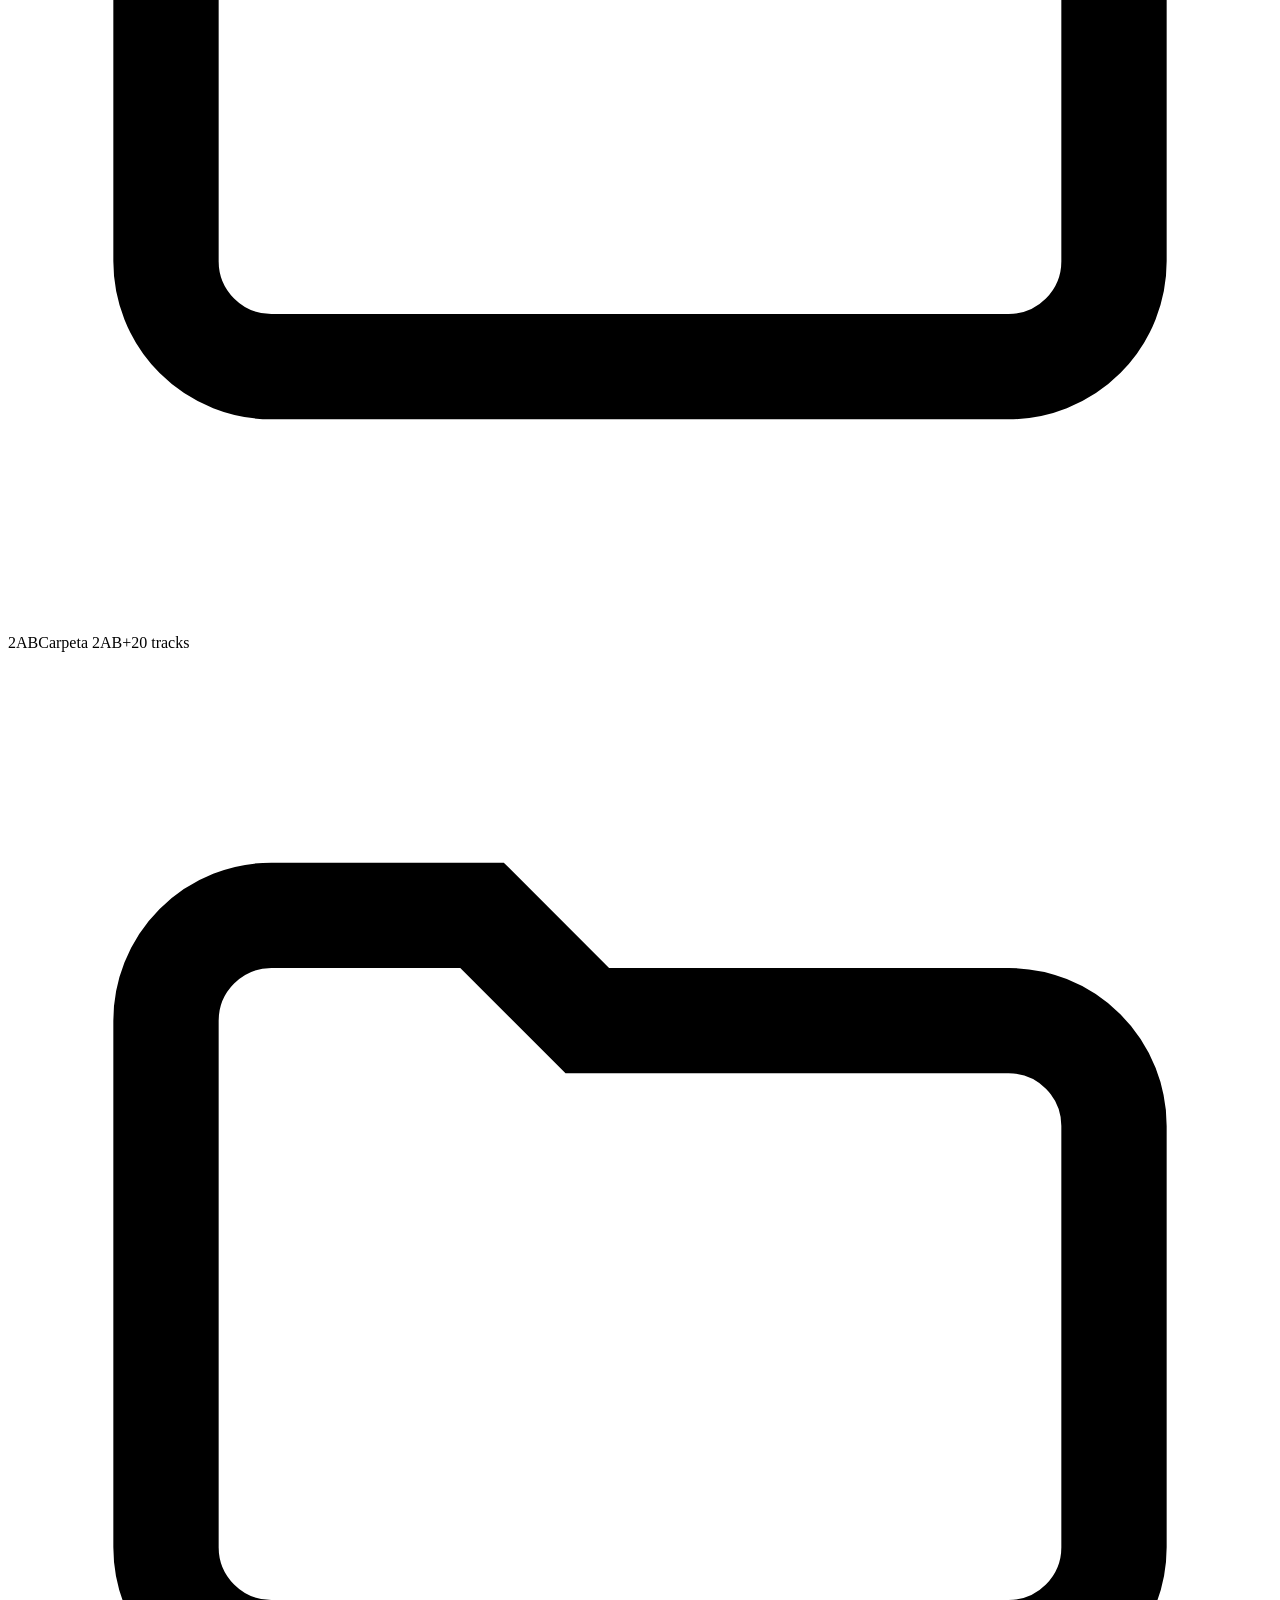
==== commit e18a3bd8: "Add files via upload" ====
--- a/index.html
+++ b/index.html
@@ -35,7 +35,7 @@
 <div class="sticky-buy">
   <div class="sb-info">
     <div class="sb-label">Librería completa</div>
-    <div class="sb-price">$54.450 <span class="sb-old">$105.000</span></div>
+    <div class="sb-price">$36.750 <span class="sb-old">$105.000</span></div>
   </div>
   <a href="#pack-completo" class="btn-primary">Ver y comprar</a>
 </div>
@@ -68,7 +68,7 @@
 
 <!-- PACK COMPLETO -->
 <div class="inner offer" id="pack-completo">
-  <div class="section-kicker">El pack completo · 48% OFF</div>
+  <div class="section-kicker">El pack completo · 65% OFF</div>
   <h2 class="section-title">Librería <span class="grad">Completa</span></h2>
 
   <div class="pack">
@@ -83,11 +83,11 @@
   </div>
 
   <div class="buy-block">
-    <h3>Llevate todo y ahorrá un 48%</h3>
+    <h3>Llevate todo y ahorrá un 65%</h3>
     <p>+240 tracks separados en carpetas por tonalidad. Entrega automática por correo al pagar.</p>
     <div class="offer-price">
       <span class="price-old">$105.000</span>
-      <span class="price-new">$54.450</span>
+      <span class="price-new">$36.750</span>
     </div>
     <a href="https://progreasy.com/" target="_blank" class="btn-primary btn-block" onclick="fbTrack('InitiateCheckout')">
       <svg viewBox="0 0 12 12" fill="currentColor"><polygon points="3,1 11,6 3,11"/></svg>
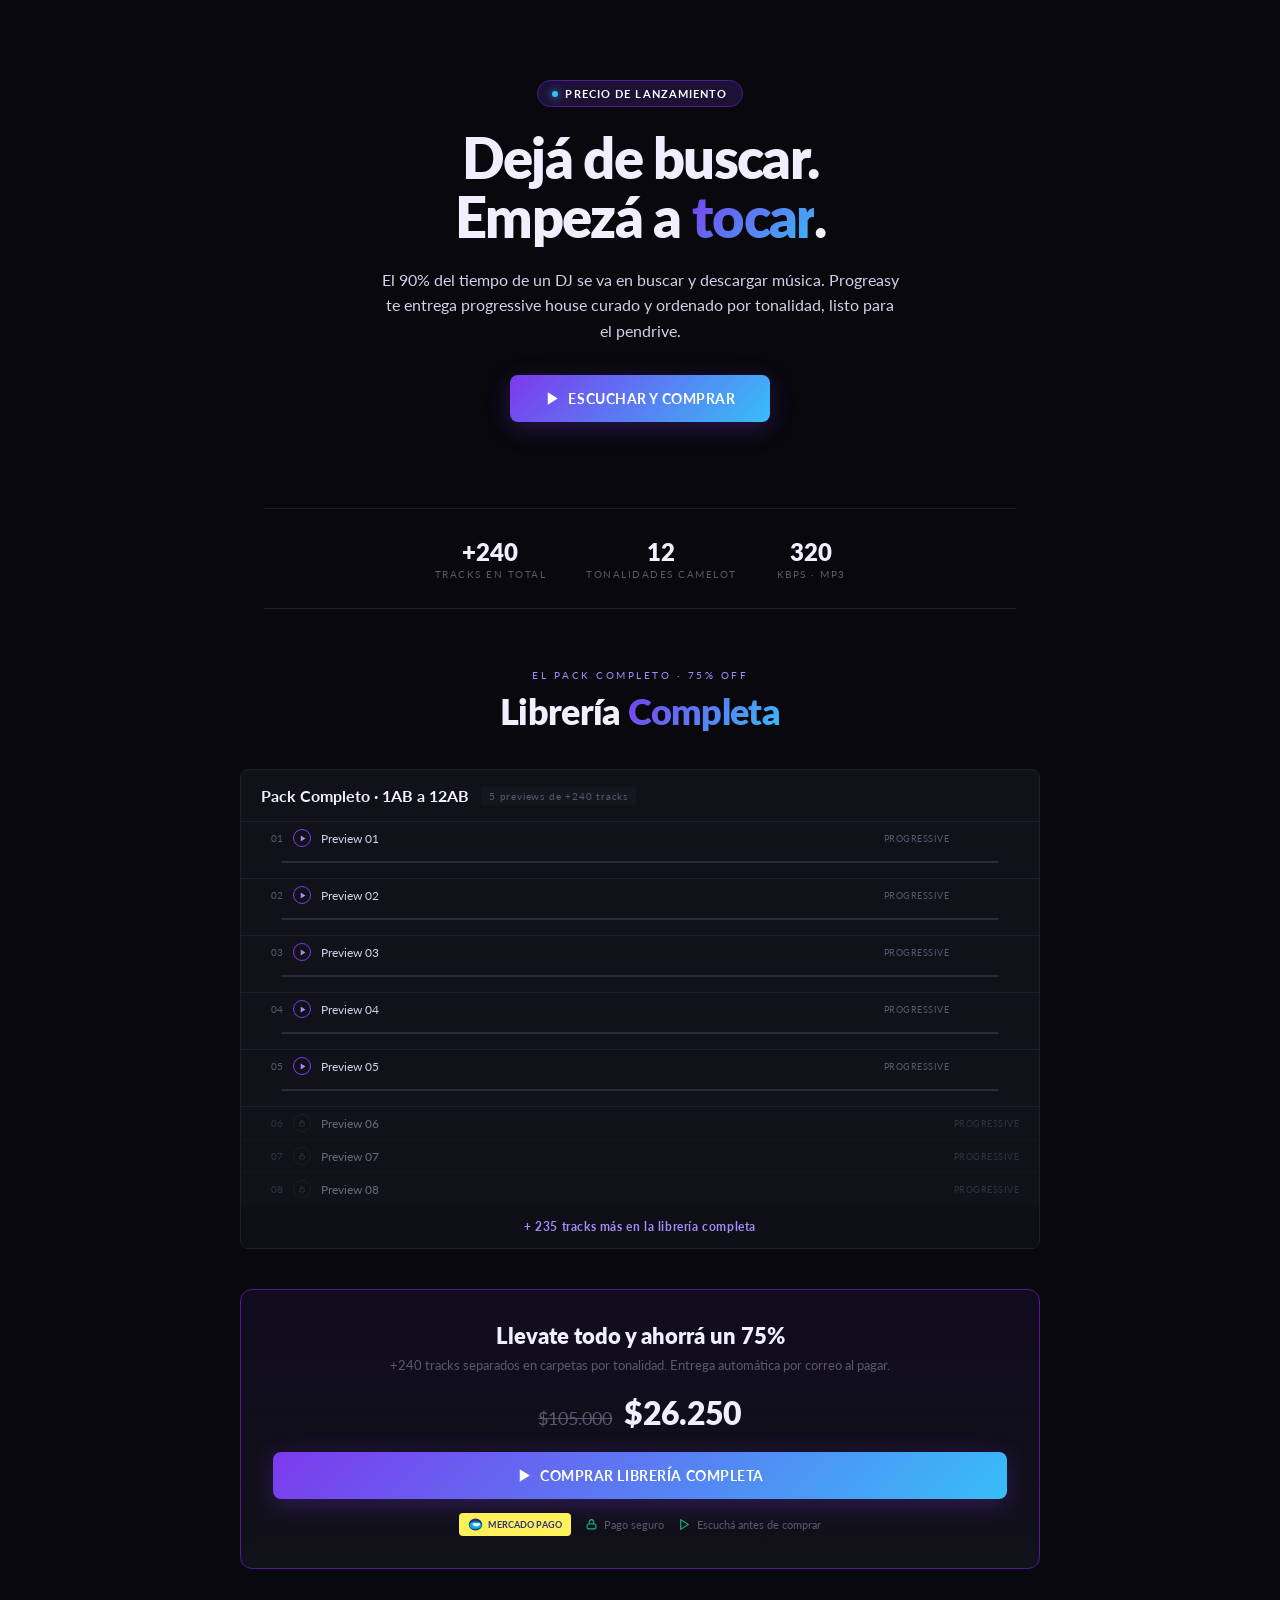
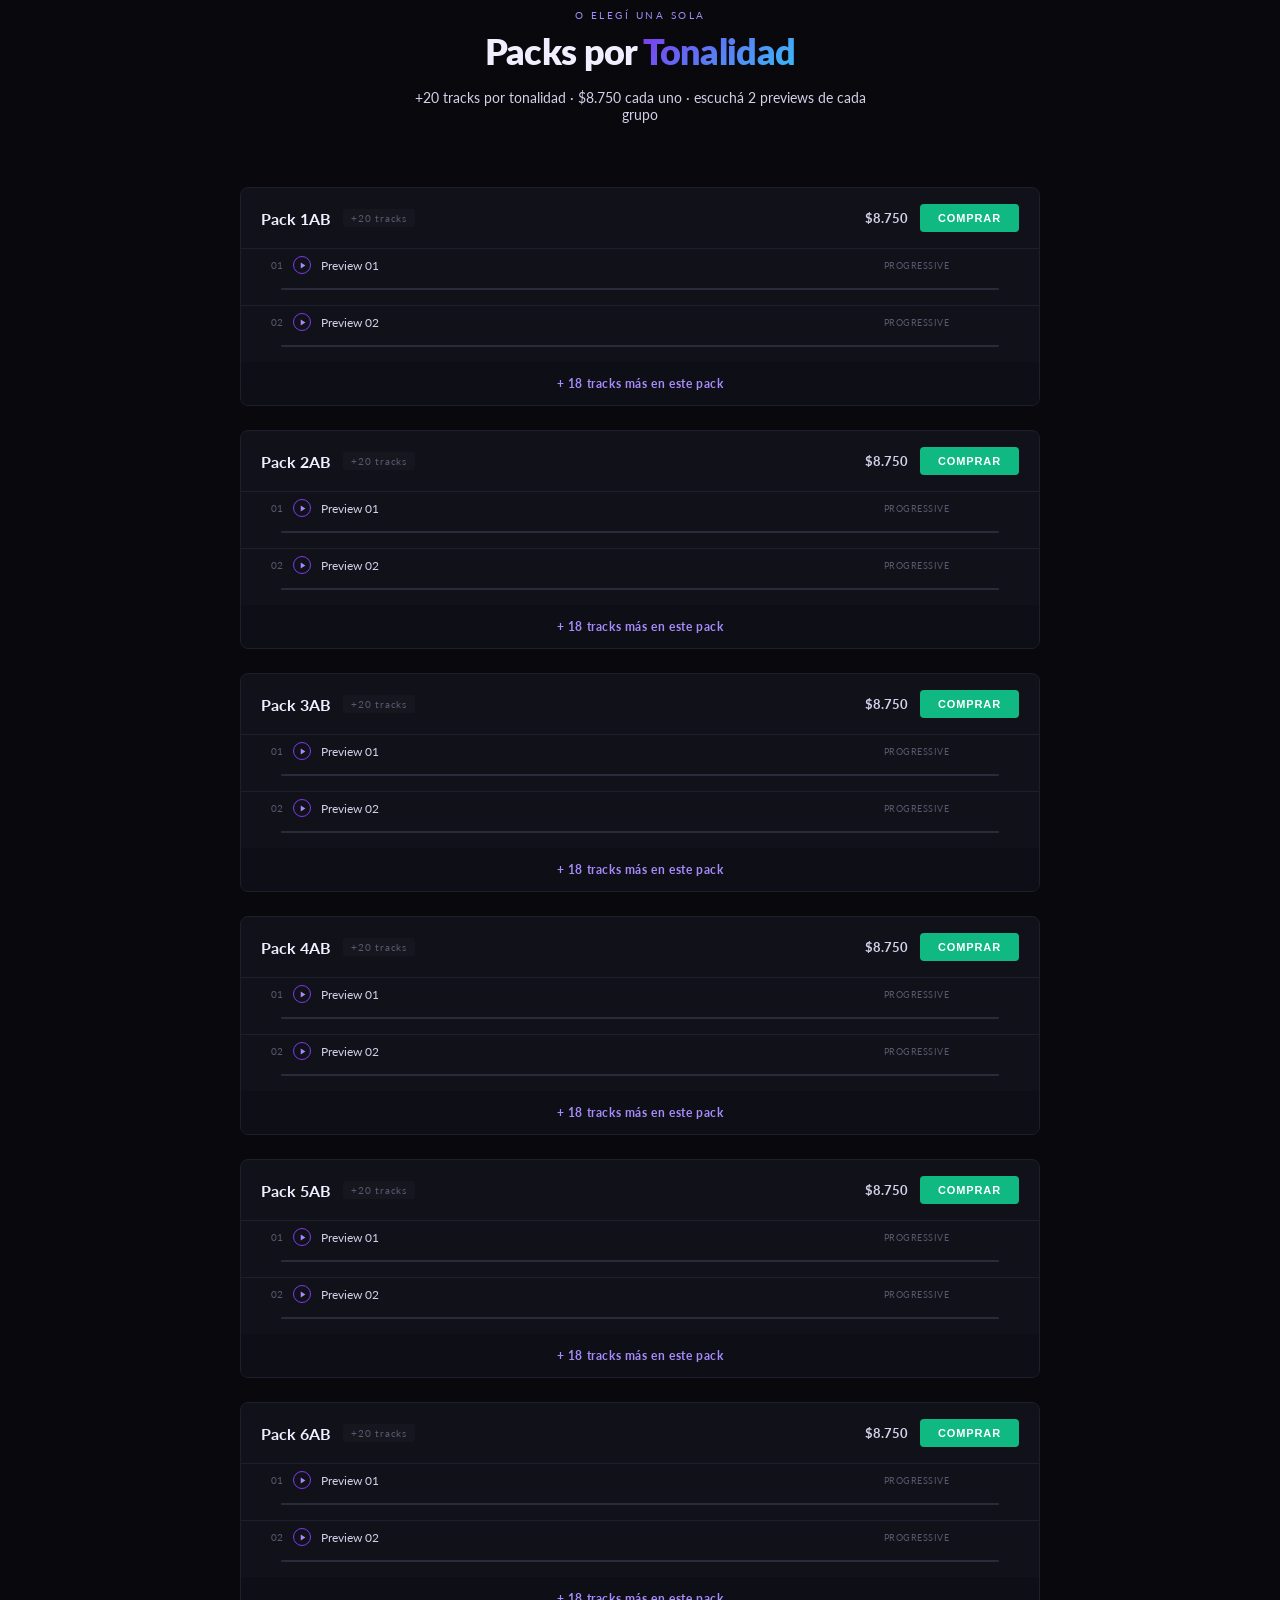
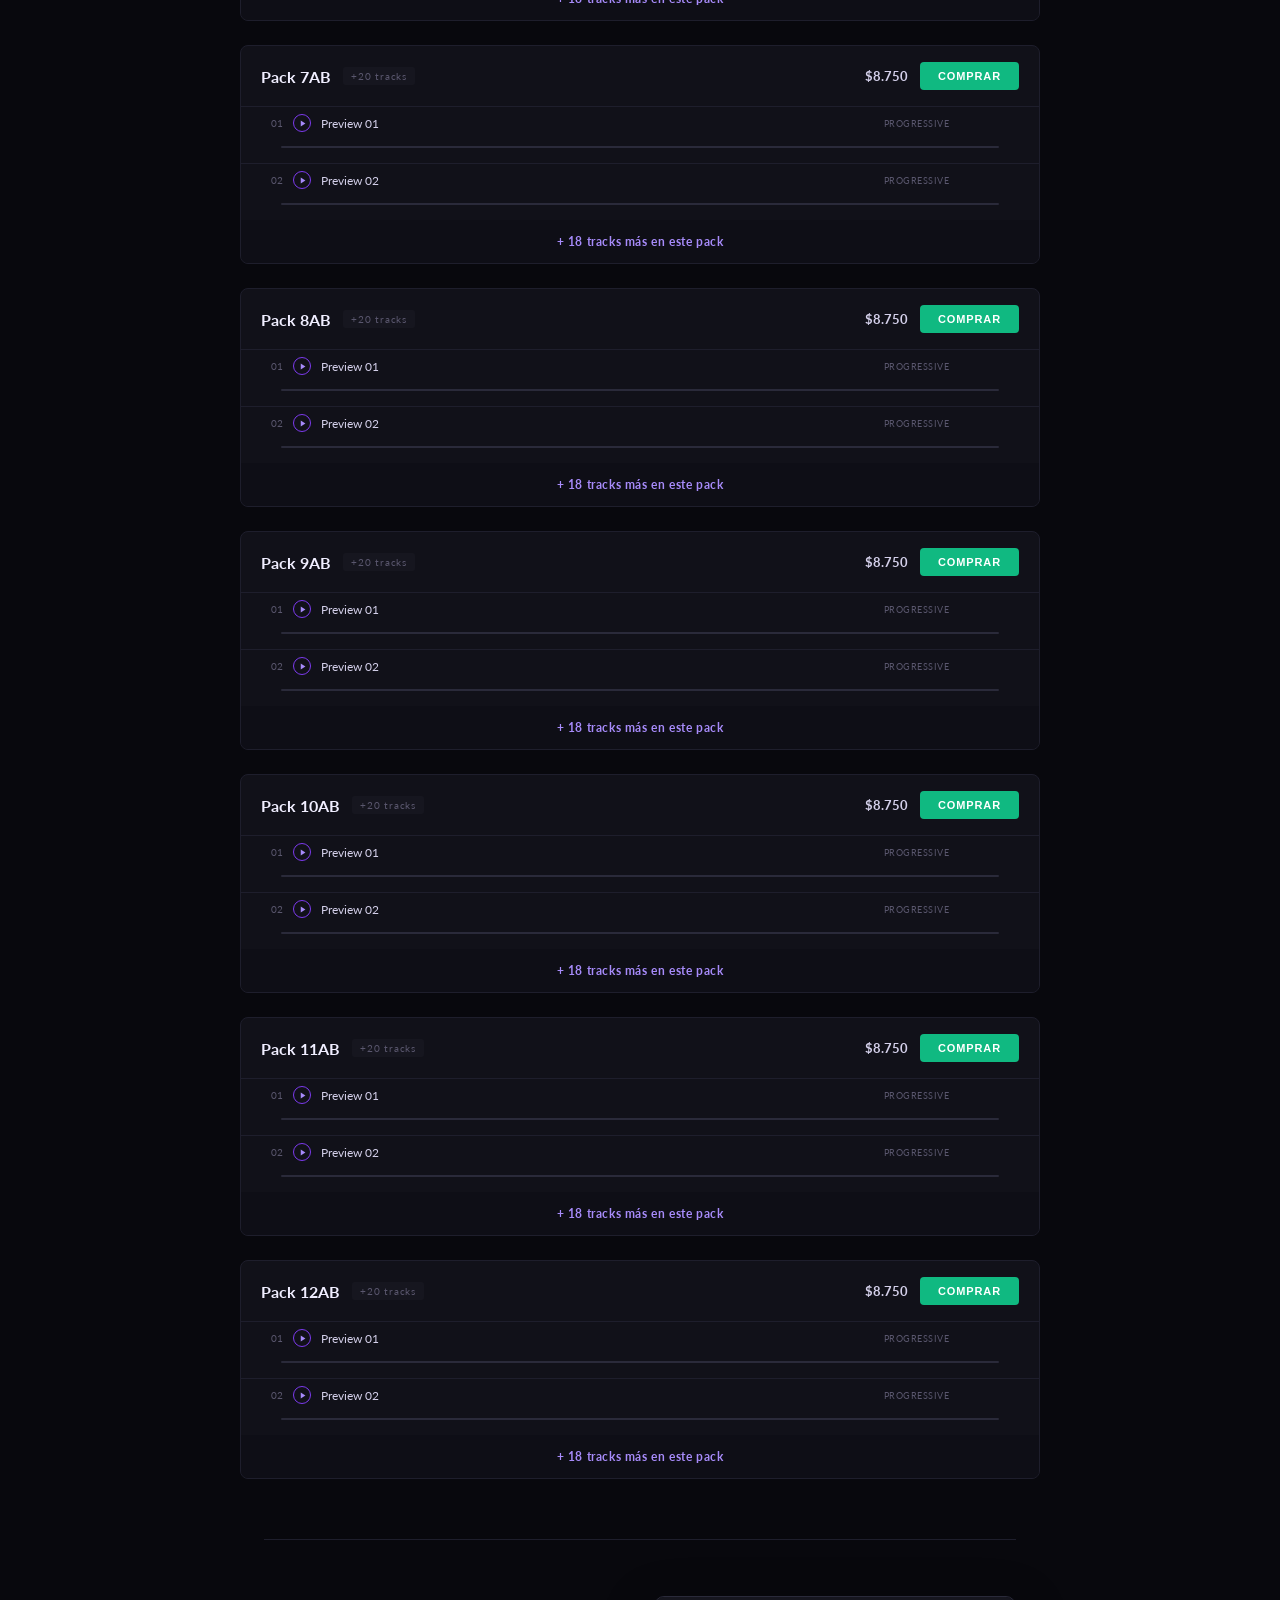
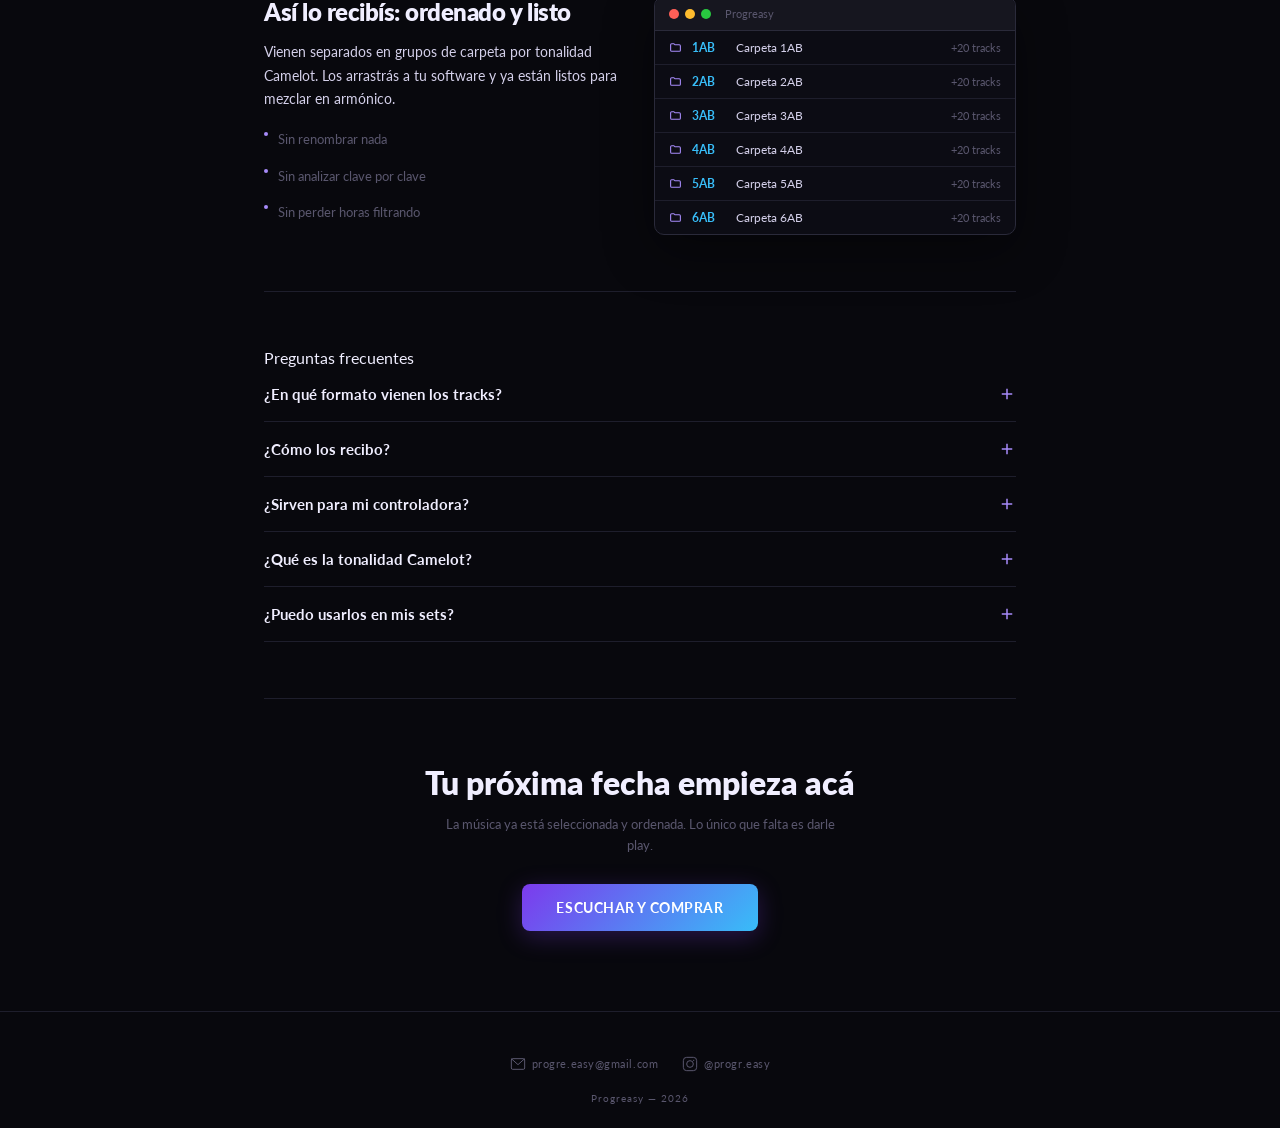
==== commit 4d6f48dc: "Add files via upload" ====
--- a/index.html
+++ b/index.html
@@ -35,7 +35,7 @@
 <div class="sticky-buy">
   <div class="sb-info">
     <div class="sb-label">Librería completa</div>
-    <div class="sb-price">$36.750 <span class="sb-old">$105.000</span></div>
+    <div class="sb-price">$26.250 <span class="sb-old">$105.000</span></div>
   </div>
   <a href="#pack-completo" class="btn-primary">Ver y comprar</a>
 </div>
@@ -68,7 +68,7 @@
 
 <!-- PACK COMPLETO -->
 <div class="inner offer" id="pack-completo">
-  <div class="section-kicker">El pack completo · 65% OFF</div>
+  <div class="section-kicker">El pack completo · 75% OFF</div>
   <h2 class="section-title">Librería <span class="grad">Completa</span></h2>
 
   <div class="pack">
@@ -83,11 +83,11 @@
   </div>
 
   <div class="buy-block">
-    <h3>Llevate todo y ahorrá un 65%</h3>
+    <h3>Llevate todo y ahorrá un 75%</h3>
     <p>+240 tracks separados en carpetas por tonalidad. Entrega automática por correo al pagar.</p>
     <div class="offer-price">
       <span class="price-old">$105.000</span>
-      <span class="price-new">$36.750</span>
+      <span class="price-new">$26.250</span>
     </div>
     <a href="https://progreasy.com/" target="_blank" class="btn-primary btn-block" onclick="fbTrack('InitiateCheckout')">
       <svg viewBox="0 0 12 12" fill="currentColor"><polygon points="3,1 11,6 3,11"/></svg>
--- a/styles.css
+++ b/styles.css
@@ -0,0 +1,721 @@
+*, *::before, *::after { box-sizing: border-box; margin: 0; padding: 0; }
+
+:root {
+  --bg: #08080d;
+  --bg2: #0e0e16;
+  --bg3: #16161f;
+  --bg-card: #111119;
+  --violet: #7c3aed;
+  --violet-light: #a78bfa;
+  --violet-dim: #4c1d95;
+  --violet-glow: rgba(124, 58, 237, 0.08);
+  --green: #10b981;
+  --green-hover: #059669;
+  --white: #f0eeff;
+  --white2: #d4d0ea;
+  --muted: #5a576e;
+  --border: #1e1e2c;
+  --border2: #2a2a3a;
+}
+
+body {
+  background: var(--bg);
+  color: var(--white);
+  font-family: 'Lato', sans-serif;
+  font-weight: 400;
+  min-height: 100vh;
+  -webkit-font-smoothing: antialiased;
+}
+
+.inner { max-width: 800px; margin: 0 auto; padding: 0 24px; }
+
+a { color: inherit; }
+
+/* ---- TOP NAV (paginas internas) ---- */
+.topnav {
+  display: flex;
+  align-items: center;
+  justify-content: space-between;
+  padding: 22px 0;
+  border-bottom: 1px solid var(--border);
+}
+
+.back-link {
+  display: inline-flex;
+  align-items: center;
+  gap: 7px;
+  color: var(--muted);
+  text-decoration: none;
+  font-size: 12px;
+  letter-spacing: 0.05em;
+  transition: color 0.15s;
+}
+
+.back-link:hover { color: var(--violet-light); }
+.back-link svg { width: 14px; height: 14px; }
+
+.brand {
+  font-weight: 800;
+  font-size: 18px;
+  letter-spacing: -0.02em;
+  color: var(--white);
+  text-decoration: none;
+}
+
+.brand em { font-style: normal; color: var(--violet-light); }
+
+/* ---- HERO ---- */
+.hero {
+  padding: 80px 0 60px;
+  border-bottom: 1px solid var(--border);
+  text-align: center;
+}
+
+.hero h1 {
+  font-weight: 800;
+  font-size: clamp(32px, 6vw, 56px);
+  letter-spacing: -0.03em;
+  color: var(--white);
+  line-height: 1.05;
+  margin-bottom: 20px;
+}
+
+.hero h1 em { font-style: normal; color: var(--violet-light); }
+
+.hero-sub {
+  font-size: 16px;
+  color: var(--white2);
+  line-height: 1.6;
+  max-width: 520px;
+  margin: 0 auto 32px;
+}
+
+.hero-hook {
+  font-size: 12px;
+  color: var(--muted);
+  line-height: 2.2;
+  text-align: left;
+  max-width: 520px;
+  margin: 0 auto;
+}
+
+.hero-hook .hook-line { display: flex; align-items: flex-start; gap: 10px; }
+
+.hook-dot {
+  width: 4px; height: 4px; min-width: 4px;
+  border-radius: 50%;
+  background: var(--violet-light);
+  margin-top: 7px;
+}
+
+/* ---- CONTACT ---- */
+.contact-bar {
+  display: flex;
+  justify-content: center;
+  align-items: center;
+  gap: 24px;
+  padding: 20px 0;
+}
+
+.contact-link {
+  display: flex;
+  align-items: center;
+  gap: 6px;
+  color: var(--muted);
+  text-decoration: none;
+  font-size: 11px;
+  letter-spacing: 0.05em;
+  transition: color 0.15s;
+}
+
+.contact-link:hover { color: var(--violet-light); }
+.contact-link svg { width: 16px; height: 16px; flex-shrink: 0; }
+
+/* ---- TRUST BAR ---- */
+.trust-bar { border-bottom: 1px solid var(--border); padding: 28px 0; }
+.trust-row { display: flex; justify-content: center; gap: 40px; flex-wrap: wrap; }
+.trust-item { text-align: center; }
+.trust-num { font-weight: 800; font-size: 24px; color: var(--white); }
+.trust-label { font-size: 10px; letter-spacing: 0.15em; text-transform: uppercase; color: var(--muted); margin-top: 2px; }
+
+/* ---- PROMO CARDS (pagina 1) ---- */
+.promos { padding: 56px 0 20px; }
+
+.promo-section-title {
+  font-size: 10px;
+  letter-spacing: 0.25em;
+  text-transform: uppercase;
+  color: var(--muted);
+  text-align: center;
+  margin-bottom: 8px;
+}
+
+.promo {
+  position: relative;
+  margin-top: 24px;
+  background: var(--bg-card);
+  border: 1px solid var(--border);
+  border-radius: 12px;
+  padding: 36px 32px;
+  text-align: center;
+  overflow: hidden;
+}
+
+.promo.featured { border-color: var(--violet-dim); background: linear-gradient(180deg, rgba(124,58,237,0.06), var(--bg-card)); }
+
+.promo-badge {
+  display: inline-block;
+  font-size: 10px;
+  font-weight: 700;
+  letter-spacing: 0.12em;
+  text-transform: uppercase;
+  color: #fff;
+  background: var(--violet);
+  padding: 5px 12px;
+  border-radius: 20px;
+  margin-bottom: 16px;
+}
+
+.promo h3 {
+  font-weight: 800;
+  font-size: clamp(22px, 4vw, 30px);
+  letter-spacing: -0.02em;
+  color: var(--white);
+  margin-bottom: 12px;
+}
+
+.promo p {
+  font-size: 14px;
+  color: var(--white2);
+  line-height: 1.6;
+  max-width: 460px;
+  margin: 0 auto 24px;
+}
+
+.promo-price {
+  display: flex;
+  align-items: baseline;
+  justify-content: center;
+  gap: 12px;
+  margin-bottom: 24px;
+}
+
+.price-old {
+  text-decoration: line-through;
+  color: var(--muted);
+  font-size: 18px;
+}
+
+.price-new {
+  font-weight: 800;
+  font-size: 32px;
+  color: var(--white);
+  letter-spacing: -0.02em;
+}
+
+.price-tag {
+  font-weight: 800;
+  font-size: 28px;
+  color: var(--white);
+  letter-spacing: -0.02em;
+  margin-bottom: 24px;
+}
+
+.cta {
+  display: inline-flex;
+  align-items: center;
+  gap: 8px;
+  font-size: 13px;
+  font-weight: 700;
+  letter-spacing: 0.05em;
+  text-transform: uppercase;
+  color: #fff;
+  background: var(--violet);
+  border: none;
+  border-radius: 6px;
+  padding: 14px 32px;
+  cursor: pointer;
+  text-decoration: none;
+  transition: background 0.15s, transform 0.1s;
+}
+
+.cta:hover { background: #6d28d9; }
+.cta:active { transform: scale(0.98); }
+.cta svg { width: 14px; height: 14px; }
+
+.cta.buy { background: var(--green); }
+.cta.buy:hover { background: var(--green-hover); }
+
+/* ---- PAGE HEAD (paginas 2 y 3) ---- */
+.page-head { padding: 48px 0 8px; text-align: center; }
+
+.page-head h1 {
+  font-weight: 800;
+  font-size: clamp(26px, 5vw, 40px);
+  letter-spacing: -0.02em;
+  color: var(--white);
+  line-height: 1.1;
+  margin-bottom: 14px;
+}
+
+.page-head h1 em { font-style: normal; color: var(--violet-light); }
+
+.page-head p {
+  font-size: 14px;
+  color: var(--white2);
+  line-height: 1.6;
+  max-width: 480px;
+  margin: 0 auto;
+}
+
+/* ---- PACK / GROUP CARD ---- */
+.packs { padding: 32px 0 40px; }
+
+.pack {
+  margin-top: 24px;
+  background: var(--bg-card);
+  border: 1px solid var(--border);
+  border-radius: 8px;
+  overflow: hidden;
+}
+
+.pack-header {
+  display: flex;
+  align-items: center;
+  justify-content: space-between;
+  padding: 16px 20px;
+  border-bottom: 1px solid var(--border);
+}
+
+.pack-left { display: flex; align-items: center; gap: 12px; }
+.pack-label { font-weight: 700; font-size: 16px; color: var(--white); }
+
+.pack-count {
+  font-size: 10px;
+  color: var(--muted);
+  letter-spacing: 0.08em;
+  background: var(--bg3);
+  padding: 3px 8px;
+  border-radius: 3px;
+}
+
+.pack-right { display: flex; align-items: center; gap: 12px; }
+.pack-price { font-size: 13px; color: var(--white2); font-weight: 700; }
+
+.buy-btn {
+  font-size: 11px;
+  font-weight: 700;
+  letter-spacing: 0.08em;
+  text-transform: uppercase;
+  color: #fff;
+  background: var(--green);
+  border: none;
+  border-radius: 4px;
+  padding: 8px 18px;
+  cursor: pointer;
+  white-space: nowrap;
+  transition: background 0.15s, transform 0.1s;
+}
+
+.buy-btn:hover { background: var(--green-hover); }
+.buy-btn:active { transform: scale(0.97); }
+
+/* ---- TRACKS ---- */
+.pack-tracks { padding: 0; }
+
+.track { border-bottom: 1px solid var(--border); padding: 0 20px; transition: background 0.15s; }
+.track:last-child { border-bottom: none; }
+.track.has-audio { cursor: pointer; }
+.track.has-audio:hover { background: var(--violet-glow); }
+.track.playing { background: var(--violet-glow); }
+.track.locked { opacity: 0.45; }
+
+.track-row { display: flex; align-items: center; gap: 10px; height: 32px; }
+
+.track-num {
+  font-size: 10px;
+  color: var(--muted);
+  width: 22px;
+  text-align: right;
+  flex-shrink: 0;
+}
+
+.play-btn {
+  width: 18px; height: 18px;
+  border-radius: 50%;
+  border: 1px solid var(--violet);
+  background: transparent;
+  color: var(--violet-light);
+  cursor: pointer;
+  display: flex; align-items: center; justify-content: center;
+  flex-shrink: 0;
+  transition: background 0.15s, color 0.15s;
+  padding: 0;
+}
+
+.play-btn:hover, .track.playing .play-btn { background: var(--violet); color: var(--white); }
+.play-btn svg { width: 7px; height: 7px; }
+
+.track-name { font-size: 12px; color: var(--white2); flex: 1; }
+
+.track-genre {
+  font-size: 9px;
+  color: var(--muted);
+  letter-spacing: 0.05em;
+  text-transform: uppercase;
+  flex-shrink: 0;
+}
+
+.track-status {
+  font-size: 9px;
+  color: var(--muted);
+  flex-shrink: 0;
+  min-width: 60px;
+  text-align: right;
+}
+
+.track.playing .track-status { color: var(--violet-light); }
+
+.lock-btn {
+  width: 18px; height: 18px;
+  border-radius: 50%;
+  border: 1px solid var(--border2);
+  background: transparent;
+  display: flex; align-items: center; justify-content: center;
+  flex-shrink: 0;
+}
+
+.lock-btn svg { width: 8px; height: 8px; color: var(--muted); }
+
+.more-row {
+  text-align: center;
+  padding: 14px;
+  color: var(--violet-light);
+  font-size: 12px;
+  font-weight: 700;
+  letter-spacing: 0.05em;
+  background: var(--bg2);
+}
+
+/* ---- PROGRESS BAR ---- */
+.progress-row { padding: 0 20px 8px; }
+
+.progress-wrap {
+  width: 100%; height: 16px;
+  background: transparent;
+  cursor: pointer;
+  position: relative;
+  display: flex;
+  align-items: center;
+}
+
+.progress-track {
+  width: 100%; height: 2px;
+  background: var(--border2);
+  border-radius: 2px;
+  position: relative;
+  overflow: visible;
+}
+
+.progress-bar {
+  height: 100%; width: 0%;
+  background: var(--violet-light);
+  border-radius: 2px;
+  pointer-events: none;
+  position: relative;
+}
+
+.progress-thumb {
+  position: absolute;
+  right: -5px; top: 50%;
+  transform: translateY(-50%);
+  width: 10px; height: 10px;
+  border-radius: 50%;
+  background: var(--violet-light);
+  opacity: 0;
+  transition: opacity 0.15s;
+  pointer-events: none;
+}
+
+.progress-wrap:hover .progress-thumb,
+.progress-wrap.dragging .progress-thumb { opacity: 1; }
+.progress-wrap:hover .progress-track,
+.progress-wrap.dragging .progress-track { height: 3px; }
+
+.sc-iframe {
+  position: absolute;
+  width: 1px; height: 1px;
+  opacity: 0;
+  pointer-events: none;
+  top: -9999px;
+}
+
+/* ---- BUY BLOCK (paginas 2 y 3) ---- */
+.buy-block {
+  margin-top: 40px;
+  background: linear-gradient(180deg, rgba(124,58,237,0.08), var(--bg-card));
+  border: 1px solid var(--violet-dim);
+  border-radius: 12px;
+  padding: 32px;
+  text-align: center;
+}
+
+.buy-block h3 {
+  font-weight: 800;
+  font-size: 22px;
+  color: var(--white);
+  margin-bottom: 8px;
+}
+
+.buy-block p { font-size: 13px; color: var(--muted); margin-bottom: 20px; }
+
+/* ---- BOTTOM CTA ---- */
+.bottom-cta { text-align: center; padding: 64px 0 80px; border-top: 1px solid var(--border); }
+.bottom-cta h2 { font-weight: 800; font-size: clamp(20px, 4vw, 32px); color: var(--white); margin-bottom: 12px; }
+.bottom-cta p { font-size: 13px; color: var(--muted); max-width: 400px; margin: 0 auto 28px; line-height: 1.6; }
+
+/* ---- FOOTER ---- */
+footer { border-top: 1px solid var(--border); padding: 24px 0; text-align: center; }
+footer p { font-size: 10px; color: var(--muted); letter-spacing: 0.1em; }
+
+/* ---- RESPONSIVE ---- */
+@media (max-width: 640px) {
+  .inner { padding: 0 16px; }
+  .hero { padding: 44px 0 36px; }
+  .hero-sub { font-size: 14px; }
+  .hero-hook { font-size: 12px; line-height: 1.6; }
+  .hero-hook .hook-line { margin-bottom: 10px; }
+  .contact-bar { flex-direction: column; gap: 12px; }
+  .contact-link { font-size: 12px; }
+  .trust-row { gap: 20px; }
+  .trust-num { font-size: 20px; }
+  .promo { padding: 28px 20px; }
+  .pack-header { flex-direction: column; gap: 12px; align-items: flex-start; }
+  .pack-right { width: 100%; justify-content: space-between; }
+  .track-genre { display: none; }
+  .track-row { gap: 8px; }
+  .track-name { font-size: 11px; }
+  .track-num { width: 18px; }
+  .buy-block { padding: 24px 18px; }
+}
+
+/* ============================================================
+   CRO LANDING — componentes nuevos
+   ============================================================ */
+
+:root {
+  --blue: #38bdf8;
+  --grad: linear-gradient(135deg, #7c3aed 0%, #38bdf8 100%);
+  --grad-soft: linear-gradient(135deg, rgba(124,58,237,0.14), rgba(56,189,248,0.10));
+}
+
+/* Badge de lanzamiento / urgencia */
+.badge-launch {
+  display: inline-flex;
+  align-items: center;
+  gap: 7px;
+  font-size: 11px;
+  font-weight: 700;
+  letter-spacing: 0.1em;
+  text-transform: uppercase;
+  color: #fff;
+  background: rgba(124,58,237,0.18);
+  border: 1px solid var(--violet-dim);
+  padding: 6px 14px;
+  border-radius: 30px;
+  margin-bottom: 22px;
+}
+.badge-launch .dot {
+  width: 6px; height: 6px; border-radius: 50%;
+  background: var(--blue);
+  box-shadow: 0 0 8px var(--blue);
+  animation: pulse 1.6s infinite;
+}
+@keyframes pulse { 0%,100%{opacity:1;} 50%{opacity:.35;} }
+
+/* Botones primarios con gradiente */
+.btn-primary {
+  display: inline-flex;
+  align-items: center;
+  justify-content: center;
+  gap: 9px;
+  font-family: 'Lato', sans-serif;
+  font-size: 14px;
+  font-weight: 700;
+  letter-spacing: 0.04em;
+  text-transform: uppercase;
+  color: #fff;
+  background: var(--grad);
+  border: none;
+  border-radius: 8px;
+  padding: 15px 34px;
+  cursor: pointer;
+  text-decoration: none;
+  transition: transform 0.12s, box-shadow 0.2s, filter 0.15s;
+  box-shadow: 0 6px 24px rgba(124,58,237,0.28);
+}
+.btn-primary:hover { transform: translateY(-1px); filter: brightness(1.06); box-shadow: 0 10px 30px rgba(56,189,248,0.3); }
+.btn-primary:active { transform: scale(0.98); }
+.btn-primary svg { width: 15px; height: 15px; }
+.btn-block { display: flex; width: 100%; }
+
+/* Hero rework */
+.hero h1 .grad {
+  background: var(--grad);
+  -webkit-background-clip: text; background-clip: text;
+  -webkit-text-fill-color: transparent;
+}
+.hero-cta { margin: 4px 0 26px; }
+
+/* Preview card en hero */
+.hero-preview-card {
+  max-width: 520px;
+  margin: 0 auto;
+  background: var(--bg-card);
+  border: 1px solid var(--border);
+  border-radius: 10px;
+  overflow: hidden;
+  text-align: left;
+}
+.hero-preview-head {
+  display: flex; align-items: center; gap: 8px;
+  padding: 12px 18px;
+  border-bottom: 1px solid var(--border);
+  font-size: 11px; letter-spacing: 0.08em; text-transform: uppercase; color: var(--muted);
+}
+.hero-preview-head .lp { color: var(--violet-light); font-weight: 700; }
+
+/* Ecualizador animado (cuando suena) */
+.eq { display: none; align-items: flex-end; gap: 2px; height: 12px; margin-left: 4px; flex-shrink: 0; }
+.track.playing .eq { display: inline-flex; }
+.eq i { width: 2px; background: var(--violet-light); border-radius: 1px; animation: eqbar 0.9s ease-in-out infinite; }
+.eq i:nth-child(1){ animation-delay: 0s; } .eq i:nth-child(2){ animation-delay: .2s; } .eq i:nth-child(3){ animation-delay: .4s; } .eq i:nth-child(4){ animation-delay: .15s; }
+@keyframes eqbar { 0%,100%{ height: 3px; } 50%{ height: 12px; } }
+
+/* Compatibilidad */
+.compat { padding: 30px 0; border-bottom: 1px solid var(--border); text-align: center; }
+.compat-title { font-size: 10px; letter-spacing: 0.2em; text-transform: uppercase; color: var(--muted); margin-bottom: 16px; }
+.compat-row { display: flex; flex-wrap: wrap; justify-content: center; gap: 10px; }
+.compat-pill {
+  display: inline-flex; align-items: center; gap: 7px;
+  font-size: 12px; color: var(--white2);
+  background: var(--bg2); border: 1px solid var(--border);
+  padding: 8px 14px; border-radius: 30px;
+}
+.compat-pill svg { width: 13px; height: 13px; color: var(--violet-light); }
+
+/* OFERTA */
+.offer { padding: 60px 0 20px; }
+.section-kicker { font-size: 10px; letter-spacing: 0.25em; text-transform: uppercase; color: var(--violet-light); text-align: center; margin-bottom: 8px; }
+.section-title { font-weight: 800; font-size: clamp(24px, 4.5vw, 36px); letter-spacing: -0.02em; color: var(--white); text-align: center; margin-bottom: 36px; }
+.section-title em { font-style: normal; }
+.section-title .grad { background: var(--grad); -webkit-background-clip: text; background-clip: text; -webkit-text-fill-color: transparent; }
+
+.offer-card {
+  position: relative;
+  background: var(--bg-card);
+  border: 1px solid var(--border);
+  border-radius: 14px;
+  padding: 36px 32px;
+  text-align: center;
+  margin-bottom: 20px;
+}
+.offer-card.featured {
+  border: 1.5px solid transparent;
+  background:
+    linear-gradient(var(--bg-card), var(--bg-card)) padding-box,
+    var(--grad) border-box;
+  box-shadow: 0 10px 40px rgba(124,58,237,0.15);
+}
+.offer-tag {
+  position: absolute; top: -12px; left: 50%; transform: translateX(-50%);
+  font-size: 10px; font-weight: 800; letter-spacing: 0.12em; text-transform: uppercase;
+  color: #fff; background: var(--grad); padding: 6px 16px; border-radius: 20px;
+  white-space: nowrap;
+}
+.offer-card h3 { font-weight: 800; font-size: clamp(22px, 4vw, 28px); letter-spacing: -0.02em; margin-bottom: 8px; }
+.offer-card .lead { font-size: 14px; color: var(--white2); line-height: 1.6; max-width: 440px; margin: 0 auto 20px; }
+.offer-feats { list-style: none; display: inline-flex; flex-direction: column; gap: 8px; text-align: left; margin: 0 auto 22px; }
+.offer-feats li { display: flex; align-items: flex-start; gap: 9px; font-size: 13px; color: var(--white2); }
+.offer-feats svg { width: 15px; height: 15px; color: var(--blue); flex-shrink: 0; margin-top: 1px; }
+.offer-price { display: flex; align-items: baseline; justify-content: center; gap: 12px; margin-bottom: 20px; }
+.offer-card.secondary { padding: 28px; }
+.offer-card.secondary h3 { font-size: 20px; }
+
+.secure-row { display: flex; align-items: center; justify-content: center; gap: 14px; margin-top: 14px; flex-wrap: wrap; }
+.secure-item { display: inline-flex; align-items: center; gap: 6px; font-size: 11px; color: var(--muted); }
+.secure-item svg { width: 13px; height: 13px; color: var(--green); }
+.mp-pill { display: inline-flex; align-items: center; gap: 5px; background: #fff159; border-radius: 4px; padding: 4px 9px; }
+.mp-pill svg { width: 15px; height: 15px; }
+.mp-pill span { font-size: 9px; font-weight: 700; color: #2d3277; text-transform: uppercase; line-height: 1; }
+
+/* MOSTRAR PRODUCTO */
+.product-show { padding: 56px 0; border-top: 1px solid var(--border); }
+.show-grid { display: grid; grid-template-columns: 1fr 1fr; gap: 28px; align-items: center; }
+.show-text h3 { font-weight: 800; font-size: 24px; letter-spacing: -0.02em; margin-bottom: 14px; }
+.show-text p { font-size: 14px; color: var(--white2); line-height: 1.7; margin-bottom: 14px; }
+.show-text .hook-line { font-size: 13px; margin-bottom: 8px; }
+
+.file-mock {
+  background: #0c0c14; border: 1px solid var(--border2); border-radius: 10px; overflow: hidden;
+  font-family: 'Lato', sans-serif;
+  box-shadow: 0 16px 50px rgba(0,0,0,0.4);
+}
+.file-mock-bar { display: flex; align-items: center; gap: 6px; padding: 10px 14px; background: var(--bg3); border-bottom: 1px solid var(--border2); }
+.file-mock-bar .d { width: 10px; height: 10px; border-radius: 50%; }
+.file-mock-bar .d.r{background:#ff5f57;} .file-mock-bar .d.y{background:#febc2e;} .file-mock-bar .d.g{background:#28c840;}
+.file-mock-bar .ttl { margin-left: 8px; font-size: 11px; color: var(--muted); }
+.file-row { display: flex; align-items: center; gap: 10px; padding: 9px 14px; border-bottom: 1px solid var(--border); font-size: 12px; }
+.file-row:last-child { border-bottom: none; }
+.file-row svg { width: 13px; height: 13px; color: var(--violet-light); flex-shrink: 0; }
+.file-row .fkey { color: var(--blue); font-weight: 700; min-width: 34px; }
+.file-row .fname { color: var(--white2); flex: 1; }
+.file-row .fbpm { color: var(--muted); font-size: 11px; }
+
+/* TESTIMONIOS */
+.testimonials { padding: 56px 0; border-top: 1px solid var(--border); }
+.tgrid { display: grid; grid-template-columns: repeat(3, 1fr); gap: 16px; }
+.tcard { background: var(--bg-card); border: 1px solid var(--border); border-radius: 10px; padding: 22px; }
+.stars { display: flex; gap: 2px; margin-bottom: 12px; }
+.stars svg { width: 14px; height: 14px; color: #fbbf24; }
+.tcard p { font-size: 13px; color: var(--white2); line-height: 1.6; margin-bottom: 14px; }
+.tcard-who { display: flex; align-items: center; gap: 10px; }
+.tcard-av { width: 30px; height: 30px; border-radius: 50%; background: var(--grad); display: flex; align-items: center; justify-content: center; font-weight: 800; font-size: 12px; color: #fff; flex-shrink: 0; }
+.tcard-name { font-size: 12px; font-weight: 700; color: var(--white); }
+.tcard-role { font-size: 10px; color: var(--muted); text-transform: uppercase; letter-spacing: 0.08em; }
+
+/* FAQ */
+.faq { padding: 56px 0; border-top: 1px solid var(--border); }
+.faq-item { border-bottom: 1px solid var(--border); }
+.faq-item summary {
+  list-style: none; cursor: pointer; padding: 18px 0;
+  display: flex; align-items: center; justify-content: space-between; gap: 16px;
+  font-size: 15px; font-weight: 700; color: var(--white);
+}
+.faq-item summary::-webkit-details-marker { display: none; }
+.faq-item summary .ic { width: 18px; height: 18px; flex-shrink: 0; color: var(--violet-light); transition: transform 0.2s; }
+.faq-item[open] summary .ic { transform: rotate(45deg); }
+.faq-item .faq-a { font-size: 13px; color: var(--white2); line-height: 1.7; padding: 0 0 18px; max-width: 640px; }
+
+/* STICKY BUY (mobile) */
+.sticky-buy {
+  display: none;
+  position: fixed; bottom: 0; left: 0; right: 0; z-index: 50;
+  background: rgba(10,10,15,0.95);
+  backdrop-filter: blur(10px);
+  border-top: 1px solid var(--border2);
+  padding: 10px 16px;
+  align-items: center; justify-content: space-between; gap: 12px;
+}
+.sticky-buy .sb-info { line-height: 1.1; }
+.sticky-buy .sb-label { font-size: 10px; color: var(--muted); text-transform: uppercase; letter-spacing: 0.06em; }
+.sticky-buy .sb-price { font-size: 16px; font-weight: 800; color: var(--white); }
+.sticky-buy .sb-old { font-size: 11px; color: var(--muted); text-decoration: line-through; margin-left: 5px; }
+.sticky-buy .btn-primary { padding: 12px 22px; font-size: 12px; box-shadow: none; }
+
+@media (max-width: 640px) {
+  .show-grid { grid-template-columns: 1fr; gap: 20px; }
+  .tgrid { grid-template-columns: 1fr; }
+  .sticky-buy { display: flex; }
+  body { padding-bottom: 68px; }
+}
